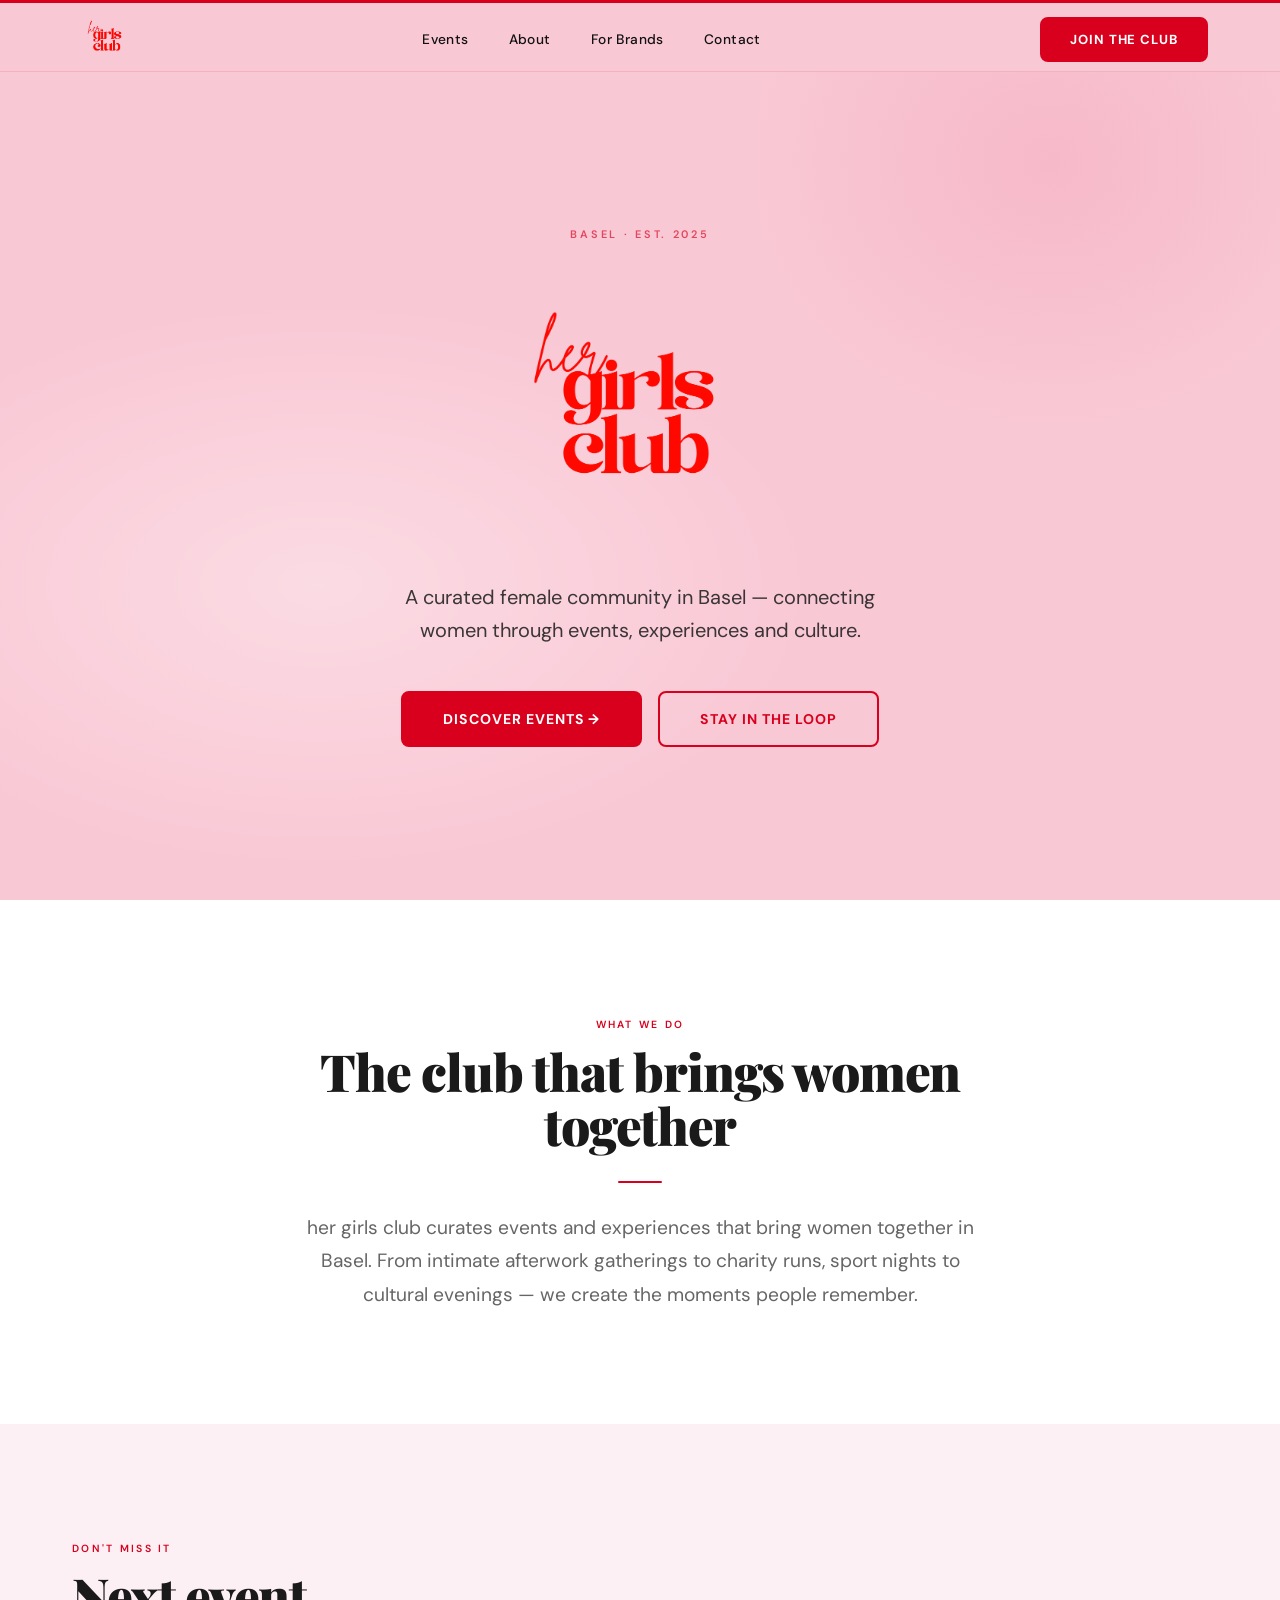
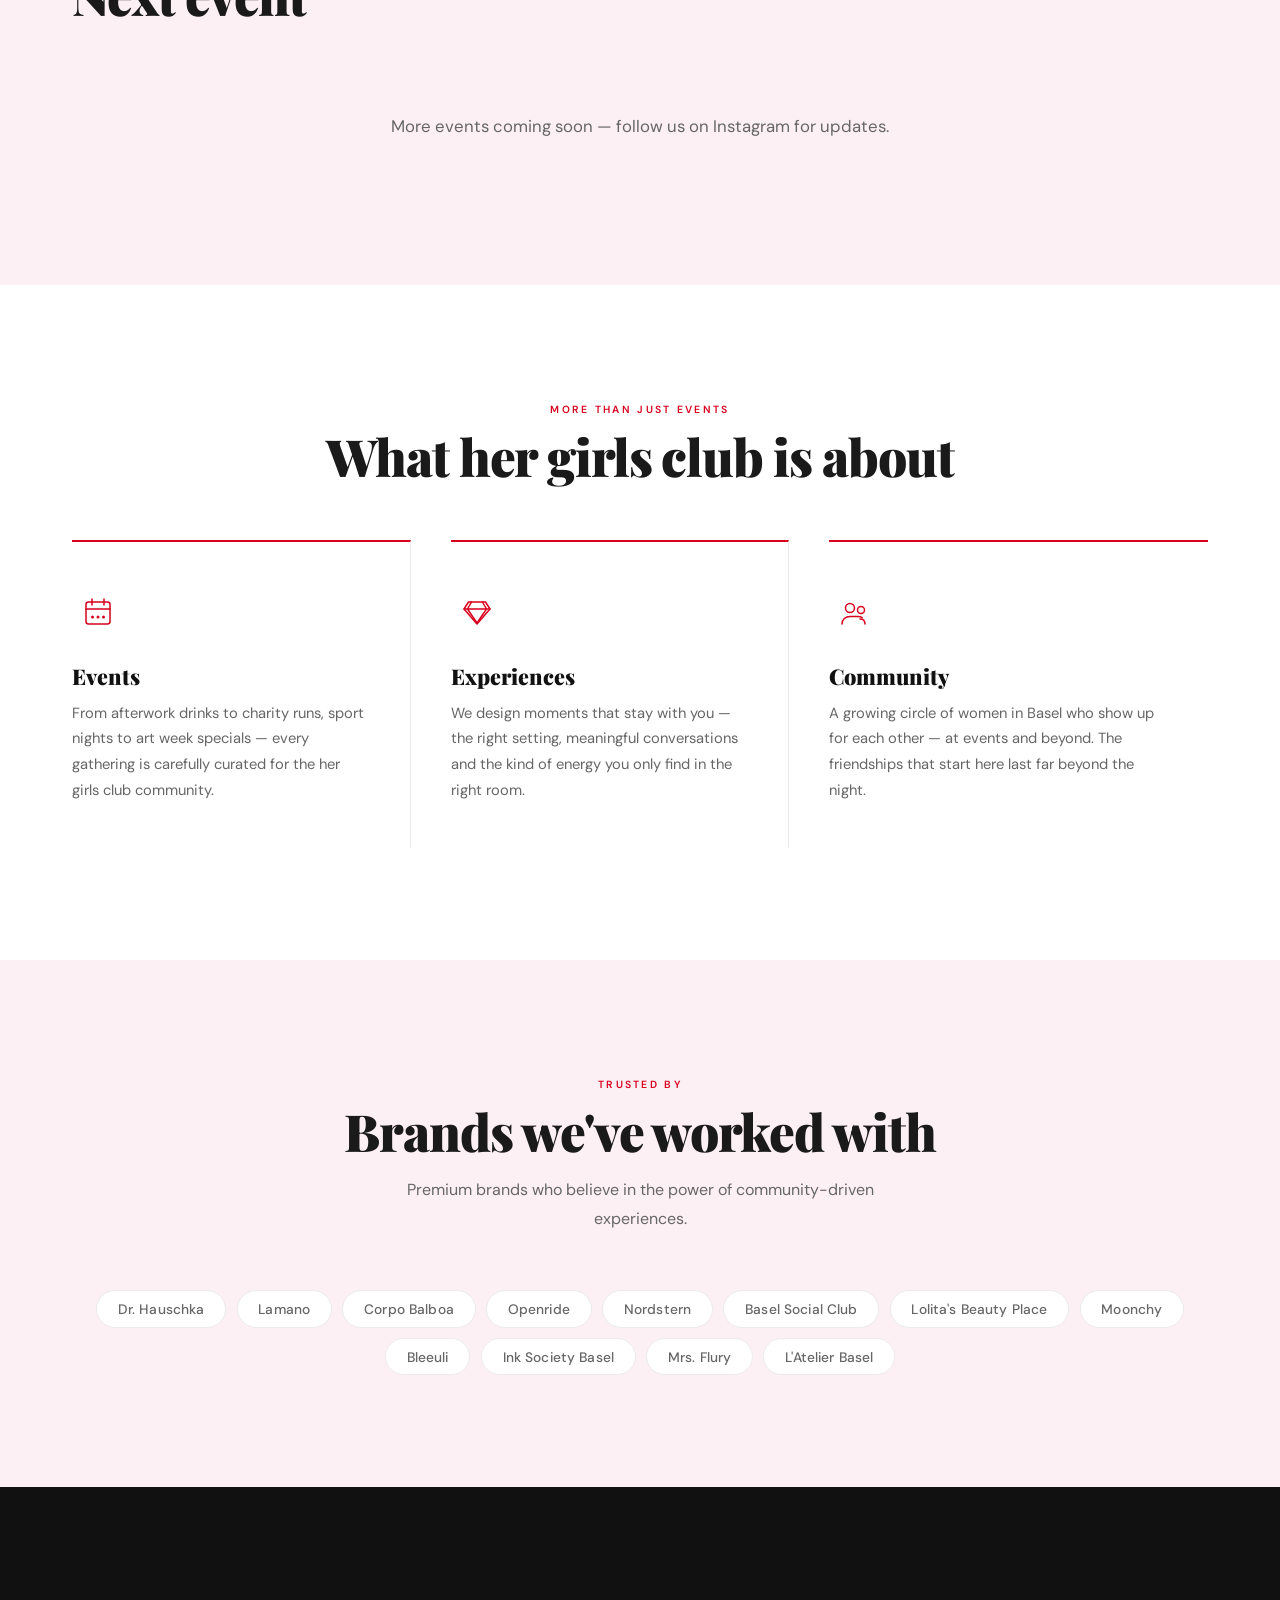
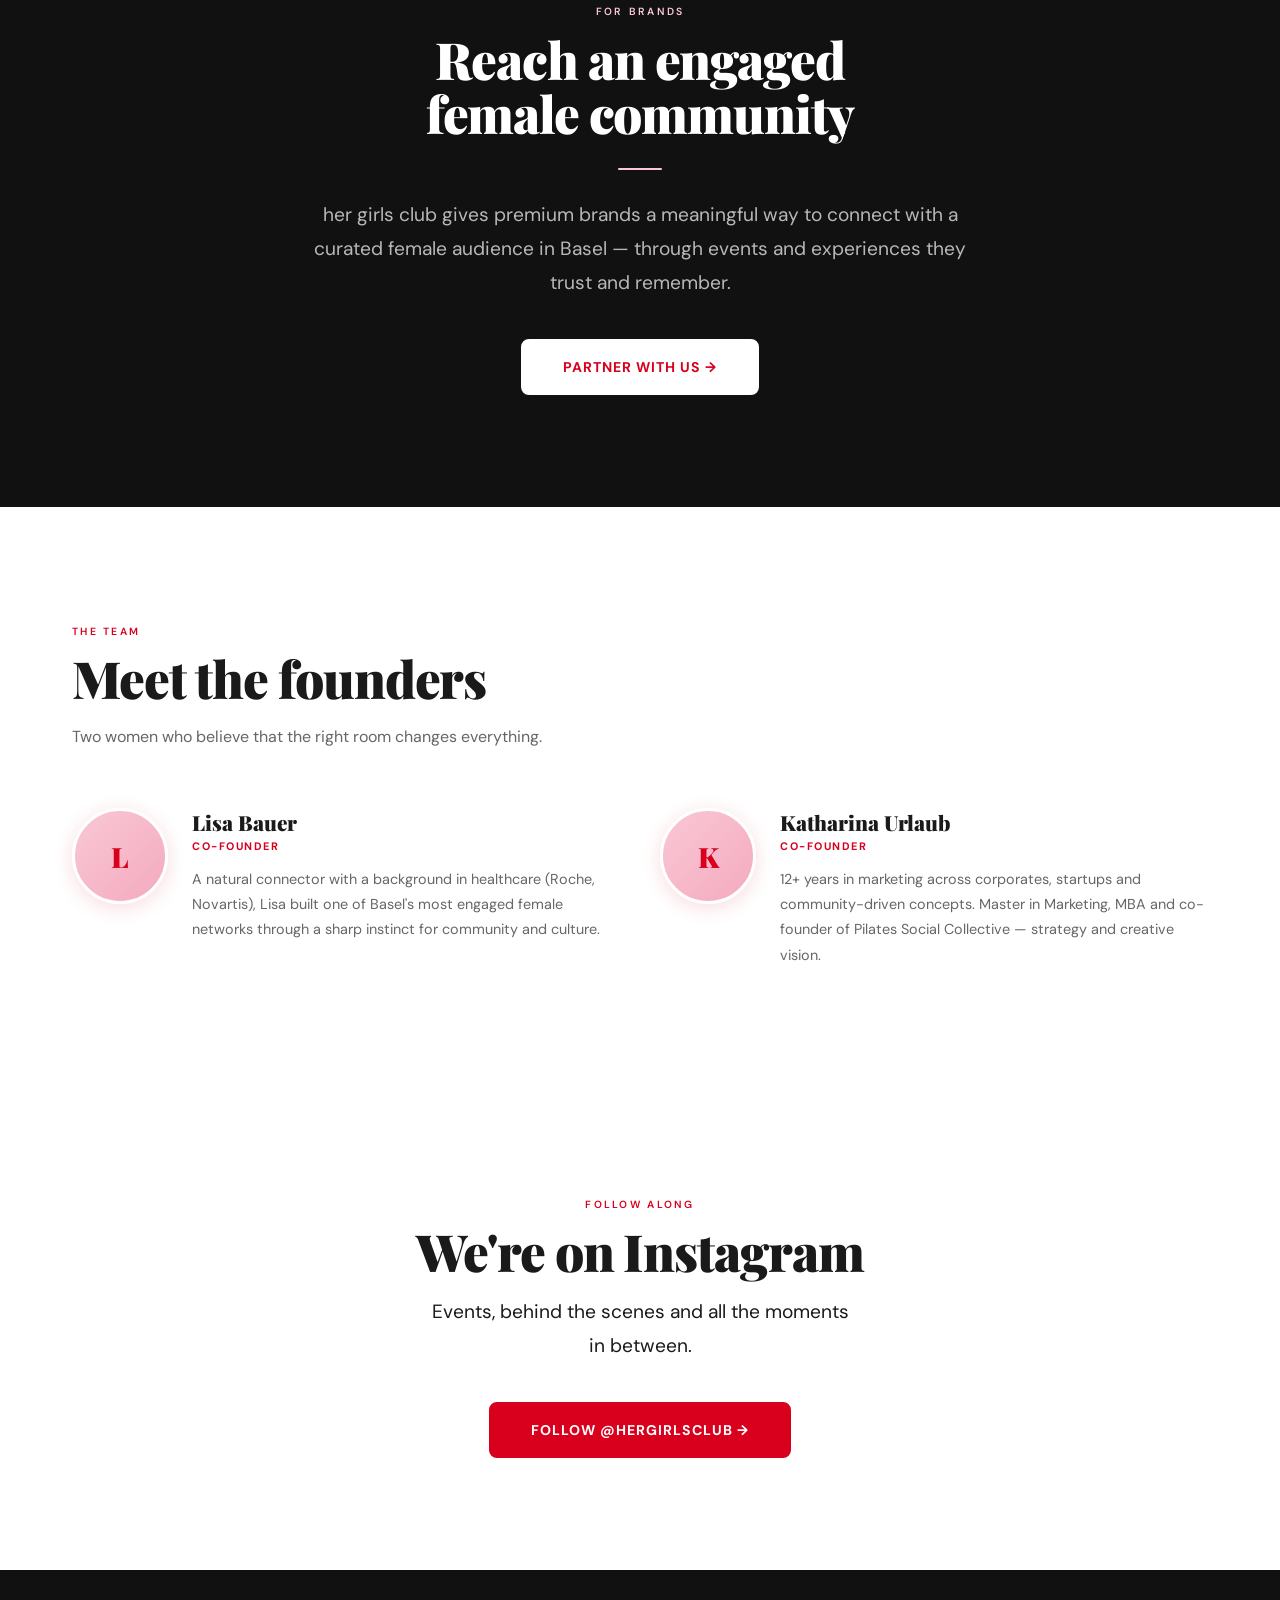
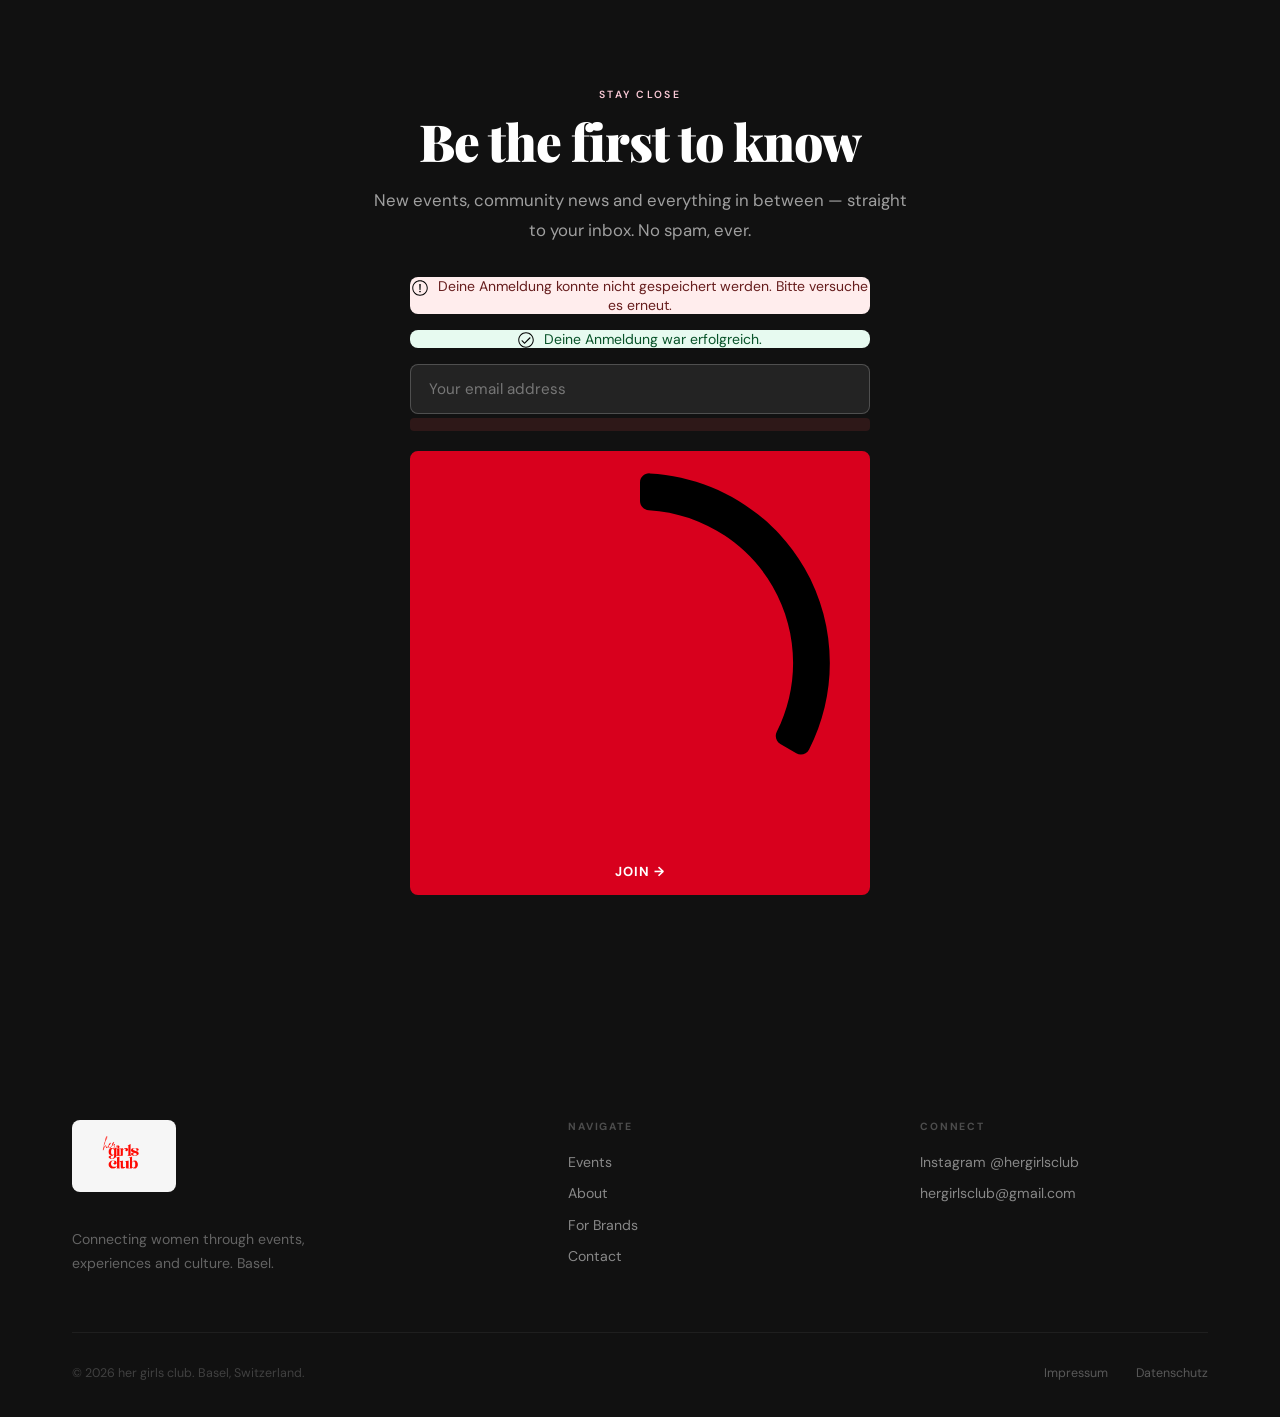
==== index.html @ c971e0c1 "Update index.html" ====
<!DOCTYPE html>
<html lang="en">
<head>
  <meta charset="UTF-8" />
  <meta name="viewport" content="width=device-width, initial-scale=1.0" />
  <title>her girls club — Basel</title>
  <meta name="description" content="her girls club is a curated female community in Basel, bringing women together through events, experiences and meaningful connections." />
  <meta property="og:title" content="her girls club — Basel" />
  <meta property="og:description" content="Connecting women through events, experiences and culture. Basel." />
  <meta property="og:type" content="website" />
  <link rel="preconnect" href="https://fonts.googleapis.com" />
  <link rel="preconnect" href="https://fonts.gstatic.com" crossorigin />
  <link href="https://fonts.googleapis.com/css2?family=Dancing+Script:wght@700&family=Playfair+Display:ital,wght@0,900;1,400&family=DM+Sans:opsz,wght@9..40,300;9..40,400;9..40,500;9..40,600;9..40,700&display=swap" rel="stylesheet" />
  <link rel="stylesheet" href="https://sibforms.com/forms/end-form/build/sib-styles.css">
  <link rel="stylesheet" href="style.css" />
</head>
<body>

<!-- ═══ NAVIGATION ═══════════════════════════════════════════════════════════ -->
<header class="nav" id="nav">
  <div class="nav__inner container">
    <a href="index.html" class="nav__logo-link" aria-label="her girls club — Home">
      <img src="logo.png" alt="her girls club" class="nav__logo-img">
    </a>
    <nav class="nav__links" aria-label="Main">
      <a href="events.html">Events</a>
      <a href="about.html">About</a>
      <a href="for-brands.html">For Brands</a>
      <a href="contact.html">Contact</a>
    </nav>
    <a href="events.html" class="btn btn--primary nav__cta">Join the club</a>
    <button class="nav__burger" id="burger" aria-label="Open menu" aria-expanded="false">
      <span></span><span></span><span></span>
    </button>
  </div>
  <nav class="nav__mobile" id="mobileMenu" aria-label="Mobile">
    <a href="events.html">Events</a>
    <a href="about.html">About</a>
    <a href="for-brands.html">For Brands</a>
    <a href="contact.html">Contact</a>
    <a href="events.html" class="btn btn--primary">Join the club →</a>
  </nav>
</header>

<main>

  <!-- ═══ HERO ════════════════════════════════════════════════════════════════ -->
  <section class="hero">
    <div class="hero__inner">
      <p class="hero__eyebrow">Basel · Est. 2025</p>
      <div class="hero__logo-wrap">
        <img src="logo.png" alt="her girls club" class="hero__logo-img">
      </div>
      <p class="hero__sub">
        A curated female community in Basel — connecting women through events, experiences and culture.
      </p>
      <div class="hero__ctas">
        <a href="events.html" class="btn btn--primary btn--lg">Discover events →</a>
        <a href="#newsletter" class="btn btn--secondary btn--lg">Stay in the loop</a>
      </div>
    </div>
  </section>

  <!-- ═══ INTRO ═══════════════════════════════════════════════════════════════ -->
  <section class="section">
    <div class="container" style="max-width:740px;text-align:center">
      <div class="reveal">
        <span class="section-label">What we do</span>
        <h2>The club that brings women together</h2>
        <div class="divider divider--center"></div>
        <p class="text-large text-muted">
          her girls club curates events and experiences that bring women together in Basel. From intimate afterwork gatherings to charity runs, sport nights to cultural evenings — we create the moments people remember.
        </p>
      </div>
    </div>
  </section>

  <!-- ═══ FEATURED EVENT ═══════════════════════════════════════════════════════ -->
  <section class="section section--pink">
    <div class="container">
      <div class="section-header reveal">
        <span class="section-label">Don't miss it</span>
        <h2>Next event</h2>
      </div>
      <!-- Rendered by main.js from events-data.js -->
      <div id="featuredEvent"></div>
    </div>
  </section>

  <!-- ═══ THREE PILLARS ════════════════════════════════════════════════════════ -->
  <section class="section">
    <div class="container">
      <div class="section-header section-header--center reveal">
        <span class="section-label">More than just events</span>
        <h2>What her girls club is about</h2>
      </div>
      <div class="pillars">
        <div class="pillar reveal reveal-delay-1">
          <div class="pillar__icon-wrap">
            <!-- Calendar icon -->
            <svg width="32" height="32" viewBox="0 0 32 32" fill="none" stroke="currentColor" stroke-width="1.5" stroke-linecap="round" stroke-linejoin="round" aria-hidden="true">
              <rect x="4" y="6" width="24" height="22" rx="2.5"/>
              <path d="M4 13h24M10 3v6M22 3v6"/>
              <circle cx="10.5" cy="21" r="1.5" fill="currentColor" stroke="none"/>
              <circle cx="16" cy="21" r="1.5" fill="currentColor" stroke="none"/>
              <circle cx="21.5" cy="21" r="1.5" fill="currentColor" stroke="none"/>
            </svg>
          </div>
          <div class="pillar__title">Events</div>
          <p class="pillar__text">From afterwork drinks to charity runs, sport nights to art week specials — every gathering is carefully curated for the her girls club community.</p>
        </div>
        <div class="pillar reveal reveal-delay-2">
          <div class="pillar__icon-wrap">
            <!-- Diamond icon -->
            <svg width="32" height="32" viewBox="0 0 32 32" fill="none" stroke="currentColor" stroke-width="1.5" stroke-linecap="round" stroke-linejoin="round" aria-hidden="true">
              <path d="M16 28L3 13l4.5-7h17l4.5 7L16 28z"/>
              <path d="M3 13h26M10.5 6l-4 7 9.5 14 9.5-14-4-7"/>
            </svg>
          </div>
          <div class="pillar__title">Experiences</div>
          <p class="pillar__text">We design moments that stay with you — the right setting, meaningful conversations and the kind of energy you only find in the right room.</p>
        </div>
        <div class="pillar reveal reveal-delay-3">
          <div class="pillar__icon-wrap">
            <!-- People / community icon -->
            <svg width="32" height="32" viewBox="0 0 32 32" fill="none" stroke="currentColor" stroke-width="1.5" stroke-linecap="round" stroke-linejoin="round" aria-hidden="true">
              <circle cx="11" cy="12" r="4.5"/>
              <circle cx="22" cy="14" r="3.5"/>
              <path d="M3 28c0-4.5 3.5-7.5 8-7.5h8c1.5 0 3 .4 4.2 1.1"/>
              <path d="M26 28c0-3-1.8-5-5-5"/>
            </svg>
          </div>
          <div class="pillar__title">Community</div>
          <p class="pillar__text">A growing circle of women in Basel who show up for each other — at events and beyond. The friendships that start here last far beyond the night.</p>
        </div>
      </div>
    </div>
  </section>

  <!-- ═══ MORE UPCOMING ════════════════════════════════════════════════════════ -->
  <section class="section section--pink" id="sectionMoreUpcoming">
    <div class="container">
      <div class="section-header reveal">
        <span class="section-label">Coming up</span>
        <h2>More events</h2>
      </div>
      <div class="events-grid" id="homeUpcoming"></div>
      <div style="text-align:center;margin-top:2.5rem" class="reveal">
        <a href="events.html" class="btn btn--secondary">See all events →</a>
      </div>
    </div>
  </section>

  <!-- ═══ PAST EVENTS ══════════════════════════════════════════════════════════ -->
  <section class="section">
    <div class="container">
      <div class="section-header reveal">
        <span class="section-label">Where we've been</span>
        <h2>Past events</h2>
        <p>A look back at the moments we've created together.</p>
      </div>
      <div class="events-grid" id="homePast"></div>
      <div style="text-align:center;margin-top:2.5rem" class="reveal">
        <a href="events.html#past" class="btn btn--secondary">All past events →</a>
      </div>
    </div>
  </section>

  <!-- ═══ BRANDS WE'VE WORKED WITH ════════════════════════════════════════════ -->
  <section class="section section--pink">
    <div class="container">
      <div class="section-header section-header--center reveal">
        <span class="section-label">Trusted by</span>
        <h2>Brands we've worked with</h2>
        <p>Premium brands who believe in the power of community-driven experiences.</p>
      </div>
      <div class="brands-grid reveal">
        <span class="brand-pill">Dr. Hauschka</span>
        <span class="brand-pill">Lamano</span>
        <span class="brand-pill">Corpo Balboa</span>
        <span class="brand-pill">Openride</span>
        <span class="brand-pill">Nordstern</span>
        <span class="brand-pill">Basel Social Club</span>
        <span class="brand-pill">Lolita's Beauty Place</span>
        <span class="brand-pill">Moonchy</span>
        <span class="brand-pill">Bleeuli</span>
        <span class="brand-pill">Ink Society Basel</span>
        <span class="brand-pill">Mrs. Flury</span>
        <span class="brand-pill">L'Atelier Basel</span>
      </div>
    </div>
  </section>

  <!-- ═══ FOR BRANDS TEASER ════════════════════════════════════════════════════ -->
  <section class="section section--dark">
    <div class="container" style="max-width:720px;text-align:center">
      <div class="reveal">
        <span class="section-label" style="color:var(--pink)">For brands</span>
        <h2 style="color:var(--white)">Reach an engaged<br>female community</h2>
        <div class="divider divider--center divider--pink"></div>
        <p class="text-large" style="color:rgba(255,255,255,0.7)">
          her girls club gives premium brands a meaningful way to connect with a curated female audience in Basel — through events and experiences they trust and remember.
        </p>
        <div style="margin-top:2.5rem">
          <a href="for-brands.html" class="btn btn--white btn--lg">Partner with us →</a>
        </div>
      </div>
    </div>
  </section>

  <!-- ═══ FOUNDERS ══════════════════════════════════════════════════════════════ -->
  <section class="section">
    <div class="container">
      <div class="section-header reveal">
        <span class="section-label">The team</span>
        <h2>Meet the founders</h2>
        <p>Two women who believe that the right room changes everything.</p>
      </div>
      <div class="founders-grid">
        <div class="founder-card reveal">
          <!-- Add photo: drop images/lisa.jpg into the images/ folder -->
          <div class="founder-card__photo-placeholder">L</div>
          <div>
            <div class="founder-card__name">Lisa Bauer</div>
            <div class="founder-card__role">Co-Founder</div>
            <p class="founder-card__bio">A natural connector with a background in healthcare (Roche, Novartis), Lisa built one of Basel's most engaged female networks through a sharp instinct for community and culture.</p>
          </div>
        </div>
        <div class="founder-card reveal">
          <!-- Add photo: drop images/katharina.jpg into the images/ folder -->
          <div class="founder-card__photo-placeholder">K</div>
          <div>
            <div class="founder-card__name">Katharina Urlaub</div>
            <div class="founder-card__role">Co-Founder</div>
            <p class="founder-card__bio">12+ years in marketing across corporates, startups and community-driven concepts. Master in Marketing, MBA and co-founder of Pilates Social Collective — strategy and creative vision.</p>
          </div>
        </div>
      </div>
    </div>
  </section>

  <!-- ═══ INSTAGRAM ═════════════════════════════════════════════════════════════ -->
  <section class="section section--pink-mid" style="text-align:center">
    <div class="container" style="max-width:640px">
      <div class="reveal">
        <span class="section-label">Follow along</span>
        <h2>We're on Instagram</h2>
        <p class="text-large" style="margin:1rem 0 2.5rem;max-width:420px;margin-left:auto;margin-right:auto">
          Events, behind the scenes and all the moments in between.
        </p>
        <a href="https://www.instagram.com/hergirlsclub.ch/" target="_blank" rel="noopener" class="btn btn--primary btn--lg">
          Follow @hergirlsclub →
        </a>
      </div>
    </div>
  </section>

  <!-- ═══ NEWSLETTER ════════════════════════════════════════════════════════════ -->
  <section class="section section--dark" id="newsletter">
    <div class="container" style="max-width:600px;text-align:center">
      <div class="reveal">
        <span class="section-label" style="color:var(--pink)">Stay close</span>
        <h2 style="color:var(--white)">Be the first to know</h2>
        <p style="color:rgba(255,255,255,0.6);margin:1rem 0 2rem">
          New events, community news and everything in between — straight to your inbox. No spam, ever.
        </p>
        <div class="brevo-form-wrap">
          <div id="error-message" class="sib-form-message-panel" style="font-family:Helvetica,sans-serif;font-size:14px;color:#661d1d;background-color:#ffeded;border-color:#ff4949;border-radius:3px;max-width:460px;margin:0 auto 1rem">
            <div class="sib-form-message-panel__text sib-form-message-panel__text--center">
              <svg viewBox="0 0 512 512" class="sib-icon sib-notification__icon" style="width:16px;height:16px;vertical-align:middle;margin-right:6px"><path d="M256 40c118.621 0 216 96.075 216 216 0 119.291-96.61 216-216 216-119.244 0-216-96.562-216-216 0-119.203 96.602-216 216-216m0-32C119.043 8 8 119.083 8 256c0 136.997 111.043 248 248 248s248-111.003 248-248C504 119.083 392.957 8 256 8zm-11.49 120h22.979c6.823 0 12.274 5.682 11.99 12.5l-7 168c-.268 6.428-5.556 11.5-11.99 11.5h-8.979c-6.433 0-11.722-5.073-11.99-11.5l-7-168c-.283-6.818 5.167-12.5 11.99-12.5zM256 340c-15.464 0-28 12.536-28 28s12.536 28 28 28 28-12.536 28-28-12.536-28-28-28z"/></svg>
              <span class="sib-form-message-panel__inner-text">Deine Anmeldung konnte nicht gespeichert werden. Bitte versuche es erneut.</span>
            </div>
          </div>
          <div id="success-message" class="sib-form-message-panel" style="font-family:Helvetica,sans-serif;font-size:14px;color:#085229;background-color:#e7faf0;border-color:#13ce66;border-radius:3px;max-width:460px;margin:0 auto 1rem">
            <div class="sib-form-message-panel__text sib-form-message-panel__text--center">
              <svg viewBox="0 0 512 512" class="sib-icon sib-notification__icon" style="width:16px;height:16px;vertical-align:middle;margin-right:6px"><path d="M256 8C119.033 8 8 119.033 8 256s111.033 248 248 248 248-111.033 248-248S392.967 8 256 8zm0 464c-118.664 0-216-96.055-216-216 0-118.663 96.055-216 216-216 118.664 0 216 96.055 216 216 0 118.663-96.055 216-216 216zm141.63-274.961L217.15 376.071c-4.705 4.667-12.303 4.637-16.97-.068l-85.878-86.572c-4.667-4.705-4.637-12.303.068-16.97l8.52-8.451c4.705-4.667 12.303-4.637 16.97.068l68.976 69.533 163.441-162.13c4.705-4.667 12.303-4.637 16.97.068l8.451 8.52c4.668 4.705 4.637 12.303-.068 16.97z"/></svg>
              <span class="sib-form-message-panel__inner-text">Deine Anmeldung war erfolgreich.</span>
            </div>
          </div>
          <div id="sib-container" class="sib-container--large sib-container--vertical" style="text-align:center;direction:ltr">
            <form id="sib-form" method="POST" action="https://d6bcc094.sibforms.com/serve/[base64]" data-type="subscription">
              <div style="padding: 8px 0;">
                <div class="sib-input sib-form-block">
                  <div class="form__entry entry_block">
                    <div class="form__label-row">
                      <div class="entry__field">
                        <input class="input" type="text" id="EMAIL" name="EMAIL" autocomplete="off" value="" placeholder="Your email address" data-required="true" required />
                      </div>
                    </div>
                    <label class="entry__error entry__error--primary" style="font-family:Helvetica,sans-serif;font-size:14px;text-align:left;color:#661d1d;background-color:#ffeded;border-color:#ff4949;border-radius:3px;"></label>
                  </div>
                </div>
              </div>
              <div style="padding: 8px 0;">
                <div class="sib-form-block" style="text-align:center">
                  <button class="sib-form-block__button sib-form-block__button-with-loader" form="sib-form" type="submit">
                    <svg class="icon clickable__icon progress-indicator__icon sib-hide-loader-icon" viewBox="0 0 512 512"><path d="M460.116 373.846l-20.823-12.022c-5.541-3.199-7.54-10.159-4.663-15.874 30.137-59.886 28.343-131.652-5.386-189.946-33.641-58.394-94.896-95.833-161.827-99.676C261.028 55.961 256 50.751 256 44.352V20.309c0-6.904 5.808-12.337 12.703-11.982 83.556 4.306 160.163 50.864 202.11 123.677 42.063 72.696 44.079 162.316 6.031 236.832-3.14 6.148-10.75 8.461-16.728 5.01z"/></svg>
                    JOIN →
                  </button>
                </div>
              </div>
              <input type="text" name="email_address_check" value="" class="input--hidden">
              <input type="hidden" name="locale" value="de">
            </form>
          </div>
        </div>
      </div>
    </div>
  </section>

</main>

<!-- ═══ FOOTER ════════════════════════════════════════════════════════════════ -->
<footer class="footer">
  <div class="container">
    <div class="footer__inner">
      <div class="footer__brand">
        <a href="index.html" class="footer__logo-link" aria-label="her girls club — Home">
          <img src="/logo.png" alt="her girls club" class="footer__logo-img">
        </a>
        <p class="footer__tagline">Connecting women through events,<br>experiences and culture. Basel.</p>
      </div>
      <div class="footer__col">
        <h4>Navigate</h4>
        <ul>
          <li><a href="events.html">Events</a></li>
          <li><a href="about.html">About</a></li>
          <li><a href="for-brands.html">For Brands</a></li>
          <li><a href="contact.html">Contact</a></li>
        </ul>
      </div>
      <div class="footer__col">
        <h4>Connect</h4>
        <ul>
          <li><a href="https://www.instagram.com/hergirlsclub.ch/" target="_blank" rel="noopener">Instagram @hergirlsclub</a></li>
          <li><a href="mailto:hergirlsclub@gmail.com">hergirlsclub@gmail.com</a></li>
        </ul>
      </div>
    </div>
    <div class="footer__bottom">
      <span>© 2026 her girls club. Basel, Switzerland.</span>
      <div class="footer__legal">
        <a href="#">Impressum</a>
        <a href="#">Datenschutz</a>
      </div>
    </div>
  </div>
</footer>

<script src="events-data.js"></script>
<script src="main.js"></script>
<script>
  window.REQUIRED_CODE_ERROR_MESSAGE = 'Wähle bitte einen Ländervorwahl aus.';
  window.LOCALE = 'de';
  window.EMAIL_INVALID_MESSAGE = window.SMS_INVALID_MESSAGE = "Die eingegebenen Informationen sind nicht gültig. Bitte überprüfe das Feldformat und versuche es erneut.";
  window.REQUIRED_ERROR_MESSAGE = "Dieses Feld darf nicht leer sein.";
  window.GENERIC_INVALID_MESSAGE = "Die eingegebenen Informationen sind nicht gültig. Bitte überprüfe das Feldformat und versuche es erneut.";
  window.INVALID_DATE = "Bitte gib ein gültiges Datum ein";
  window.REQUIRED_MULTISELECT_MESSAGE = 'Wähle bitte mindestens eine Option aus';
  window.translation = { common: { selectedList: '{quantity} Liste ausgewählt', selectedLists: '{quantity} Listen ausgewählt', selectedOption: '{quantity} ausgewählt', selectedOptions: '{quantity} ausgewählt' } };
  var AUTOHIDE = Boolean(0);
</script>
<script defer src="https://sibforms.com/forms/end-form/build/main.js"></script>
</body>
</html>
---- style.css ----
/* ============================================================================
   HER GIRLS CLUB — Design System v1.1  (Elevated)
   Brand: Bold Red · Pink · Editorial · Feminine · Confident
============================================================================ */

@import url('https://fonts.googleapis.com/css2?family=Dancing+Script:wght@700&family=Playfair+Display:ital,wght@0,700;0,900;1,400;1,700&family=DM+Sans:opsz,wght@9..40,300;9..40,400;9..40,500;9..40,600;9..40,700&display=swap');

/* ── Variables ─────────────────────────────────────────────────────────────── */
:root {
  --red:          #D8001D;
  --red-dark:     #A8001A;
  --red-light:    #fdeaed;
  --pink:         #F9C8D5;
  --pink-mid:     #F4AABF;
  --pink-light:   #FDF0F5;
  --white:        #ffffff;
  --off-white:    #F8F6F4;
  --dark:         #111111;
  --text:         #1A1A1A;
  --text-mid:     #666;
  --border:       #EBEBEB;

  --font-script:  'Dancing Script', cursive;
  --font-serif:   'Playfair Display', Georgia, serif;
  --font-body:    'DM Sans', -apple-system, BlinkMacSystemFont, sans-serif;

  --nav-h:    72px;
  --max-w:    1200px;
  --radius:   8px;
  --radius-lg: 20px;
  --ease:     0.28s cubic-bezier(0.4, 0, 0.2, 1);

  --shadow-sm:  0 1px 4px rgba(0,0,0,0.04), 0 4px 16px rgba(0,0,0,0.06);
  --shadow-md:  0 2px 8px rgba(0,0,0,0.04), 0 12px 36px rgba(0,0,0,0.09);
  --shadow-hover: 0 4px 12px rgba(0,0,0,0.05), 0 24px 56px rgba(0,0,0,0.13);
}

/* ── Reset ──────────────────────────────────────────────────────────────────── */
*, *::before, *::after { box-sizing: border-box; margin: 0; padding: 0; }
html { scroll-behavior: smooth; }
body {
  font-family: var(--font-body);
  color: var(--text);
  background: var(--white);
  -webkit-font-smoothing: antialiased;
  overflow-x: hidden;
}
img { max-width: 100%; display: block; }
a { color: inherit; text-decoration: none; }
ul { list-style: none; }
button { cursor: pointer; border: none; background: none; font: inherit; }
input, textarea, select { font: inherit; border: none; outline: none; background: none; }

/* ── Typography ─────────────────────────────────────────────────────────────── */
h1 { font-family: var(--font-serif); font-weight: 900; font-size: clamp(2.75rem, 6vw, 5.5rem);  line-height: 1.0;  letter-spacing: -0.025em; }
h2 { font-family: var(--font-serif); font-weight: 900; font-size: clamp(1.9rem,  4vw, 3.2rem);  line-height: 1.05; letter-spacing: -0.02em; }
h3 { font-family: var(--font-serif); font-weight: 900; font-size: clamp(1.3rem,  2.5vw, 1.85rem); line-height: 1.15; }
h4 { font-family: var(--font-serif); font-weight: 700; font-size: clamp(1.05rem, 2vw, 1.3rem);   line-height: 1.25; }
p  { font-size: clamp(0.95rem, 1.5vw, 1.05rem); line-height: 1.8; }
.text-large { font-size: clamp(1.05rem, 2vw, 1.2rem); line-height: 1.75; }
.text-small { font-size: 0.85rem; }
.text-muted  { color: var(--text-mid); }
.text-red    { color: var(--red); }
.text-white  { color: var(--white); }
.text-center { text-align: center; }
.text-italic { font-style: italic; }

/* ── Layout ─────────────────────────────────────────────────────────────────── */
.container {
  max-width: var(--max-w);
  margin: 0 auto;
  padding: 0 2rem;
}
.section     { padding: 7rem 0; }
.section--sm { padding: 4rem 0; }
.section--pink   { background: var(--pink-light); }
.section--subtle { background: var(--off-white); }
.section--dark   { background: var(--dark); color: var(--white); }

/* ── Brand Logo Text ─────────────────────────────────────────────────────────── */
.brand-logo {
  display: inline-flex;
  flex-direction: column;
  align-items: flex-start;
  line-height: 1;
  text-decoration: none;
}
.brand-logo__her {
  font-family: var(--font-script);
  font-weight: 700;
  font-size: 1.6rem;
  color: var(--red);
  line-height: 0.8;
  display: block;
}
.brand-logo__gc {
  font-family: var(--font-serif);
  font-weight: 900;
  font-size: 1.08rem;
  color: var(--red);
  letter-spacing: -0.02em;
  line-height: 1.1;
  display: block;
}
.brand-logo--lg .brand-logo__her { font-size: clamp(3.5rem, 8vw, 7rem); line-height: 0.78; }
.brand-logo--lg .brand-logo__gc  { font-size: clamp(2.5rem, 5.5vw, 5rem); }
.brand-logo--pink .brand-logo__her,
.brand-logo--pink .brand-logo__gc { color: var(--pink); }

/* ── Navigation ─────────────────────────────────────────────────────────────── */
.nav {
  position: fixed; top: 0; left: 0; right: 0;
  z-index: 200;
  height: var(--nav-h);
  background: var(--pink);
  border-top: 3px solid var(--red);
  border-bottom: 1px solid rgba(216,0,29,0.12);
  transition: box-shadow var(--ease);
}
.nav.scrolled { box-shadow: 0 4px 28px rgba(216,0,29,0.12); }
/* Logo image (actual PNG) */
.nav__logo-link { display: flex; align-items: center; flex-shrink: 0; }
.nav__logo-img  {
  height: 50px;
  width: auto;
  display: block;
  mix-blend-mode: multiply;   /* white bg becomes transparent on any coloured background */
}
.hero__logo-img {
  width: clamp(240px, 40vw, 380px);
  height: auto;
  display: block;
  margin: 0 auto;
  mix-blend-mode: multiply;
}
.nav__inner {
  display: flex;
  align-items: center;
  justify-content: space-between;
  height: var(--nav-h);
}
.nav__links {
  display: flex;
  align-items: center;
  gap: 2.5rem;
}
.nav__links a {
  font-size: 0.86rem;
  font-weight: 500;
  letter-spacing: 0.03em;
  color: var(--dark);
  transition: color var(--ease);
  position: relative;
}
.nav__links a::after {
  content: '';
  position: absolute;
  bottom: -3px; left: 0; right: 0;
  height: 2px;
  background: var(--red);
  transform: scaleX(0);
  transform-origin: left;
  transition: transform var(--ease);
}
.nav__links a:hover,
.nav__links a.active { color: var(--red); }
.nav__links a:hover::after,
.nav__links a.active::after { transform: scaleX(1); }

.nav__burger {
  display: none;
  flex-direction: column;
  gap: 5px;
  padding: 8px;
  margin: -8px;
}
.nav__burger span {
  display: block;
  width: 22px;
  height: 1.5px;
  background: var(--dark);
  border-radius: 2px;
  transition: var(--ease);
}

.nav__mobile {
  display: none;
  flex-direction: column;
  background: var(--white);
  padding: 2rem 2rem 2.5rem;
  border-bottom: 1px solid var(--border);
  gap: 1.5rem;
  position: absolute;
  top: var(--nav-h); left: 0; right: 0;
  box-shadow: 0 12px 40px rgba(0,0,0,0.09);
}
.nav__mobile.open { display: flex; }
.nav__mobile a {
  font-family: var(--font-serif);
  font-weight: 900;
  font-size: 1.6rem;
  color: var(--dark);
  transition: color var(--ease);
}
.nav__mobile a:hover { color: var(--red); }
.nav__mobile .btn { text-align: center; margin-top: 0.5rem; }

/* ── Buttons ─────────────────────────────────────────────────────────────────── */
.btn {
  display: inline-flex;
  align-items: center;
  justify-content: center;
  gap: 0.4rem;
  padding: 0.75rem 1.75rem;
  border-radius: var(--radius);
  font-family: var(--font-body);
  font-size: 0.82rem;
  font-weight: 700;
  letter-spacing: 0.07em;
  text-transform: uppercase;
  transition: all var(--ease);
  cursor: pointer;
  white-space: nowrap;
}
.btn--primary {
  background: var(--red);
  color: var(--white);
  border: 2px solid var(--red);
}
.btn--primary:hover {
  background: var(--red-dark);
  border-color: var(--red-dark);
  transform: translateY(-2px);
  box-shadow: 0 8px 24px rgba(216,0,29,0.3);
}
.btn--secondary {
  background: transparent;
  color: var(--red);
  border: 2px solid var(--red);
}
.btn--secondary:hover {
  background: var(--red);
  color: var(--white);
  transform: translateY(-2px);
}
.btn--white {
  background: var(--white);
  color: var(--red);
  border: 2px solid var(--white);
}
.btn--white:hover {
  background: transparent;
  color: var(--white);
}
.btn--ghost {
  background: transparent;
  color: rgba(255,255,255,0.65);
  border: 2px solid rgba(255,255,255,0.2);
}
.btn--ghost:hover {
  border-color: rgba(255,255,255,0.5);
  color: var(--white);
}
.btn--sm  { padding: 0.5rem 1.2rem; font-size: 0.76rem; }
.btn--lg  { padding: 1.05rem 2.5rem; font-size: 0.88rem; }

/* ── Tags ────────────────────────────────────────────────────────────────────── */
.tag {
  display: inline-block;
  padding: 0.2rem 0.65rem;
  background: var(--pink);
  color: var(--red);
  font-size: 0.7rem;
  font-weight: 700;
  letter-spacing: 0.09em;
  text-transform: uppercase;
  border-radius: 3px;
}
.tag--upcoming { background: var(--red); color: var(--white); }
.tag--white    { background: rgba(255,255,255,0.92); color: var(--red); }

/* ── Section Label / Header ──────────────────────────────────────────────────── */
.section-label {
  display: inline-block;
  font-size: 0.65rem;
  font-weight: 600;
  letter-spacing: 0.22em;
  text-transform: uppercase;
  color: var(--red);
  margin-bottom: 0.9rem;
}
.section-header { margin-bottom: 3.5rem; }
.section-header--center { text-align: center; }
.section-header--center p { margin: 0 auto; }
.section-header h2 { margin-bottom: 1.1rem; }
.section-header p  { color: var(--text-mid); max-width: 520px; font-size: 1rem; }

/* ── Divider ─────────────────────────────────────────────────────────────────── */
.divider {
  width: 44px;
  height: 2px;
  background: var(--red);
  border-radius: 2px;
  margin: 1.75rem 0;
}
.divider--center { margin: 1.75rem auto; }
.divider--pink   { background: var(--pink); }
.divider--faint  { background: var(--border); }

/* ── Hero ────────────────────────────────────────────────────────────────────── */
.hero {
  min-height: 100svh;
  display: flex;
  align-items: center;
  justify-content: center;
  background: var(--pink);
  padding-top: var(--nav-h);
  position: relative;
  overflow: hidden;
}
.hero::before {
  content: '';
  position: absolute;
  inset: 0;
  background:
    radial-gradient(ellipse 55% 45% at 25% 65%, rgba(255,255,255,0.35) 0%, transparent 70%),
    radial-gradient(ellipse 40% 50% at 82% 18%, rgba(244,170,191,0.5) 0%, transparent 60%);
  pointer-events: none;
}
/* Footer logo */
.footer__logo-link {
  display: inline-block;
  background: rgba(255,255,255,0.96);
  border-radius: 8px;
  padding: 0.55rem 0.85rem;
  margin-bottom: 0.85rem;
}
.footer__logo-img {
  height: 54px;
  width: auto;
  display: block;
}
.hero__inner {
  position: relative;
  z-index: 1;
  text-align: center;
  max-width: 860px;
  padding: 3rem 2rem;
  width: 100%;
  margin: 0 auto;
}
.hero__eyebrow {
  font-size: 0.68rem;
  font-weight: 600;
  letter-spacing: 0.25em;
  text-transform: uppercase;
  color: var(--red);
  opacity: 0.65;
  margin-bottom: 2rem;
}
.hero__logo-wrap {
  display: flex;
  justify-content: center;
  margin-bottom: 2.25rem;
}
.hero__sub {
  font-size: clamp(1.05rem, 2vw, 1.25rem);
  color: var(--text);
  line-height: 1.65;
  max-width: 500px;
  margin: 0 auto 2.75rem;
  opacity: 0.85;
}
.hero__ctas {
  display: flex;
  gap: 1rem;
  justify-content: center;
  flex-wrap: wrap;
}

/* Compact hero (inner pages) */
.hero--compact {
  min-height: 46vh;
  align-items: flex-end;
  padding-bottom: 4rem;
}
.hero--compact .hero__inner { text-align: left; padding-left: 0; padding-right: 0; }
.hero--compact .hero__inner h1 { color: var(--red); }
.hero--compact .hero__sub { margin-left: 0; text-align: left; }

/* ── Event Cards ─────────────────────────────────────────────────────────────── */
.events-grid {
  display: grid;
  grid-template-columns: repeat(auto-fill, minmax(300px, 1fr));
  gap: 1.75rem;
}

.event-card {
  background: var(--white);
  border-radius: var(--radius-lg);
  overflow: hidden;
  display: flex;
  flex-direction: column;
  box-shadow: var(--shadow-sm);
  transition: transform var(--ease), box-shadow var(--ease);
}
.event-card:hover {
  transform: translateY(-6px);
  box-shadow: var(--shadow-hover);
}
.event-card__image {
  aspect-ratio: 3/2;
  background: linear-gradient(135deg, var(--pink) 0%, var(--pink-mid) 100%);
  background-size: cover;
  background-position: center;
  position: relative;
}
.event-card__image .tag { position: absolute; top: 1rem; left: 1rem; }
.event-card__body {
  padding: 1.75rem;
  flex: 1;
  display: flex;
  flex-direction: column;
}
.event-card__meta {
  font-size: 0.75rem;
  font-weight: 600;
  color: var(--text-mid);
  letter-spacing: 0.07em;
  text-transform: uppercase;
  margin-bottom: 0.6rem;
  display: flex;
  gap: 0.75rem;
  flex-wrap: wrap;
}
.event-card__title {
  font-family: var(--font-serif);
  font-weight: 900;
  font-size: 1.25rem;
  color: var(--dark);
  margin-bottom: 0.65rem;
  line-height: 1.2;
}
.event-card__desc {
  font-size: 0.9rem;
  color: var(--text-mid);
  line-height: 1.7;
  flex: 1;
  margin-bottom: 1.5rem;
}
.event-card__footer {
  display: flex;
  align-items: center;
  justify-content: space-between;
  gap: 0.75rem;
  flex-wrap: wrap;
  border-top: 1px solid var(--border);
  padding-top: 1.1rem;
}
.event-card__partners { font-size: 0.78rem; color: var(--text-mid); line-height: 1.5; }
.event-card__partners strong { color: var(--text); font-weight: 600; }

/* Featured event */
.event-featured {
  display: grid;
  grid-template-columns: 1fr 1fr;
  border-radius: var(--radius-lg);
  overflow: hidden;
  min-height: 500px;
  background: var(--white);
  box-shadow: var(--shadow-md);
}
.event-featured__image {
  background: linear-gradient(135deg, var(--pink) 0%, var(--pink-mid) 100%);
  background-size: cover;
  background-position: center;
  min-height: 300px;
}
.event-featured__body {
  padding: 3.5rem;
  display: flex;
  flex-direction: column;
  justify-content: center;
  gap: 1.1rem;
}
.event-featured__badge {
  display: inline-flex;
  align-items: center;
  gap: 0.5rem;
  font-size: 0.68rem;
  font-weight: 700;
  letter-spacing: 0.16em;
  text-transform: uppercase;
  color: var(--red);
}
.event-featured__badge::before {
  content: '';
  width: 7px; height: 7px;
  background: var(--red);
  border-radius: 50%;
  display: block;
  animation: blink 2.2s ease-in-out infinite;
}
@keyframes blink {
  0%, 100% { opacity: 1; }
  50%       { opacity: 0.25; }
}
.event-featured__title {
  font-family: var(--font-serif);
  font-weight: 900;
  font-size: clamp(1.75rem, 3vw, 2.75rem);
  color: var(--dark);
  line-height: 1.05;
}
.event-featured__meta  { font-size: 0.88rem; color: var(--text-mid); font-weight: 500; }
.event-featured__desc  { font-size: 1rem; color: var(--text); line-height: 1.75; }

/* ── Pillars (editorial style, no card boxes) ────────────────────────────────── */
.pillars {
  display: grid;
  grid-template-columns: repeat(3, 1fr);
  gap: 0;
}
.pillar {
  padding: 2.75rem 2.5rem 2.75rem 0;
  border-top: 2px solid var(--red);
  text-align: left;
  position: relative;
}
.pillar:not(:last-child) {
  padding-right: 2.5rem;
  margin-right: 2.5rem;
  border-right: 1px solid var(--border);
}
.pillar__icon-wrap {
  width: 52px;
  height: 52px;
  display: flex;
  align-items: center;
  justify-content: center;
  margin-bottom: 1.5rem;
  color: var(--red);
}
.pillar__title {
  font-family: var(--font-serif);
  font-size: 1.35rem;
  font-weight: 900;
  margin-bottom: 0.65rem;
  color: var(--dark);
}
.pillar__text {
  font-size: 0.92rem;
  color: var(--text-mid);
  line-height: 1.75;
}

/* ── Brands / Partners ───────────────────────────────────────────────────────── */
.brands-grid {
  display: flex;
  flex-wrap: wrap;
  gap: 0.65rem;
  justify-content: center;
  margin-top: 2.75rem;
}
.brand-pill {
  padding: 0.55rem 1.3rem;
  background: var(--white);
  border: 1px solid var(--border);
  border-radius: 100px;
  font-size: 0.86rem;
  font-weight: 500;
  color: var(--text-mid);
  transition: all var(--ease);
  letter-spacing: 0.01em;
}
.brand-pill:hover {
  border-color: var(--red);
  color: var(--red);
  background: var(--pink-light);
}

/* ── Founders ────────────────────────────────────────────────────────────────── */
.founders-grid {
  display: grid;
  grid-template-columns: 1fr 1fr;
  gap: 2.5rem;
  margin-top: 3rem;
}
.founder-card {
  display: flex;
  gap: 1.5rem;
  align-items: flex-start;
}
.founder-card__photo {
  width: 96px; height: 96px;
  border-radius: 50%;
  flex-shrink: 0;
  object-fit: cover;
  border: 3px solid var(--white);
  box-shadow: 0 4px 20px rgba(216,0,29,0.14);
  background: linear-gradient(135deg, var(--pink) 0%, var(--pink-mid) 100%);
}
.founder-card__photo-placeholder {
  width: 96px; height: 96px;
  border-radius: 50%;
  flex-shrink: 0;
  border: 3px solid var(--white);
  box-shadow: 0 4px 20px rgba(216,0,29,0.14);
  background: linear-gradient(135deg, var(--pink) 0%, var(--pink-mid) 100%);
  display: flex;
  align-items: center;
  justify-content: center;
  font-family: var(--font-serif);
  font-weight: 900;
  font-size: 1.75rem;
  color: var(--red);
}
.founder-card__name { font-family: var(--font-serif); font-size: 1.3rem; font-weight: 900; margin-bottom: 0.2rem; }
.founder-card__role {
  font-size: 0.68rem;
  font-weight: 700;
  letter-spacing: 0.14em;
  text-transform: uppercase;
  color: var(--red);
  margin-bottom: 0.85rem;
}
.founder-card__bio { font-size: 0.9rem; color: var(--text-mid); line-height: 1.75; }

/* ── Stats ───────────────────────────────────────────────────────────────────── */
.stats-row {
  display: flex;
  gap: 4rem;
  justify-content: center;
  flex-wrap: wrap;
  padding: 2.5rem 0;
}
.stat { text-align: center; }
.stat__number {
  font-family: var(--font-serif);
  font-weight: 900;
  font-size: clamp(2.5rem, 5vw, 4rem);
  color: var(--red);
  line-height: 1;
}
.stat__label {
  font-size: 0.68rem;
  font-weight: 700;
  letter-spacing: 0.14em;
  text-transform: uppercase;
  color: var(--text-mid);
  margin-top: 0.35rem;
}

/* ── Partnership formats (For Brands, dark bg) ───────────────────────────────── */
.formats-grid {
  display: grid;
  grid-template-columns: repeat(2, 1fr);
  gap: 1.5rem;
  margin-top: 2.75rem;
}
.format-card {
  padding: 2.25rem 2rem;
  border: 1px solid rgba(255,255,255,0.08);
  border-top: 2px solid rgba(249,200,213,0.35);
  border-radius: var(--radius-lg);
  position: relative;
  overflow: hidden;
  transition: border-color var(--ease), background var(--ease);
}
.format-card:hover {
  border-color: rgba(249,200,213,0.6);
  background: rgba(255,255,255,0.03);
}
.format-card__num {
  font-family: var(--font-serif);
  font-weight: 900;
  font-size: 4.5rem;
  color: var(--pink);
  opacity: 0.1;
  position: absolute;
  top: 0.5rem; right: 1.25rem;
  line-height: 1;
  user-select: none;
}
.format-card__title {
  font-family: var(--font-serif);
  font-weight: 900;
  font-size: 1.2rem;
  color: var(--white);
  margin-bottom: 0.75rem;
}
.format-card__text { font-size: 0.9rem; color: rgba(255,255,255,0.58); line-height: 1.75; }

/* ── Case studies ────────────────────────────────────────────────────────────── */
.cases-grid {
  display: grid;
  grid-template-columns: repeat(3, 1fr);
  gap: 1.75rem;
  margin-top: 2.75rem;
}
.case-card {
  background: var(--white);
  border-radius: var(--radius-lg);
  overflow: hidden;
  box-shadow: var(--shadow-sm);
  transition: transform var(--ease), box-shadow var(--ease);
}
.case-card:hover {
  transform: translateY(-5px);
  box-shadow: var(--shadow-hover);
}
.case-card__image {
  aspect-ratio: 4/3;
  background: linear-gradient(135deg, var(--pink) 0%, var(--pink-mid) 100%);
  background-size: cover;
  background-position: center;
}
.case-card__body    { padding: 1.6rem; }
.case-card__title   { font-family: var(--font-serif); font-weight: 900; font-size: 1.1rem; margin: 0.6rem 0 0.5rem; line-height: 1.2; }
.case-card__text    { font-size: 0.88rem; color: var(--text-mid); line-height: 1.7; }
.case-card__partners { font-size: 0.76rem; color: var(--red); font-weight: 600; margin-top: 0.85rem; }

/* ── Values (About page) ─────────────────────────────────────────────────────── */
.values-grid {
  display: grid;
  grid-template-columns: repeat(3, 1fr);
  gap: 0;
}
.value-item {
  padding: 2.5rem 2.5rem 2.5rem 0;
  border-top: 2px solid var(--border);
}
.value-item:not(:last-child) {
  padding-right: 2.5rem;
  margin-right: 2.5rem;
  border-right: 1px solid var(--border);
}
.value-item__icon-wrap {
  width: 48px; height: 48px;
  display: flex;
  align-items: center;
  justify-content: center;
  margin-bottom: 1.25rem;
  color: var(--red);
}
.value-item__title { font-family: var(--font-serif); font-weight: 900; font-size: 1.15rem; margin-bottom: 0.5rem; }
.value-item__text  { font-size: 0.9rem; color: var(--text-mid); line-height: 1.75; }

/* ── Newsletter form ─────────────────────────────────────────────────────────── */
.newsletter-wrap { display: flex; flex-direction: column; align-items: center; gap: 0.75rem; }
.newsletter-form {
  display: flex;
  gap: 0.75rem;
  width: 100%;
  max-width: 440px;
}
.newsletter-form input[type="email"] {
  flex: 1;
  padding: 0.85rem 1.15rem;
  border: 1.5px solid rgba(255,255,255,0.18);
  border-radius: var(--radius);
  background: rgba(255,255,255,0.08);
  color: var(--white);
  font-size: 0.95rem;
  transition: border-color var(--ease);
}
.newsletter-form input[type="email"]::placeholder { color: rgba(255,255,255,0.4); }
.newsletter-form input[type="email"]:focus { border-color: var(--pink); outline: none; }
.newsletter-note { font-size: 0.75rem; color: rgba(255,255,255,0.28); letter-spacing: 0.03em; }

/* ── Contact form ────────────────────────────────────────────────────────────── */
.contact-form { display: flex; flex-direction: column; gap: 1.25rem; }
.form-group   { display: flex; flex-direction: column; gap: 0.45rem; }
.form-label {
  font-size: 0.68rem;
  font-weight: 700;
  letter-spacing: 0.14em;
  text-transform: uppercase;
  color: var(--text-mid);
}
.form-input, .form-select, .form-textarea {
  padding: 0.9rem 1.1rem;
  border: 1.5px solid var(--border);
  border-radius: var(--radius);
  font-size: 0.95rem;
  color: var(--text);
  background: var(--white);
  transition: border-color var(--ease), box-shadow var(--ease);
}
.form-input:focus, .form-select:focus, .form-textarea:focus {
  border-color: var(--red);
  box-shadow: 0 0 0 3px rgba(216,0,29,0.07);
  outline: none;
}
.form-select { appearance: none; cursor: pointer; }
.form-textarea { resize: vertical; min-height: 130px; }

/* ── Contact info items ──────────────────────────────────────────────────────── */
.contact-info { display: flex; flex-direction: column; gap: 1.75rem; }
.contact-info-item { display: flex; align-items: flex-start; gap: 1.1rem; }
.contact-info-item__icon {
  width: 44px; height: 44px;
  background: var(--pink-light);
  border-radius: 50%;
  display: flex; align-items: center; justify-content: center;
  flex-shrink: 0;
  border: 1.5px solid var(--pink);
  color: var(--red);
}
.contact-info-item__label { font-size: 0.68rem; font-weight: 700; letter-spacing: 0.14em; text-transform: uppercase; color: var(--text-mid); margin-bottom: 0.2rem; }
.contact-info-item__value { font-size: 0.95rem; font-weight: 500; color: var(--text); }
.contact-info-item__value a { color: var(--red); transition: opacity var(--ease); }
.contact-info-item__value a:hover { opacity: 0.7; }

/* ── Pull quote ──────────────────────────────────────────────────────────────── */
.pull-quote {
  padding: 2.75rem 2.5rem;
  background: var(--pink-light);
  border-left: 3px solid var(--red);
  border-radius: 0 var(--radius-lg) var(--radius-lg) 0;
}
.pull-quote__text {
  font-family: var(--font-serif);
  font-size: clamp(1.1rem, 2.5vw, 1.65rem);
  font-weight: 400;
  font-style: italic;
  color: var(--dark);
  line-height: 1.45;
  margin-bottom: 1rem;
}
.pull-quote__attr {
  font-size: 0.68rem;
  font-weight: 700;
  letter-spacing: 0.16em;
  text-transform: uppercase;
  color: var(--red);
}

/* ── Footer ──────────────────────────────────────────────────────────────────── */
.footer {
  background: var(--dark);
  color: rgba(255,255,255,0.55);
  padding: 5rem 0 2.25rem;
}
.footer__inner {
  display: grid;
  grid-template-columns: 1.5fr 1fr 1fr;
  gap: 4rem;
  padding-bottom: 3.5rem;
  border-bottom: 1px solid rgba(255,255,255,0.06);
  margin-bottom: 2rem;
}
.footer__tagline { font-size: 0.88rem; color: rgba(255,255,255,0.35); margin-top: 1.1rem; line-height: 1.7; }
.footer__col h4 {
  font-family: var(--font-body);
  font-size: 0.65rem;
  font-weight: 700;
  letter-spacing: 0.18em;
  text-transform: uppercase;
  color: rgba(255,255,255,0.25);
  margin-bottom: 1.1rem;
}
.footer__col ul  { display: flex; flex-direction: column; gap: 0.65rem; }
.footer__col a   { font-size: 0.88rem; color: rgba(255,255,255,0.5); transition: color var(--ease); }
.footer__col a:hover { color: var(--pink); }
.footer__bottom {
  display: flex;
  justify-content: space-between;
  align-items: center;
  flex-wrap: wrap;
  gap: 1rem;
  font-size: 0.78rem;
  color: rgba(255,255,255,0.2);
}
.footer__bottom a { color: rgba(255,255,255,0.3); transition: color var(--ease); }
.footer__bottom a:hover { color: var(--pink); }
.footer__legal { display: flex; gap: 1.75rem; }

/* ── Scroll reveal ───────────────────────────────────────────────────────────── */
.reveal {
  opacity: 0;
  transform: translateY(20px);
  transition: opacity 0.6s ease, transform 0.6s ease;
}
.reveal.visible { opacity: 1; transform: translateY(0); }
.reveal-delay-1 { transition-delay: 0.1s; }
.reveal-delay-2 { transition-delay: 0.2s; }
.reveal-delay-3 { transition-delay: 0.3s; }

/* ── Utilities ───────────────────────────────────────────────────────────────── */
.mt-sm { margin-top: 1rem; }
.mt-md { margin-top: 1.75rem; }
.mt-lg { margin-top: 3.5rem; }
.mb-sm { margin-bottom: 1rem; }
.mb-md { margin-bottom: 1.75rem; }
.mb-lg { margin-bottom: 3.5rem; }

/* ── Responsive ──────────────────────────────────────────────────────────────── */
@media (max-width: 1024px) {
  .pillars      { grid-template-columns: repeat(2, 1fr); }
  .pillar:nth-child(2) { border-right: none; padding-right: 0; margin-right: 0; }
  .formats-grid { grid-template-columns: 1fr; }
  .cases-grid   { grid-template-columns: repeat(2, 1fr); }
  .values-grid  { grid-template-columns: repeat(2, 1fr); }
  .value-item:nth-child(2) { border-right: none; padding-right: 0; margin-right: 0; }
  .footer__inner { grid-template-columns: 1fr 1fr; }
}

@media (max-width: 768px) {
  :root { --nav-h: 64px; }
  .section { padding: 5rem 0; }
  .container { padding: 0 1.25rem; }

  .nav__links, .nav__cta { display: none; }
  .nav__burger { display: flex; }

  .hero__inner { text-align: left; }
  .hero__logo-wrap { justify-content: flex-start; }
  .hero__ctas { justify-content: flex-start; }

  .event-featured { grid-template-columns: 1fr; }
  .event-featured__body { padding: 2rem; }

  .pillars { grid-template-columns: 1fr; gap: 0; }
  .pillar, .pillar:not(:last-child) { padding-right: 0; margin-right: 0; border-right: none; }

  .founders-grid { grid-template-columns: 1fr; }
  .cases-grid    { grid-template-columns: 1fr; }
  .values-grid   { grid-template-columns: 1fr; gap: 0; }
  .value-item, .value-item:not(:last-child) { padding-right: 0; margin-right: 0; border-right: none; }
  .footer__inner { grid-template-columns: 1fr; gap: 2.5rem; }
  .stats-row { gap: 2rem; }
  .newsletter-form { flex-direction: column; }
}

@media (max-width: 520px) {
  .events-grid { grid-template-columns: 1fr; }
  .formats-grid { grid-template-columns: 1fr; }
  .hero__ctas { flex-direction: column; align-items: stretch; }
}

/* ── Brevo Newsletter Form Overrides ─────────────────────────────────────── */
.brevo-form-wrap { max-width: 460px; margin: 0 auto; }
.brevo-form-wrap #sib-container {
  background: transparent !important;
  border: none !important;
  border-radius: 0 !important;
  max-width: 100% !important;
  padding: 0 !important;
}
.brevo-form-wrap [style*="padding: 8px 0"] { padding: 0 0 0.75rem 0 !important; }
.brevo-form-wrap .input {
  background: rgba(255,255,255,0.08) !important;
  border: 1.5px solid rgba(255,255,255,0.2) !important;
  border-radius: var(--radius) !important;
  color: var(--white) !important;
  font-family: var(--font-body) !important;
  font-size: 0.95rem !important;
  padding: 0.85rem 1.15rem !important;
  width: 100% !important;
  box-sizing: border-box !important;
  transition: border-color var(--ease) !important;
}
.brevo-form-wrap .input::placeholder { color: rgba(255,255,255,0.38) !important; }
.brevo-form-wrap .input:focus {
  border-color: var(--pink) !important;
  outline: none !important;
  background: rgba(255,255,255,0.11) !important;
}
.brevo-form-wrap .sib-form-block__button {
  background: var(--red) !important;
  border: 2px solid var(--red) !important;
  border-radius: var(--radius) !important;
  color: var(--white) !important;
  font-family: var(--font-body) !important;
  font-size: 0.82rem !important;
  font-weight: 700 !important;
  letter-spacing: 0.07em !important;
  text-transform: uppercase !important;
  padding: 0.85rem 2rem !important;
  cursor: pointer !important;
  width: 100% !important;
  margin-top: 0.5rem !important;
  transition: background var(--ease), border-color var(--ease) !important;
}
.brevo-form-wrap .sib-form-block__button:hover {
  background: var(--red-dark) !important;
  border-color: var(--red-dark) !important;
}
.brevo-form-wrap .entry__error {
  color: #ffb3b3 !important;
  background: rgba(255,73,73,0.12) !important;
  border: none !important;
  font-family: var(--font-body) !important;
  font-size: 0.78rem !important;
  border-radius: 4px !important;
  padding: 0.4rem 0.6rem !important;
  margin-top: 0.3rem !important;
  display: block !important;
  text-align: left !important;
}
.brevo-form-wrap .entry__label { display: none !important; }
.brevo-form-wrap .entry__specification {
  color: rgba(255,255,255,0.25) !important;
  font-family: var(--font-body) !important;
  font-size: 0.7rem !important;
  margin-top: 0.4rem !important;
}
.brevo-form-wrap .sib-form-message-panel {
  border-radius: var(--radius) !important;
  font-family: var(--font-body) !important;
  margin-bottom: 1rem !important;
  text-align: center !important;
}
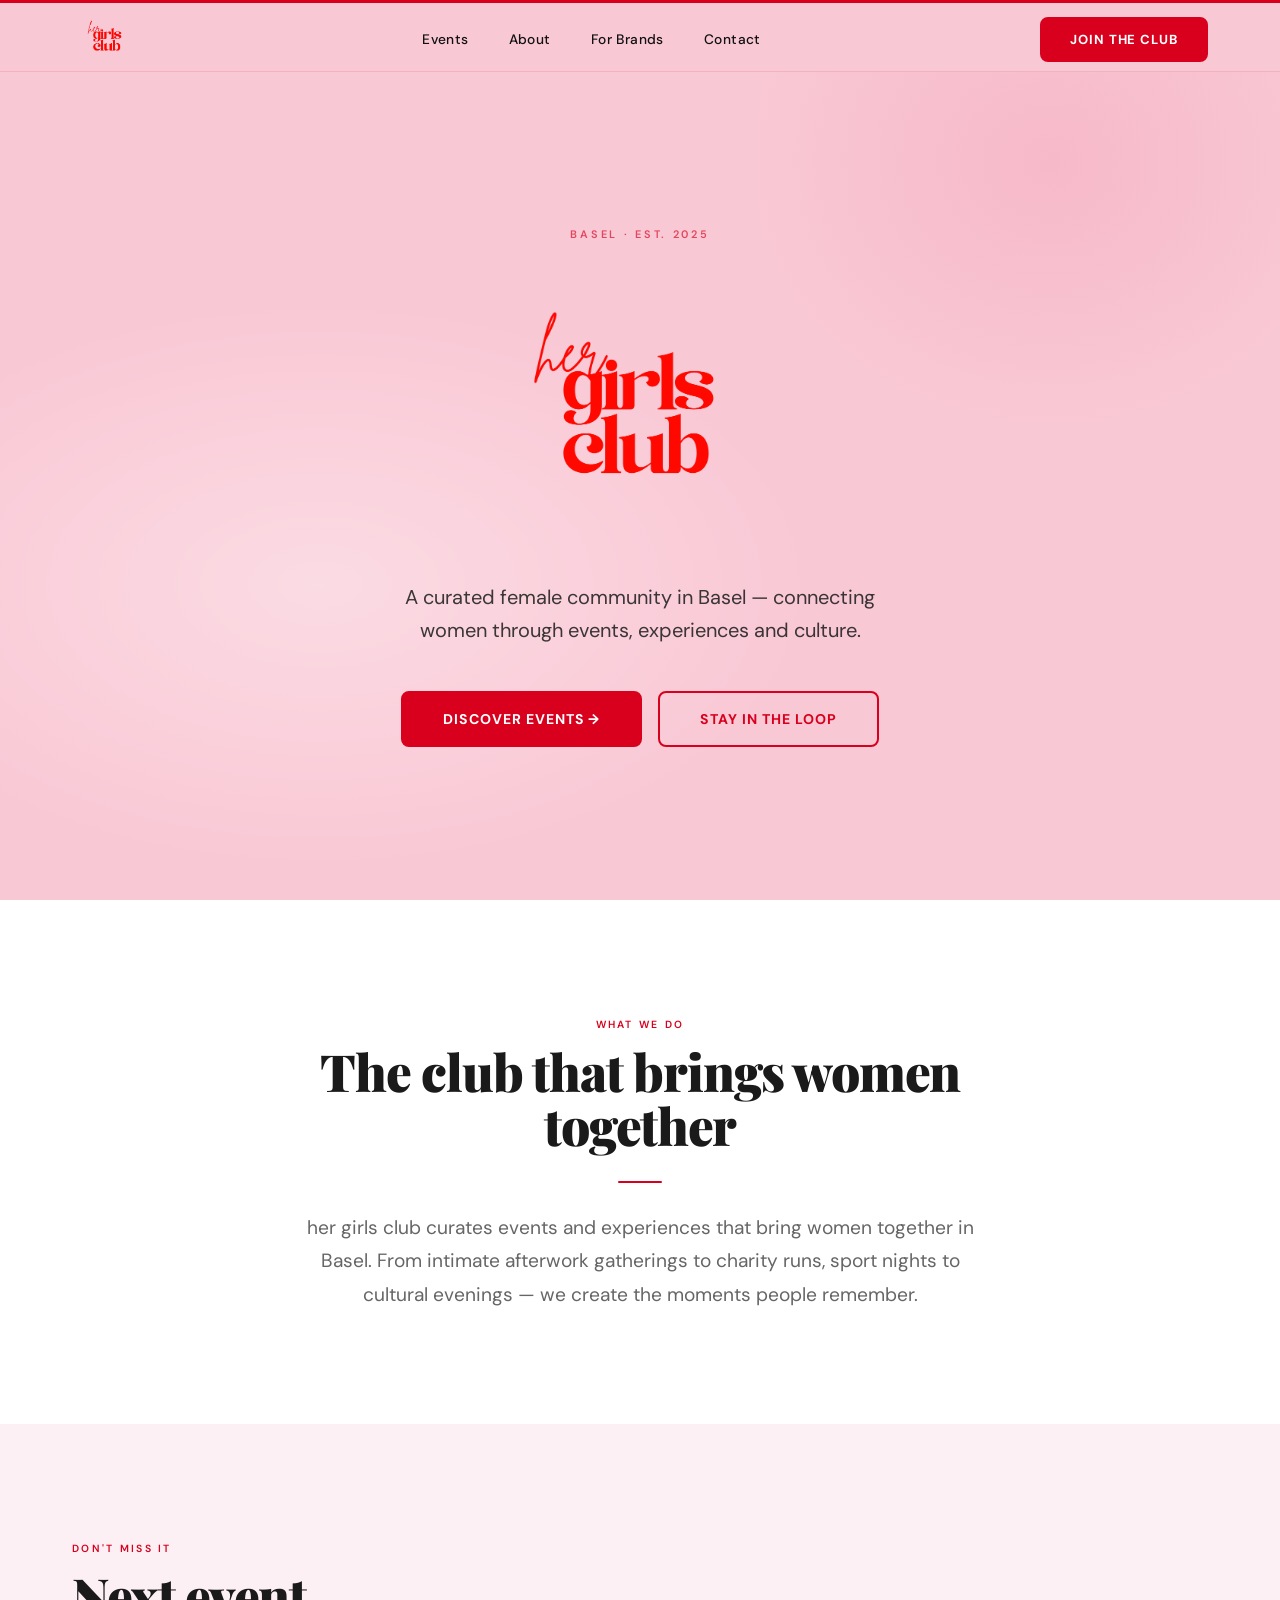
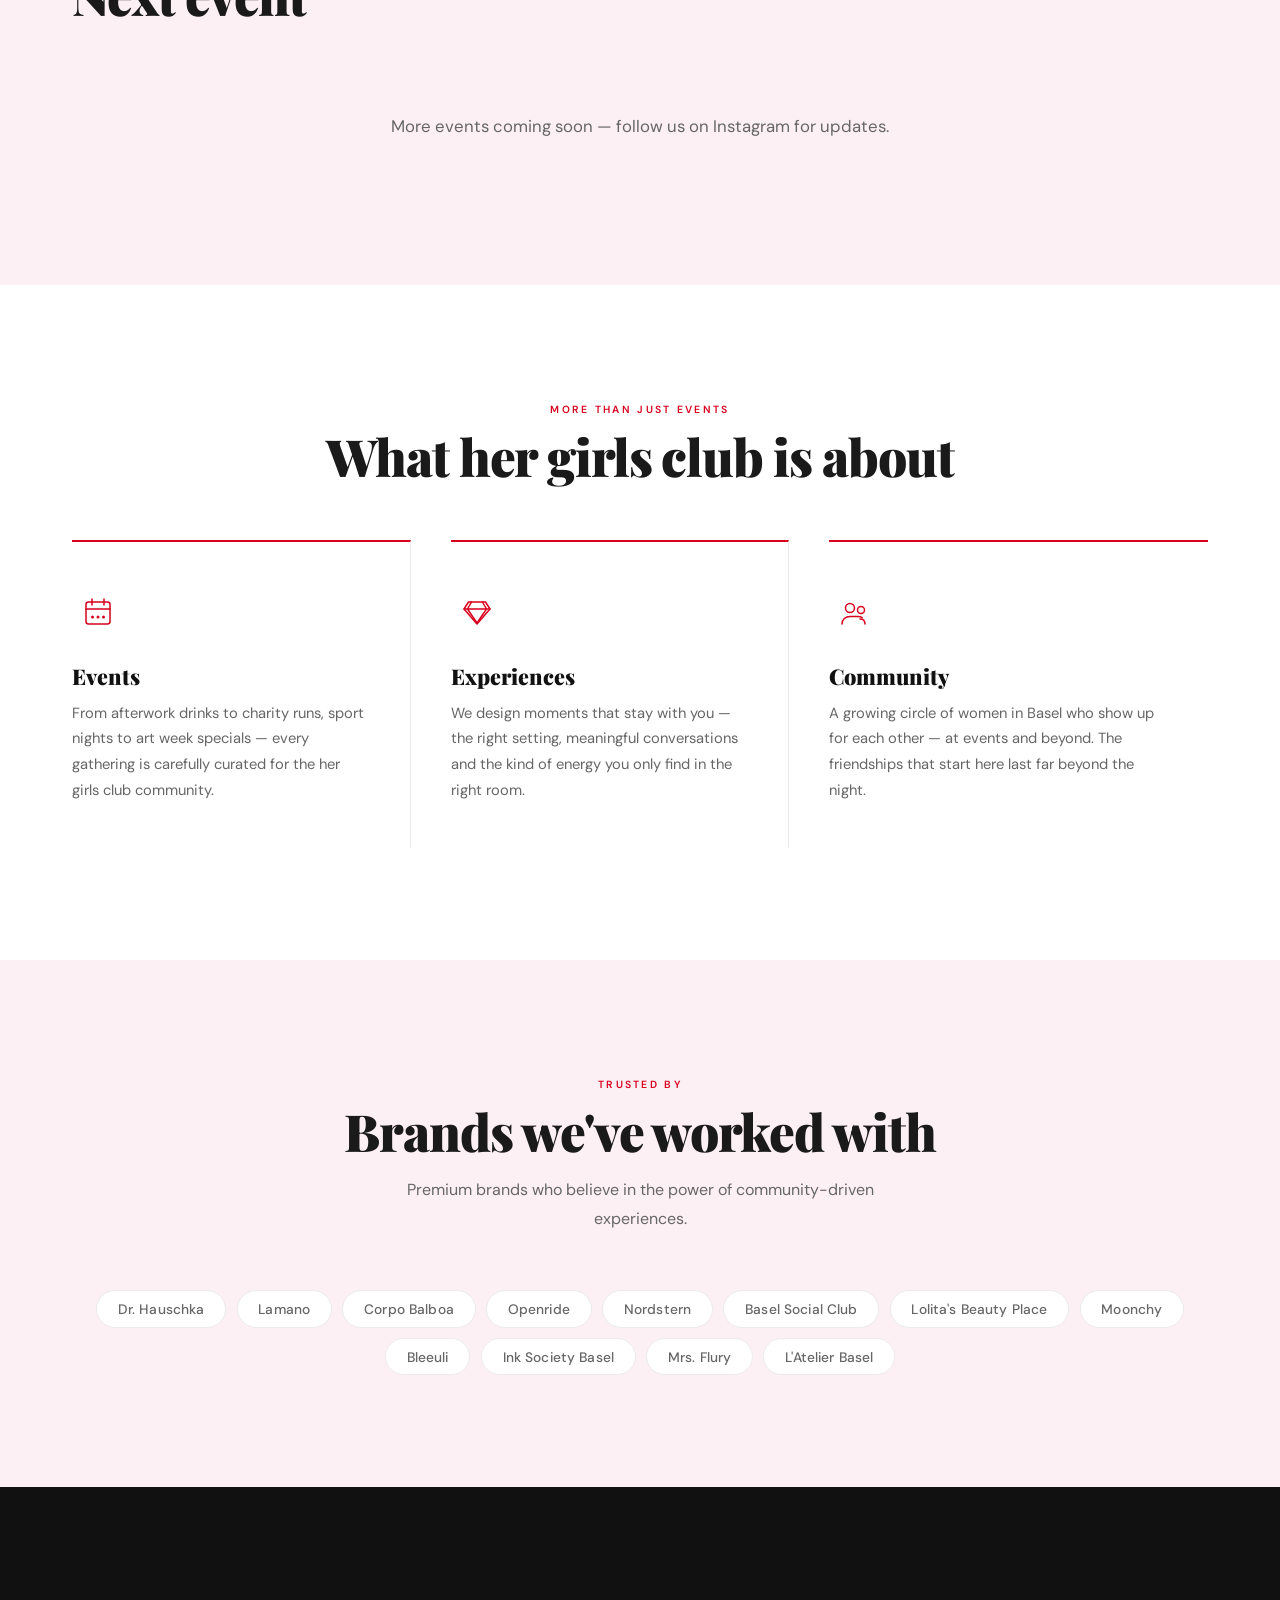
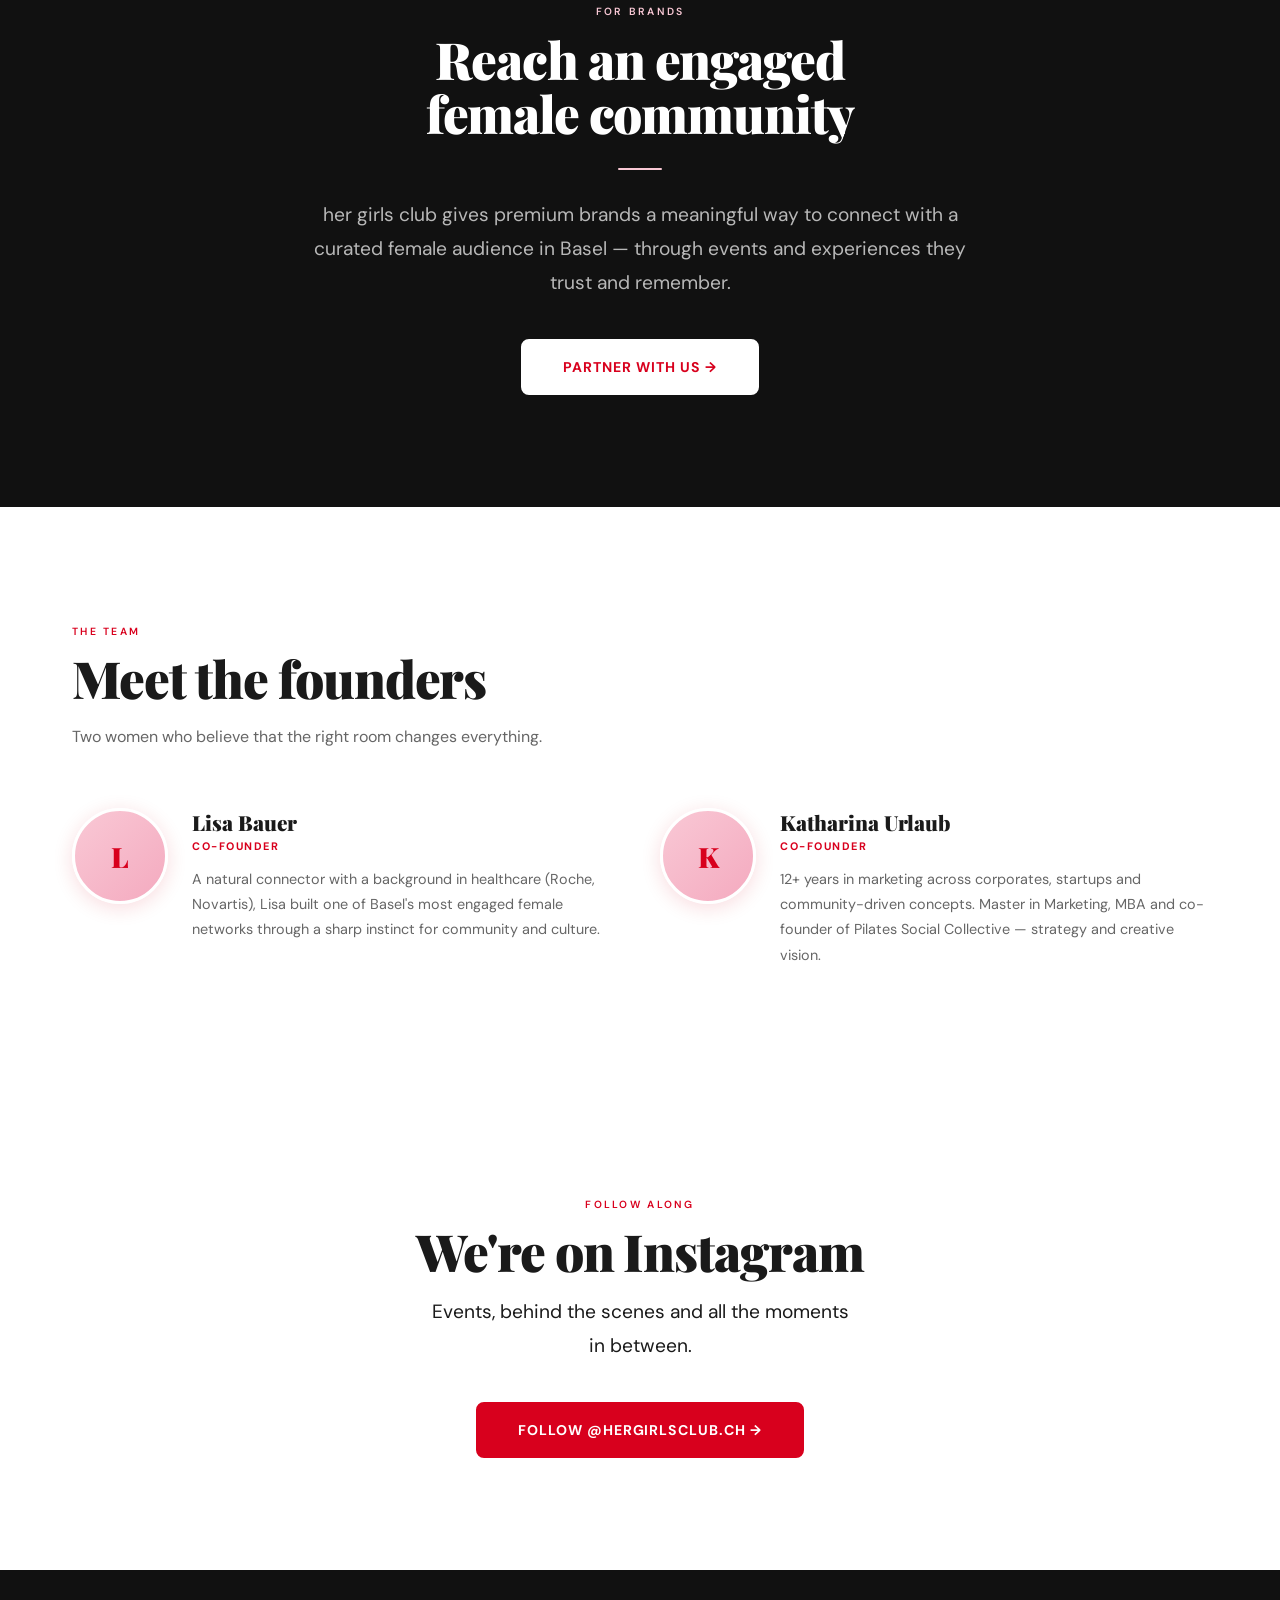
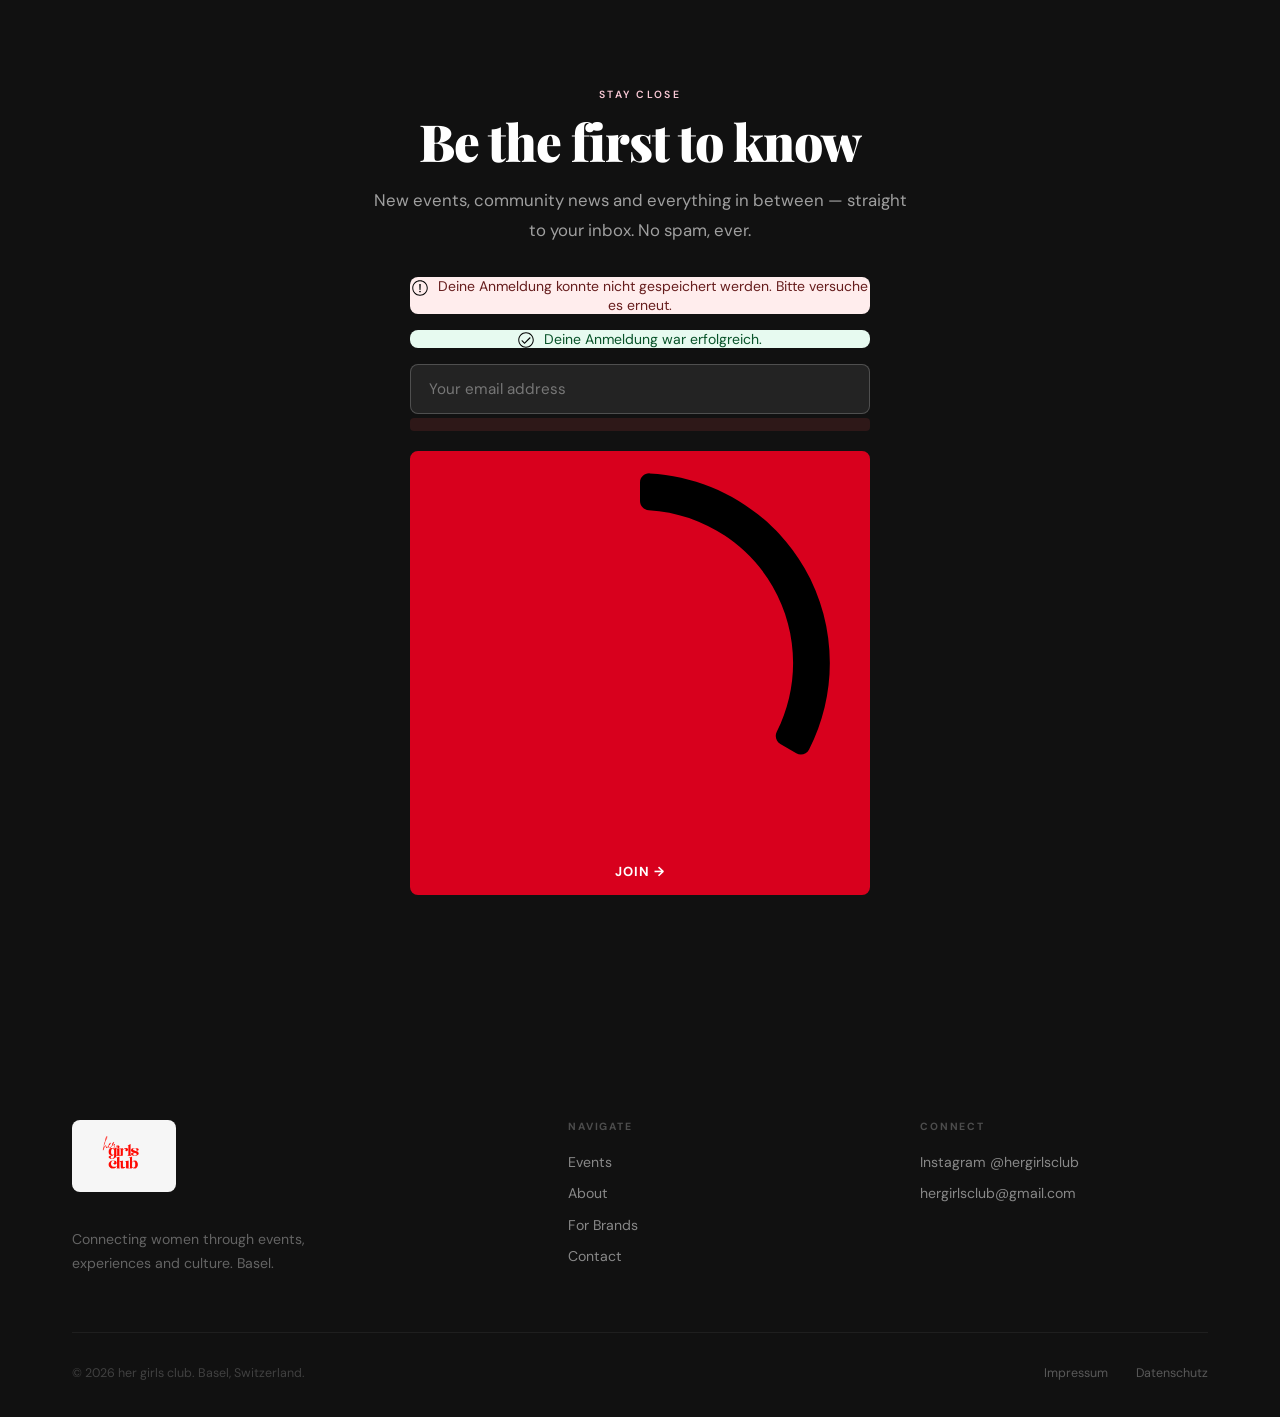
==== commit 6ad8e26c: "Update index.html" ====
--- a/index.html
+++ b/index.html
@@ -249,7 +249,7 @@
           Events, behind the scenes and all the moments in between.
         </p>
         <a href="https://www.instagram.com/hergirlsclub.ch/" target="_blank" rel="noopener" class="btn btn--primary btn--lg">
-          Follow @hergirlsclub →
+          Follow @hergirlsclub.ch →
         </a>
       </div>
     </div>
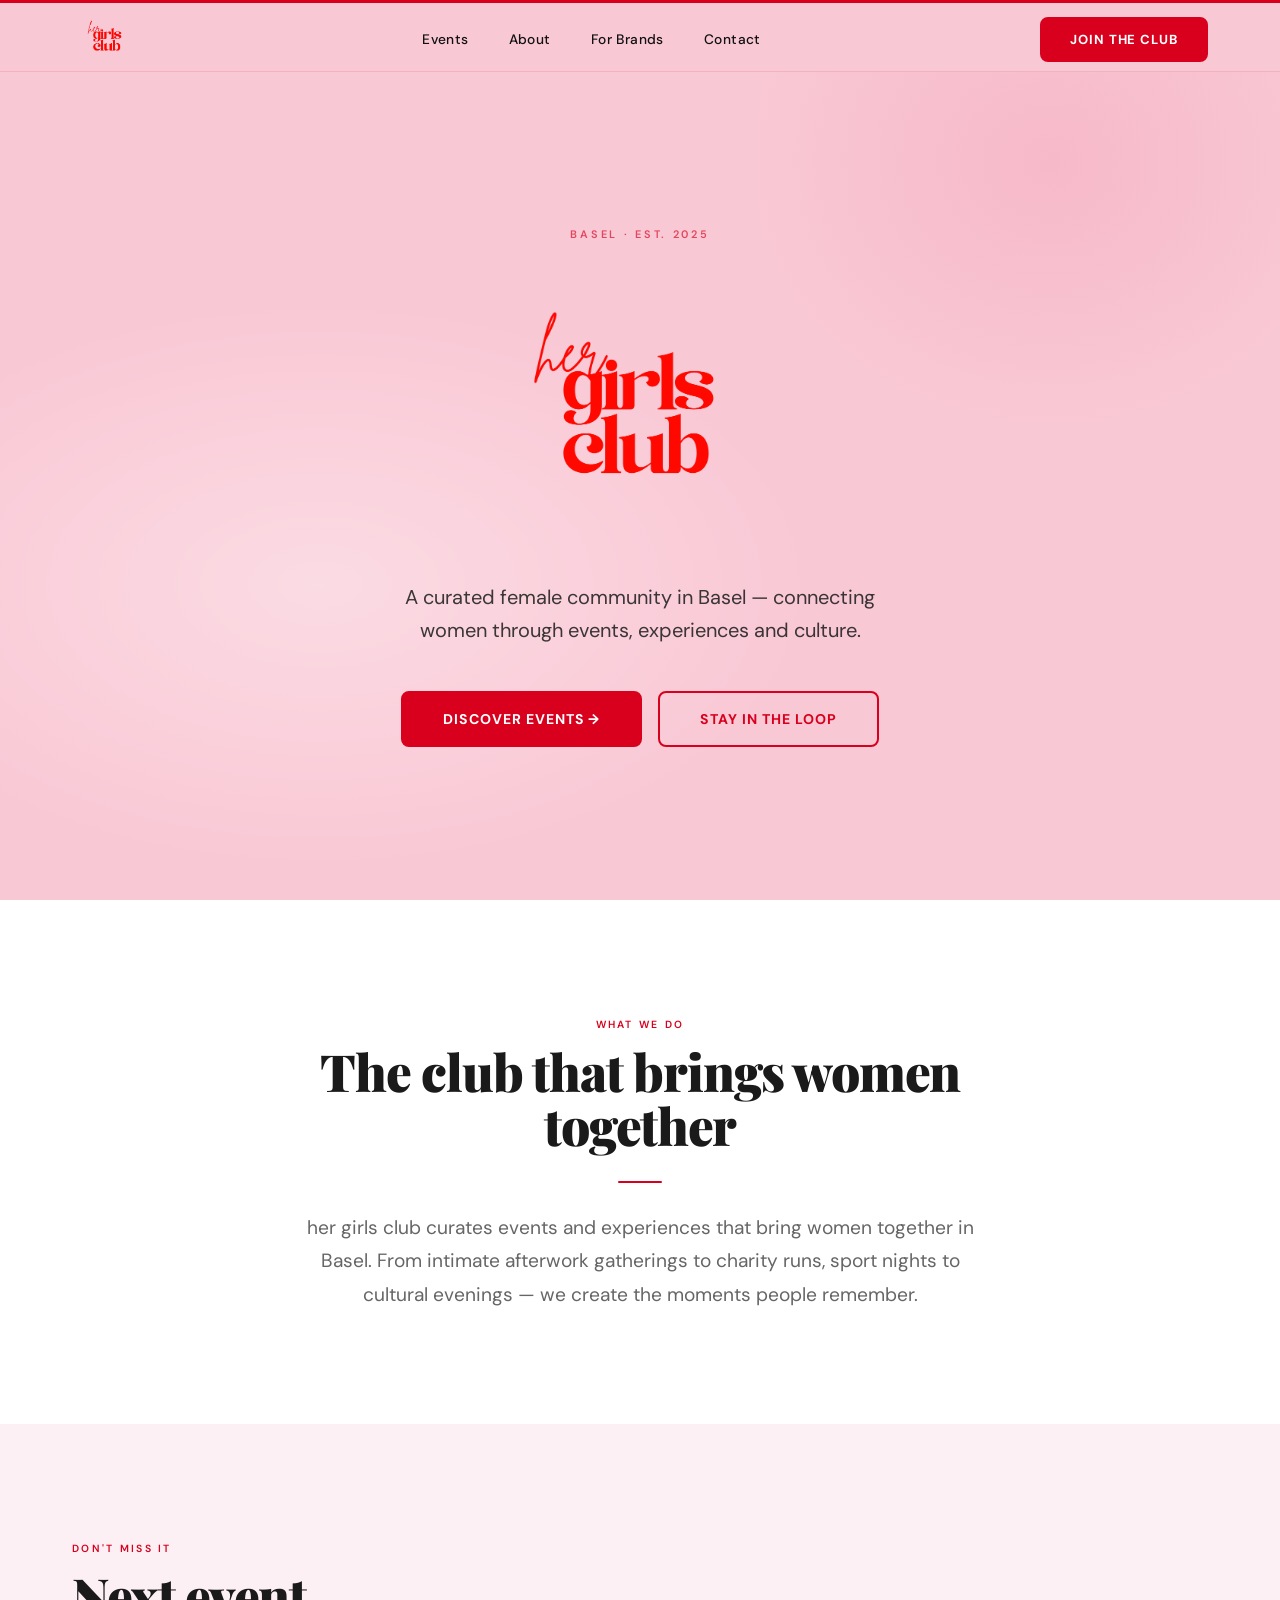
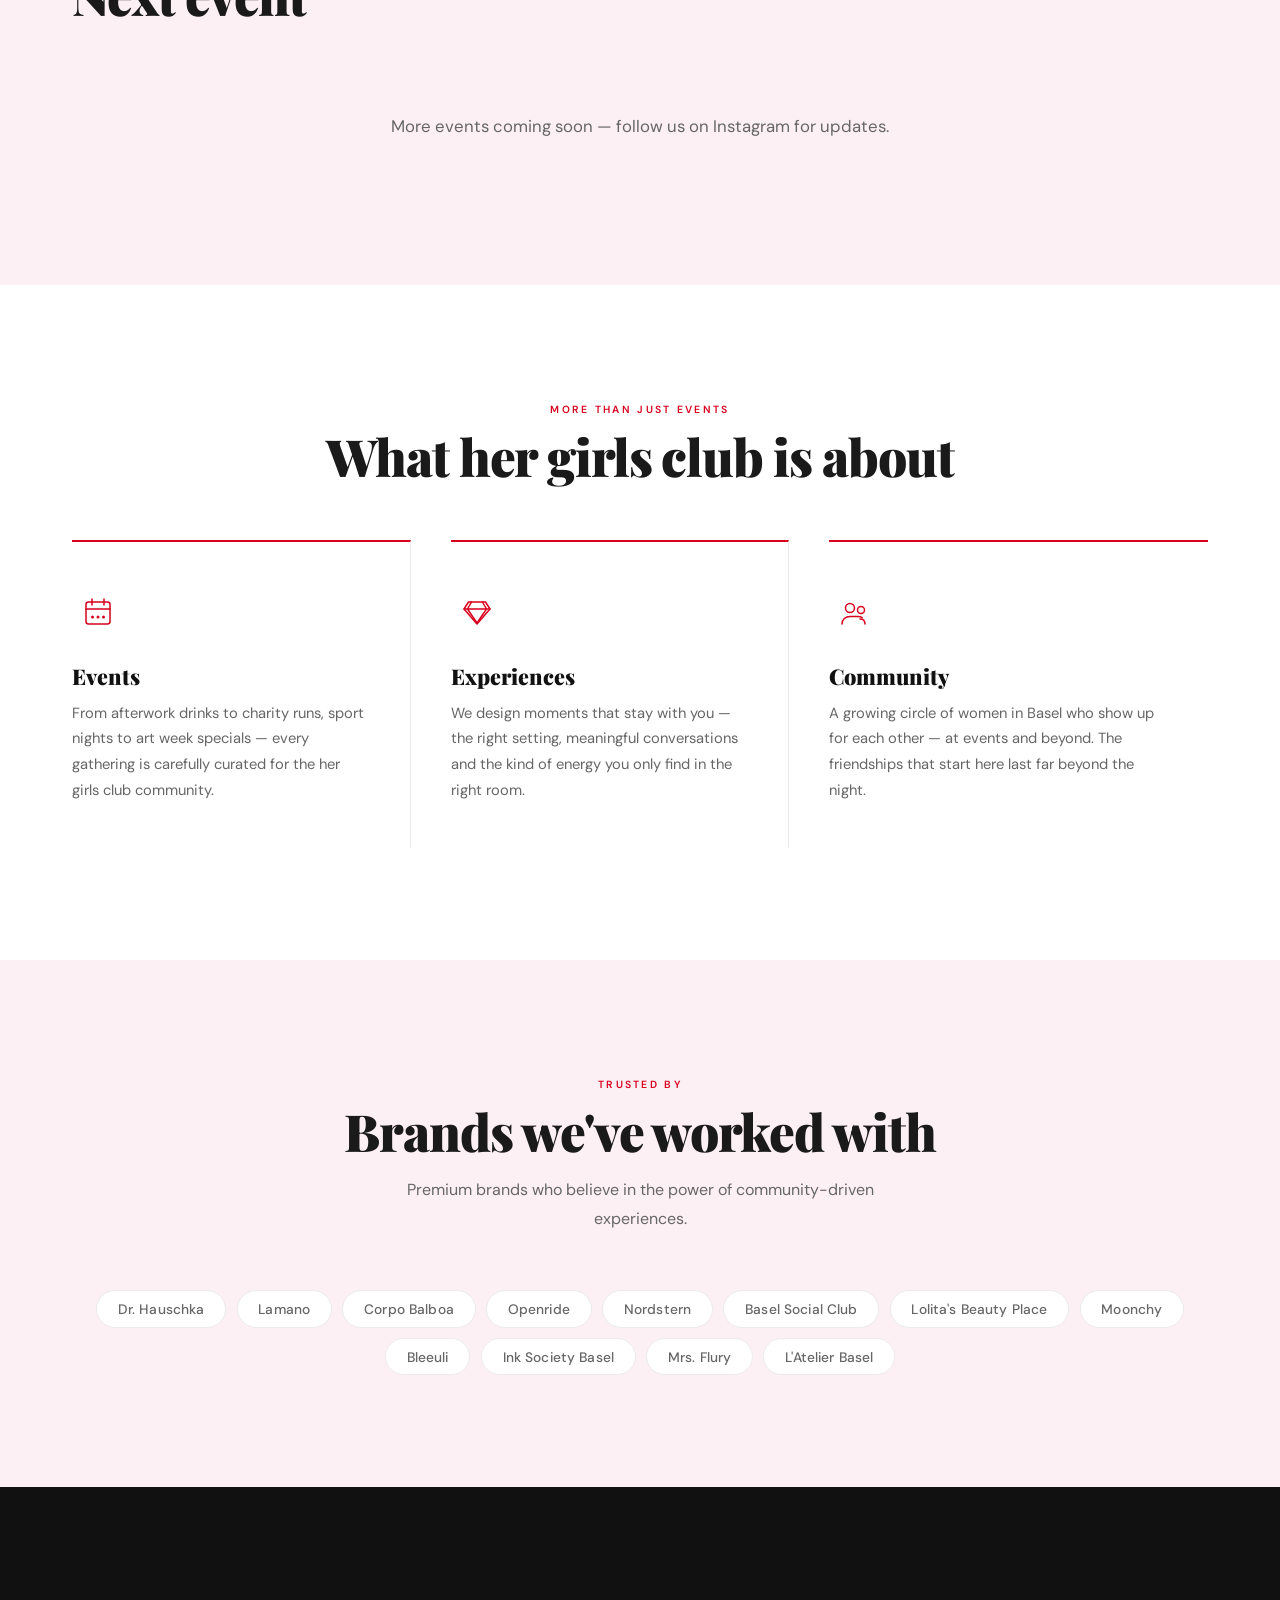
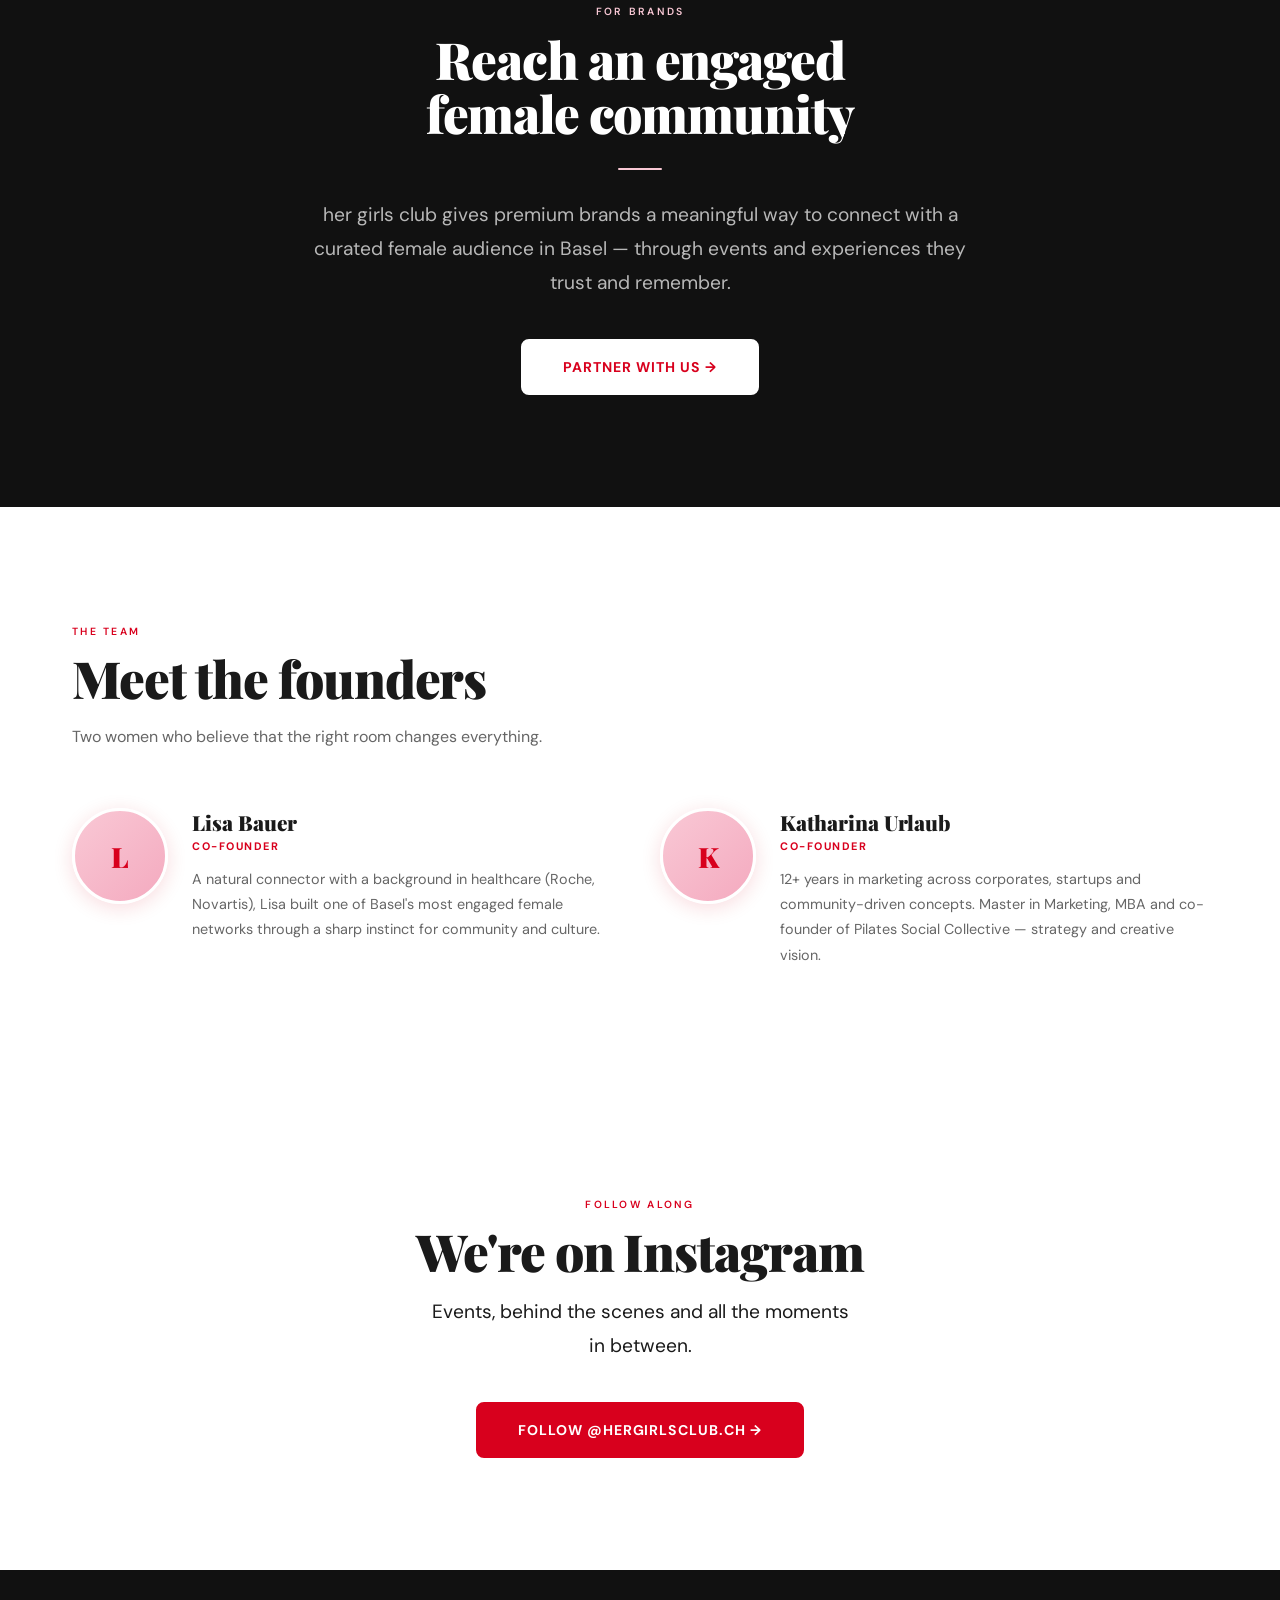
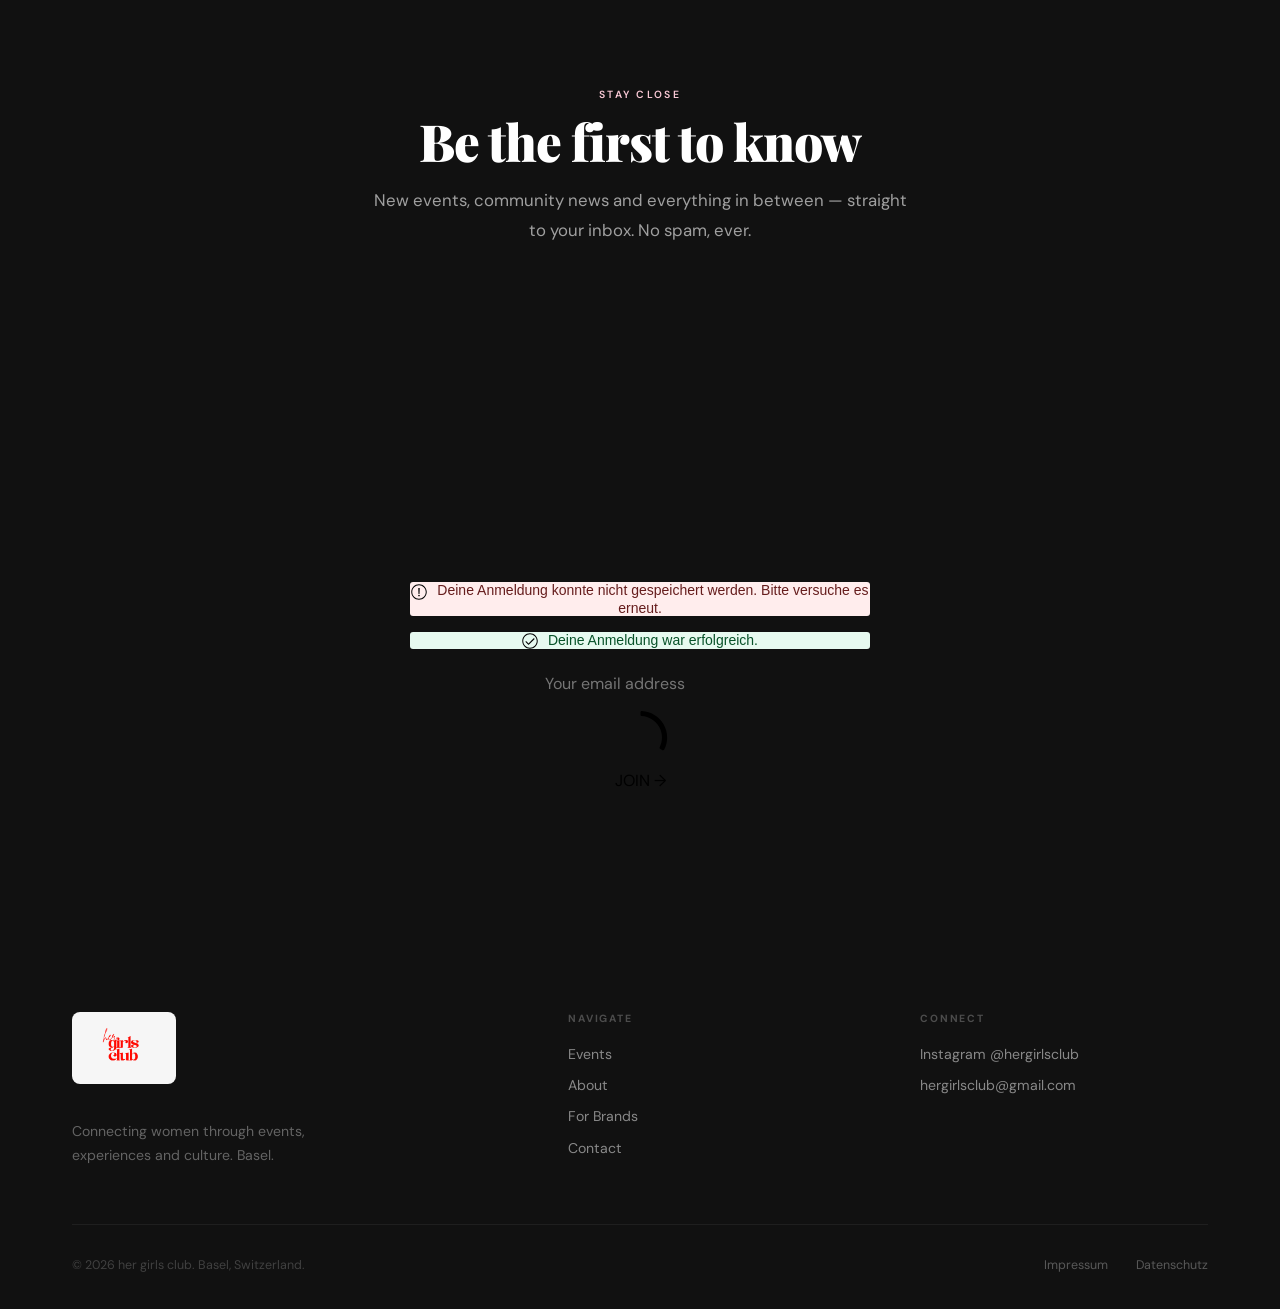
==== commit 99b07bf9: "Update index.html" ====
--- a/index.html
+++ b/index.html
@@ -265,6 +265,8 @@
           New events, community news and everything in between — straight to your inbox. No spam, ever.
         </p>
         <div class="brevo-form-wrap">
+  <iframe width="100%" height="305" src="https://d6bcc094.sibforms.com/serve/[base64]" frameborder="0" scrolling="auto" allowfullscreen style="display:block;margin:0 auto;max-width:100%;border:none;"></iframe>
+</div>
           <div id="error-message" class="sib-form-message-panel" style="font-family:Helvetica,sans-serif;font-size:14px;color:#661d1d;background-color:#ffeded;border-color:#ff4949;border-radius:3px;max-width:460px;margin:0 auto 1rem">
             <div class="sib-form-message-panel__text sib-form-message-panel__text--center">
               <svg viewBox="0 0 512 512" class="sib-icon sib-notification__icon" style="width:16px;height:16px;vertical-align:middle;margin-right:6px"><path d="M256 40c118.621 0 216 96.075 216 216 0 119.291-96.61 216-216 216-119.244 0-216-96.562-216-216 0-119.203 96.602-216 216-216m0-32C119.043 8 8 119.083 8 256c0 136.997 111.043 248 248 248s248-111.003 248-248C504 119.083 392.957 8 256 8zm-11.49 120h22.979c6.823 0 12.274 5.682 11.99 12.5l-7 168c-.268 6.428-5.556 11.5-11.99 11.5h-8.979c-6.433 0-11.722-5.073-11.99-11.5l-7-168c-.283-6.818 5.167-12.5 11.99-12.5zM256 340c-15.464 0-28 12.536-28 28s12.536 28 28 28 28-12.536 28-28-12.536-28-28-28z"/></svg>
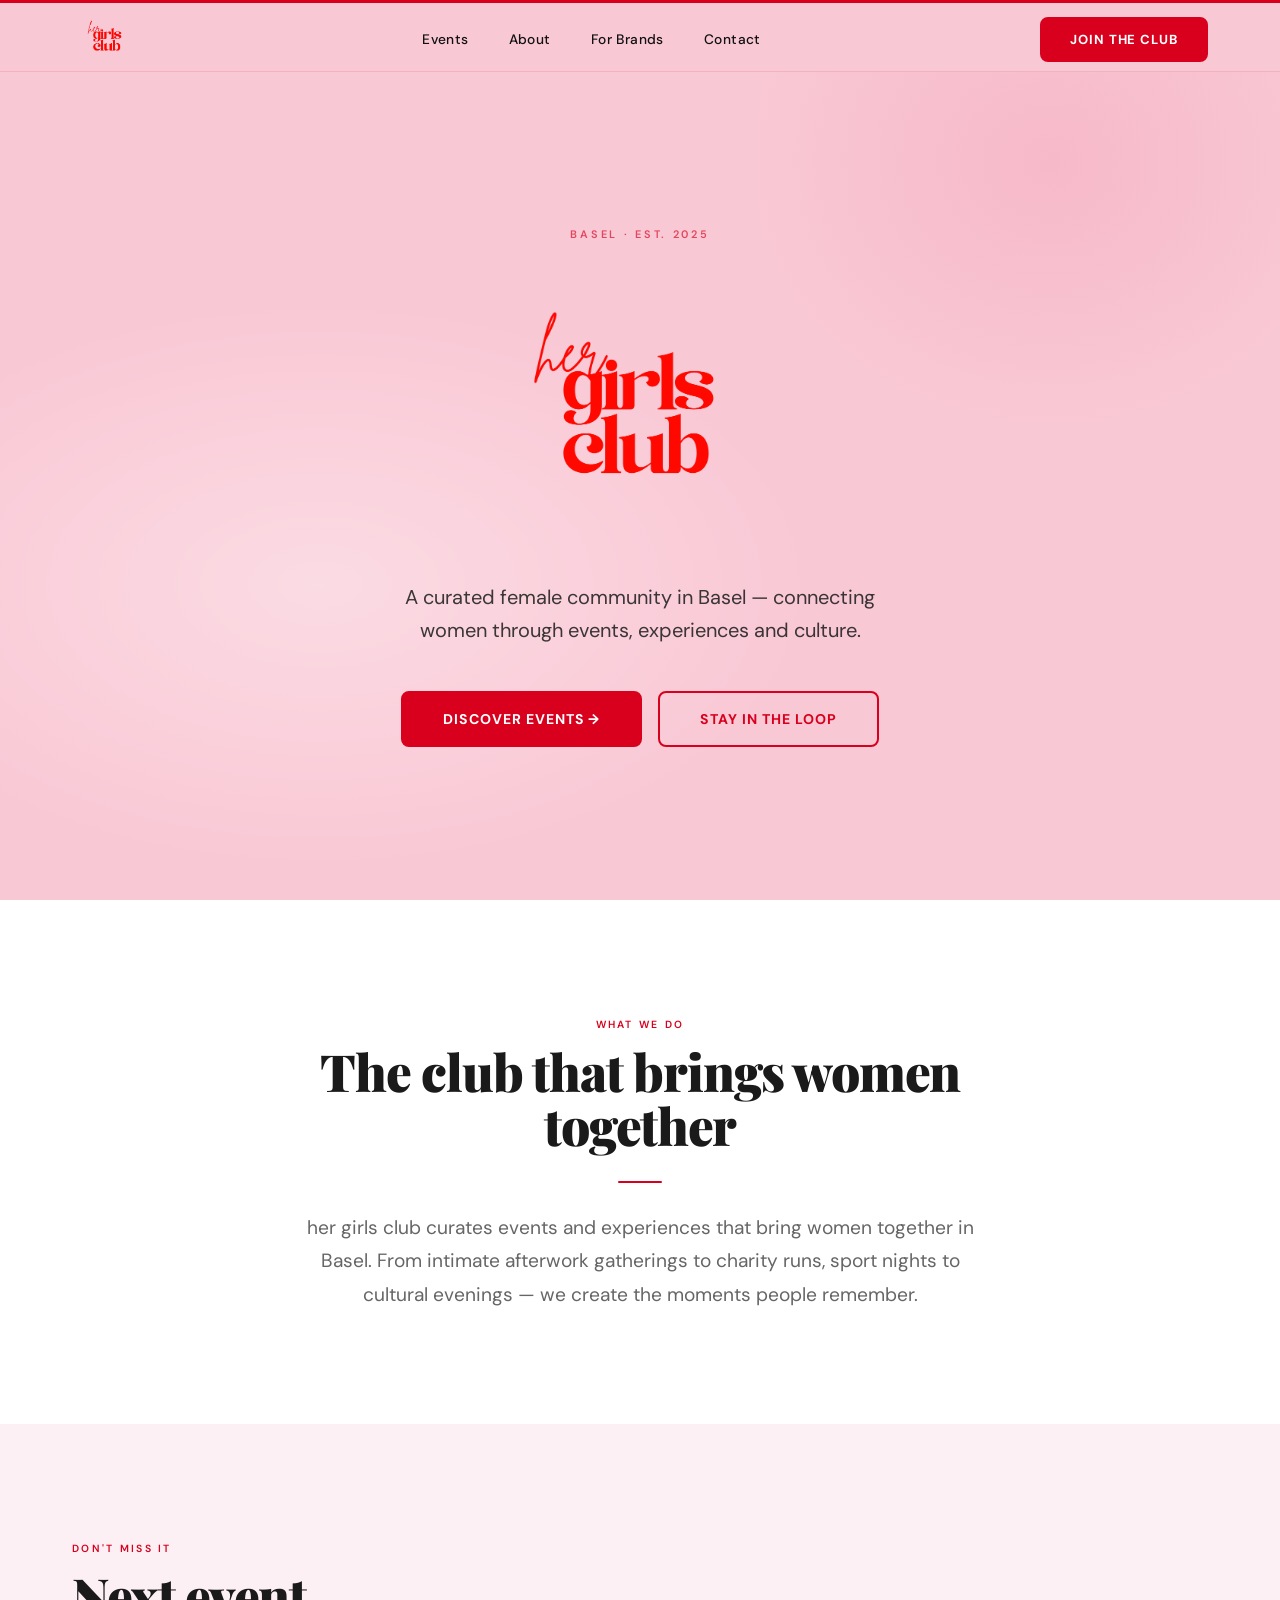
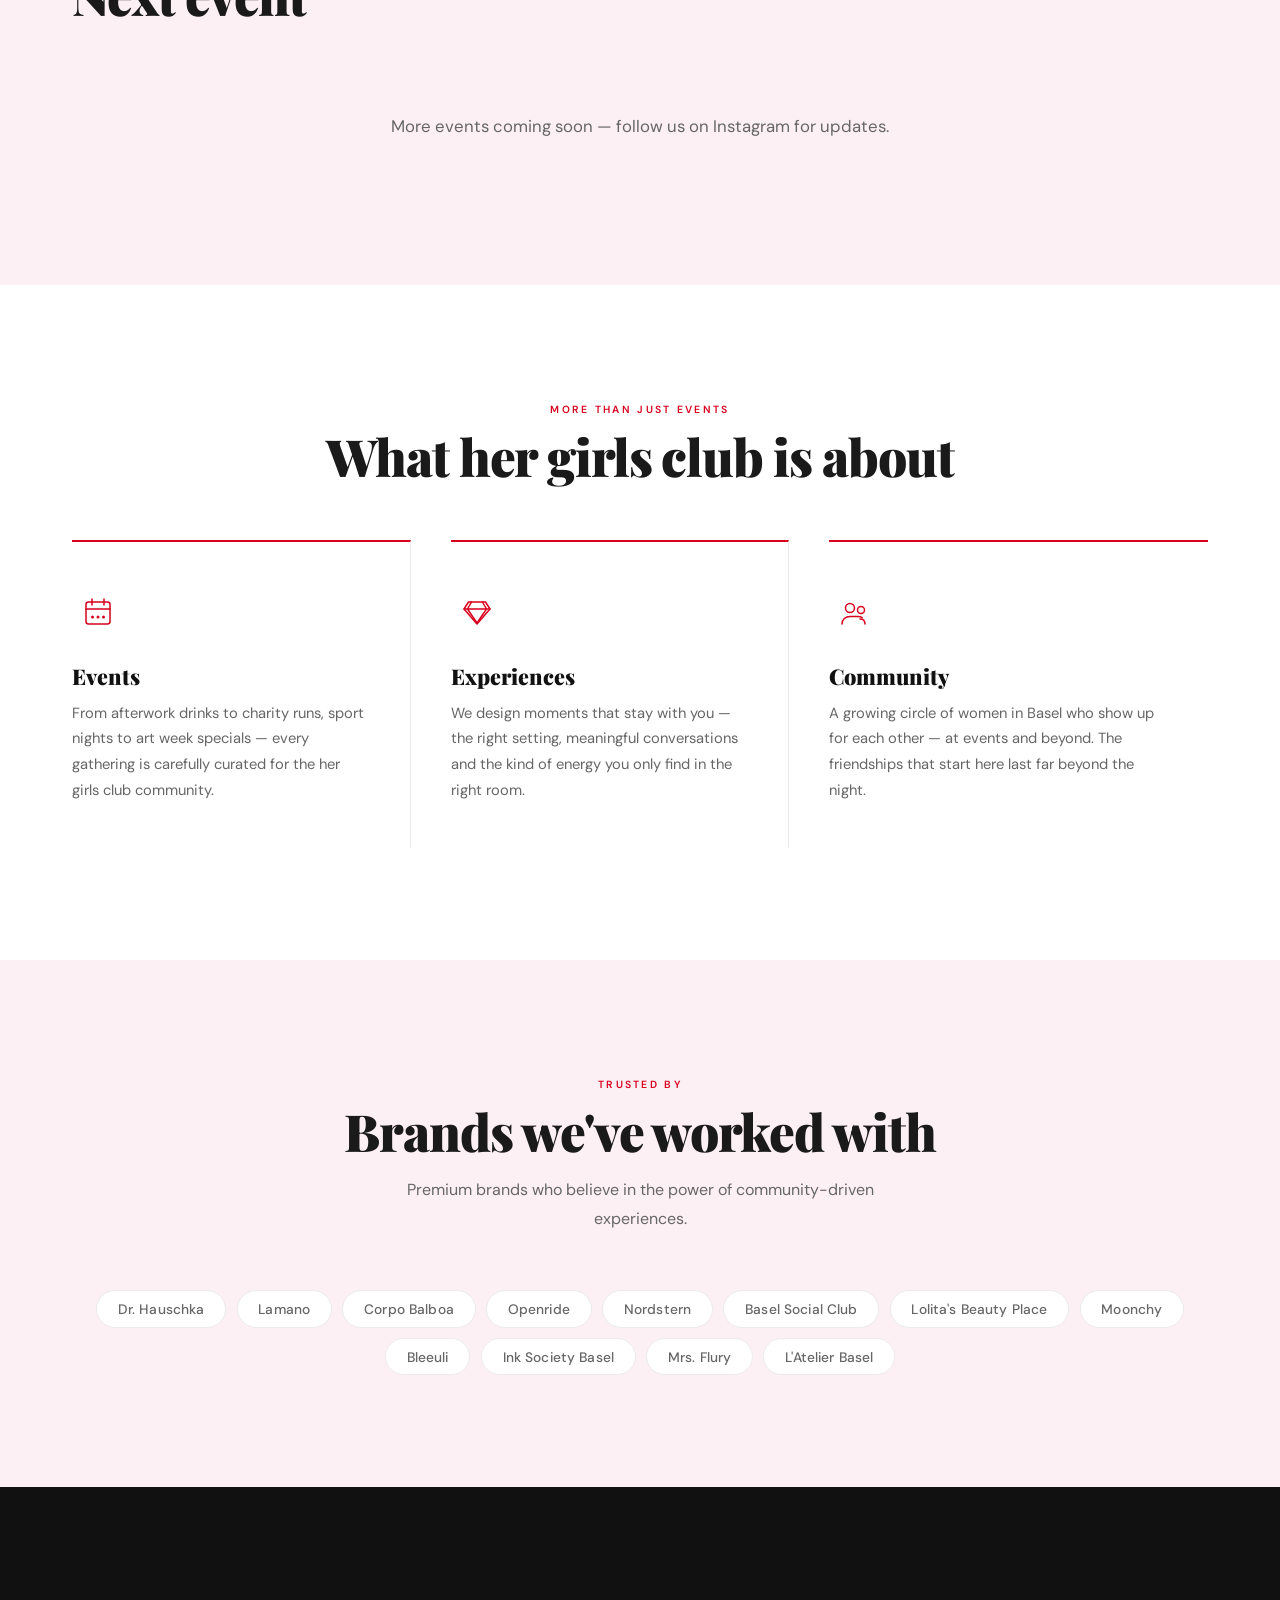
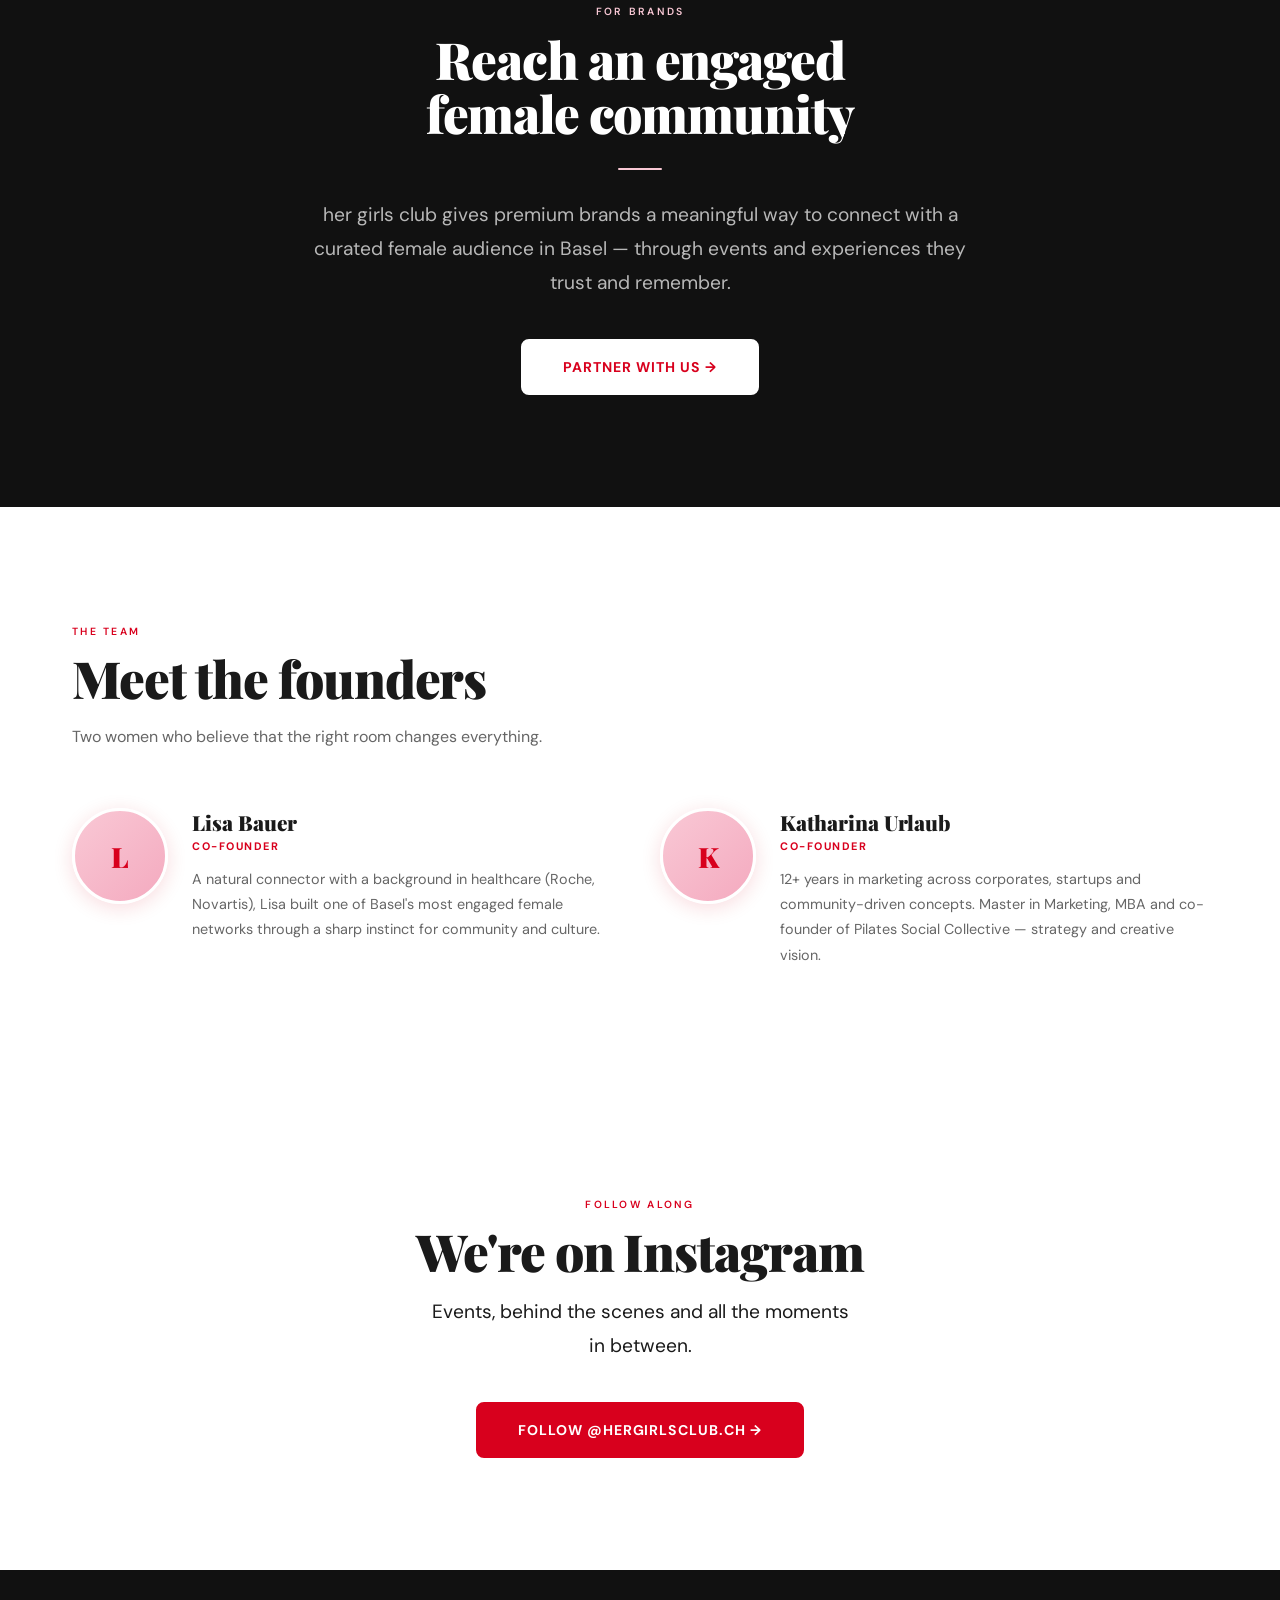
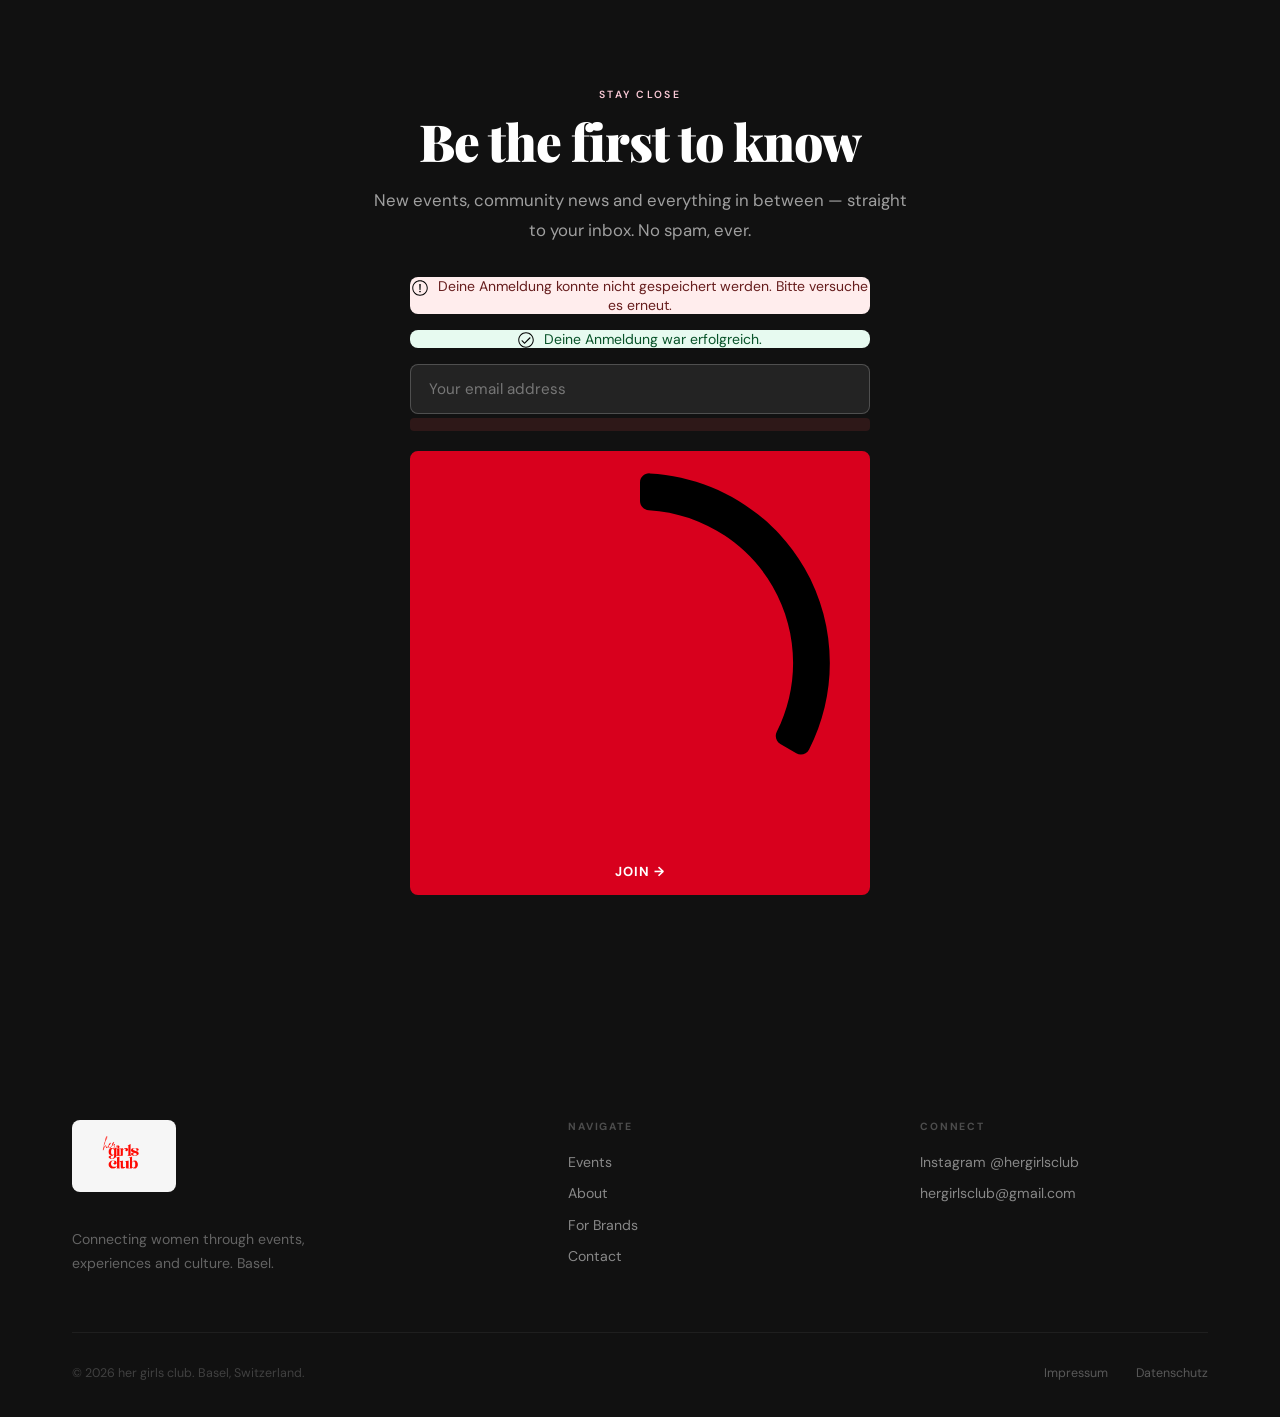
==== commit 0cadf6b9: "Update index.html" ====
--- a/index.html
+++ b/index.html
@@ -265,8 +265,6 @@
           New events, community news and everything in between — straight to your inbox. No spam, ever.
         </p>
         <div class="brevo-form-wrap">
-  <iframe width="100%" height="305" src="https://d6bcc094.sibforms.com/serve/[base64]" frameborder="0" scrolling="auto" allowfullscreen style="display:block;margin:0 auto;max-width:100%;border:none;"></iframe>
-</div>
           <div id="error-message" class="sib-form-message-panel" style="font-family:Helvetica,sans-serif;font-size:14px;color:#661d1d;background-color:#ffeded;border-color:#ff4949;border-radius:3px;max-width:460px;margin:0 auto 1rem">
             <div class="sib-form-message-panel__text sib-form-message-panel__text--center">
               <svg viewBox="0 0 512 512" class="sib-icon sib-notification__icon" style="width:16px;height:16px;vertical-align:middle;margin-right:6px"><path d="M256 40c118.621 0 216 96.075 216 216 0 119.291-96.61 216-216 216-119.244 0-216-96.562-216-216 0-119.203 96.602-216 216-216m0-32C119.043 8 8 119.083 8 256c0 136.997 111.043 248 248 248s248-111.003 248-248C504 119.083 392.957 8 256 8zm-11.49 120h22.979c6.823 0 12.274 5.682 11.99 12.5l-7 168c-.268 6.428-5.556 11.5-11.99 11.5h-8.979c-6.433 0-11.722-5.073-11.99-11.5l-7-168c-.283-6.818 5.167-12.5 11.99-12.5zM256 340c-15.464 0-28 12.536-28 28s12.536 28 28 28 28-12.536 28-28-12.536-28-28-28z"/></svg>
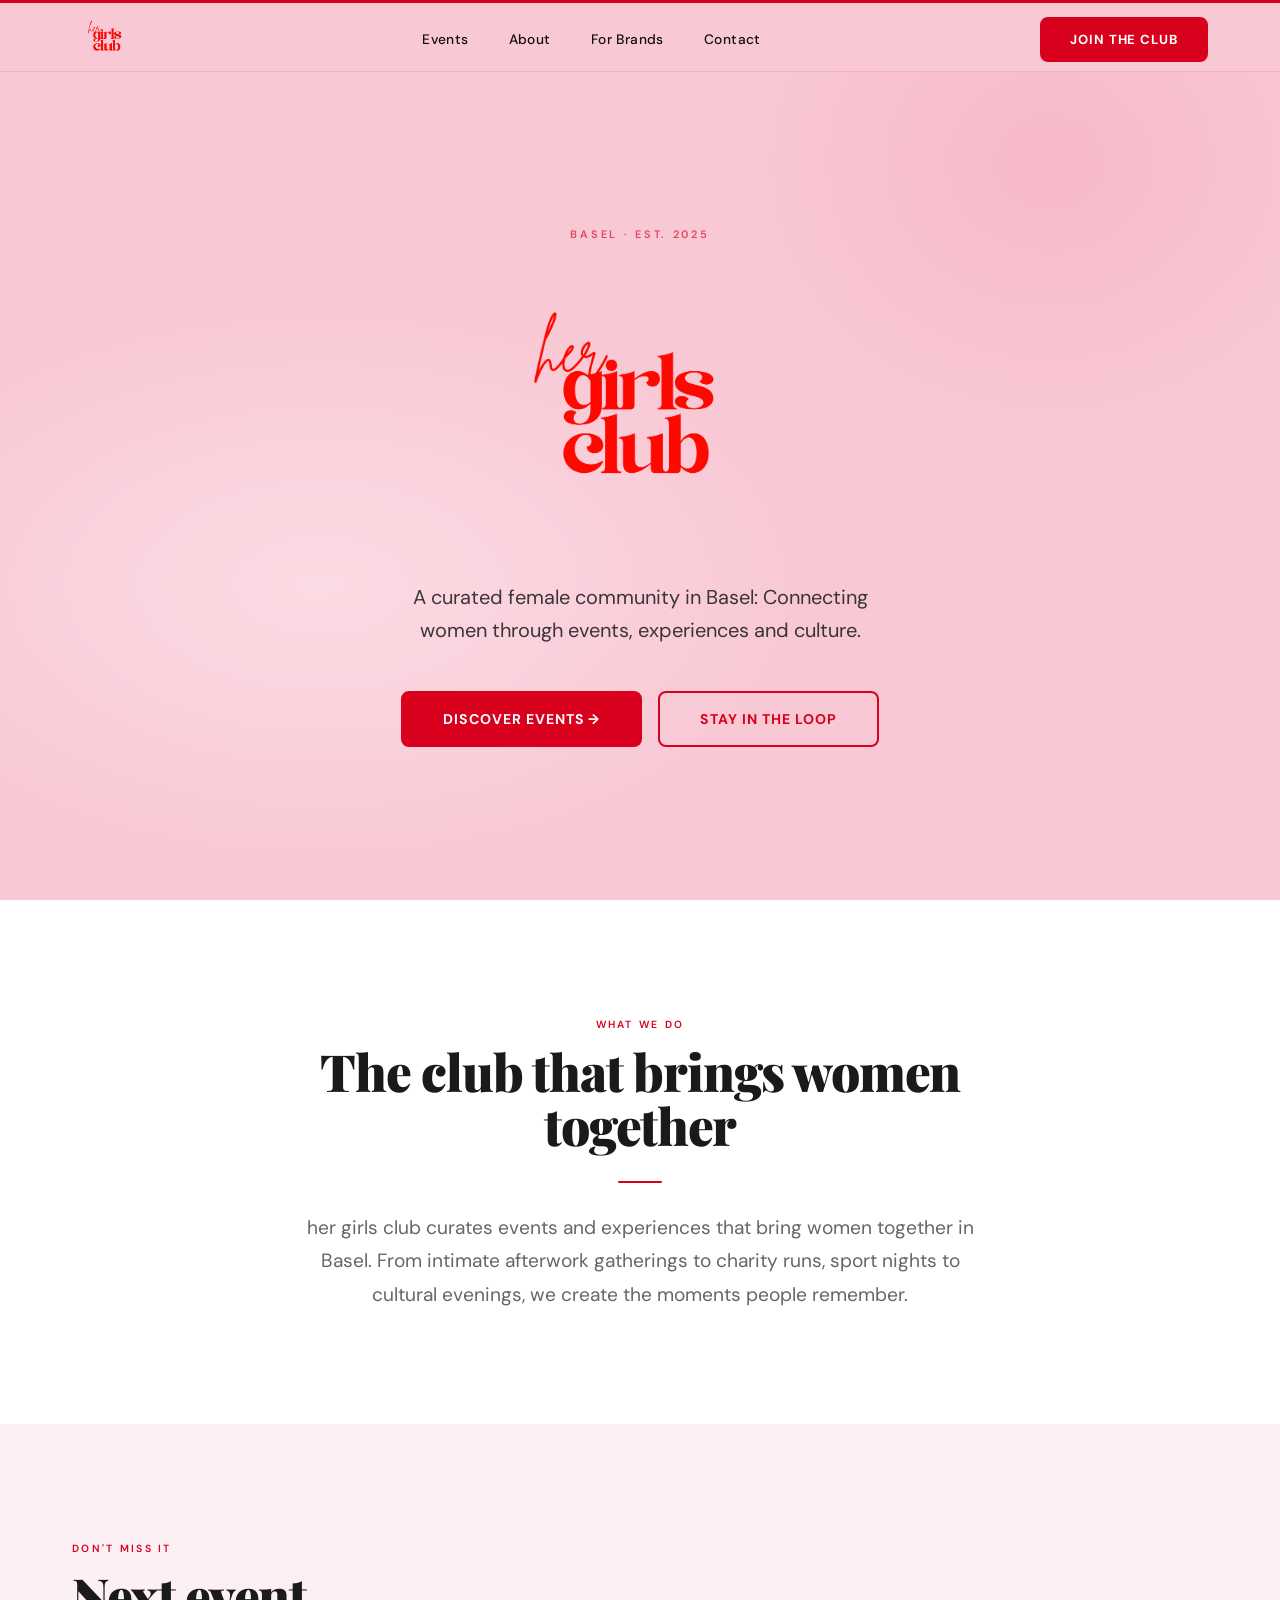
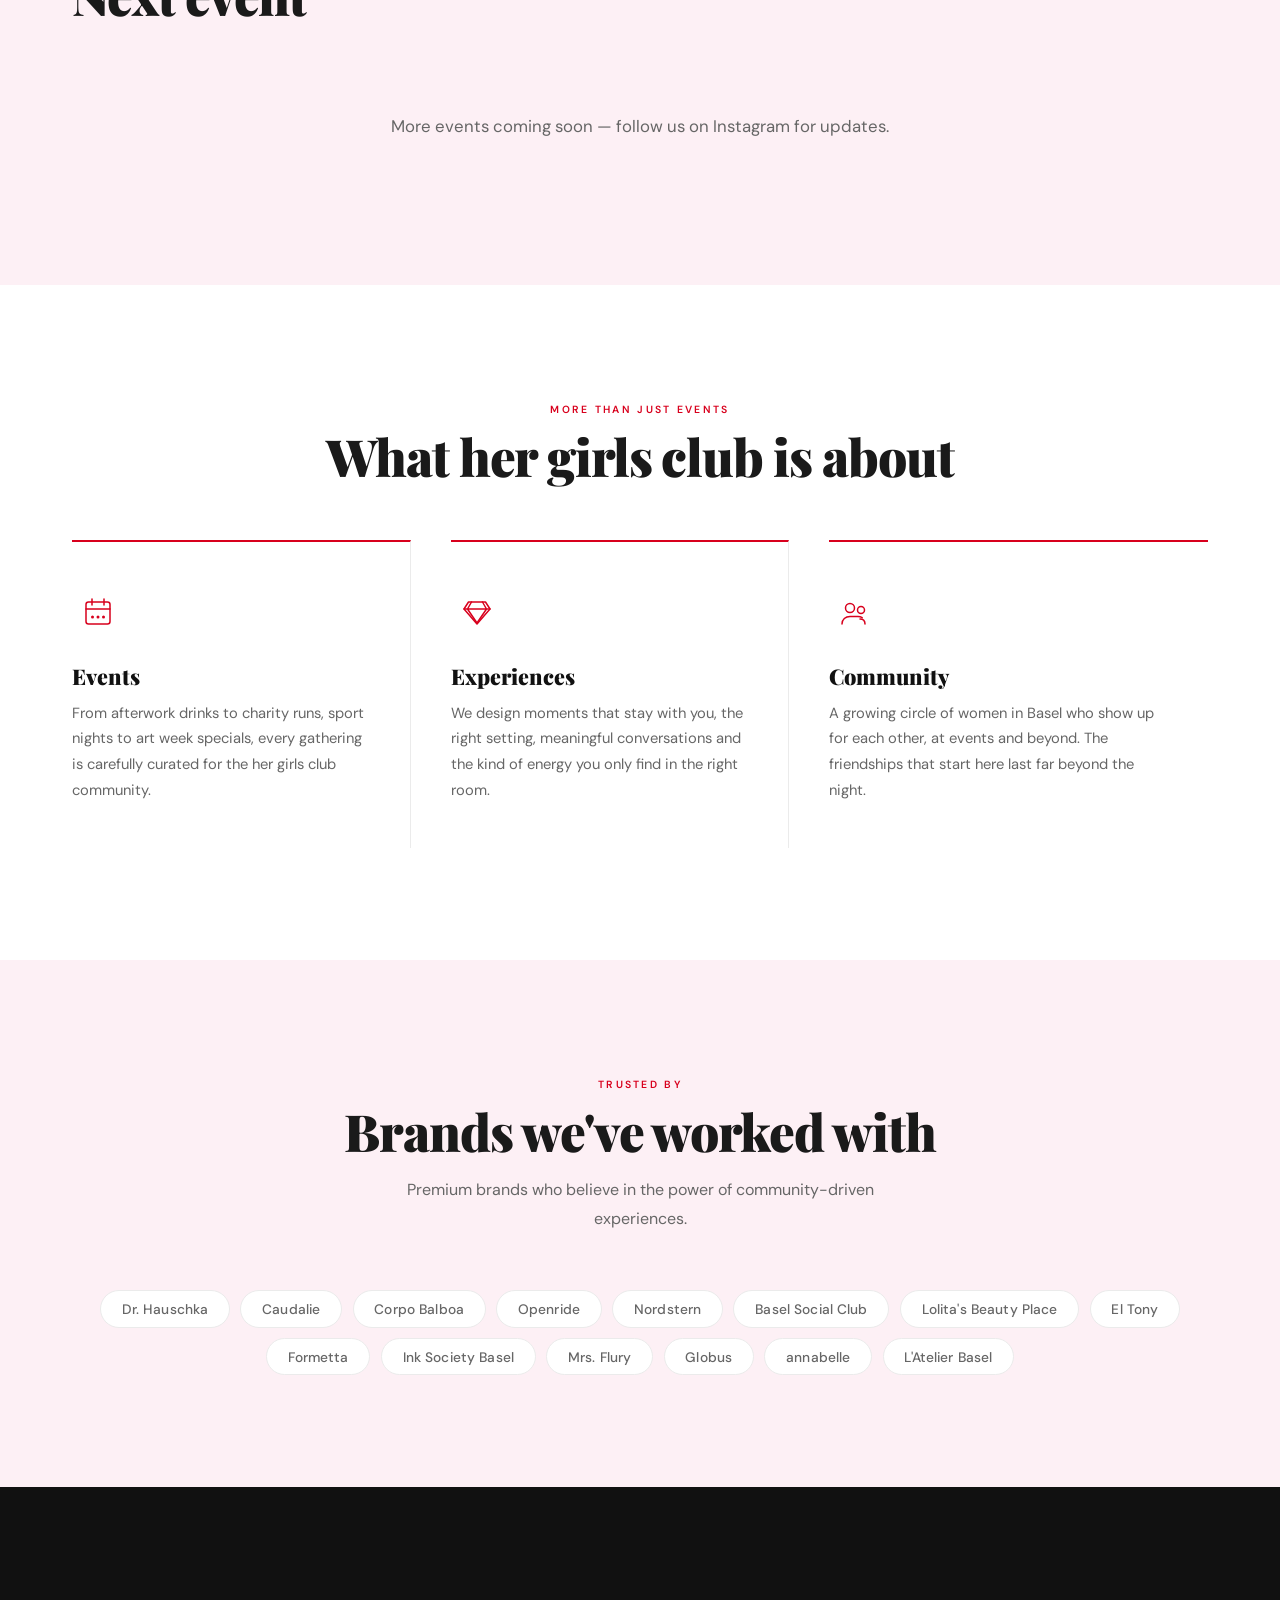
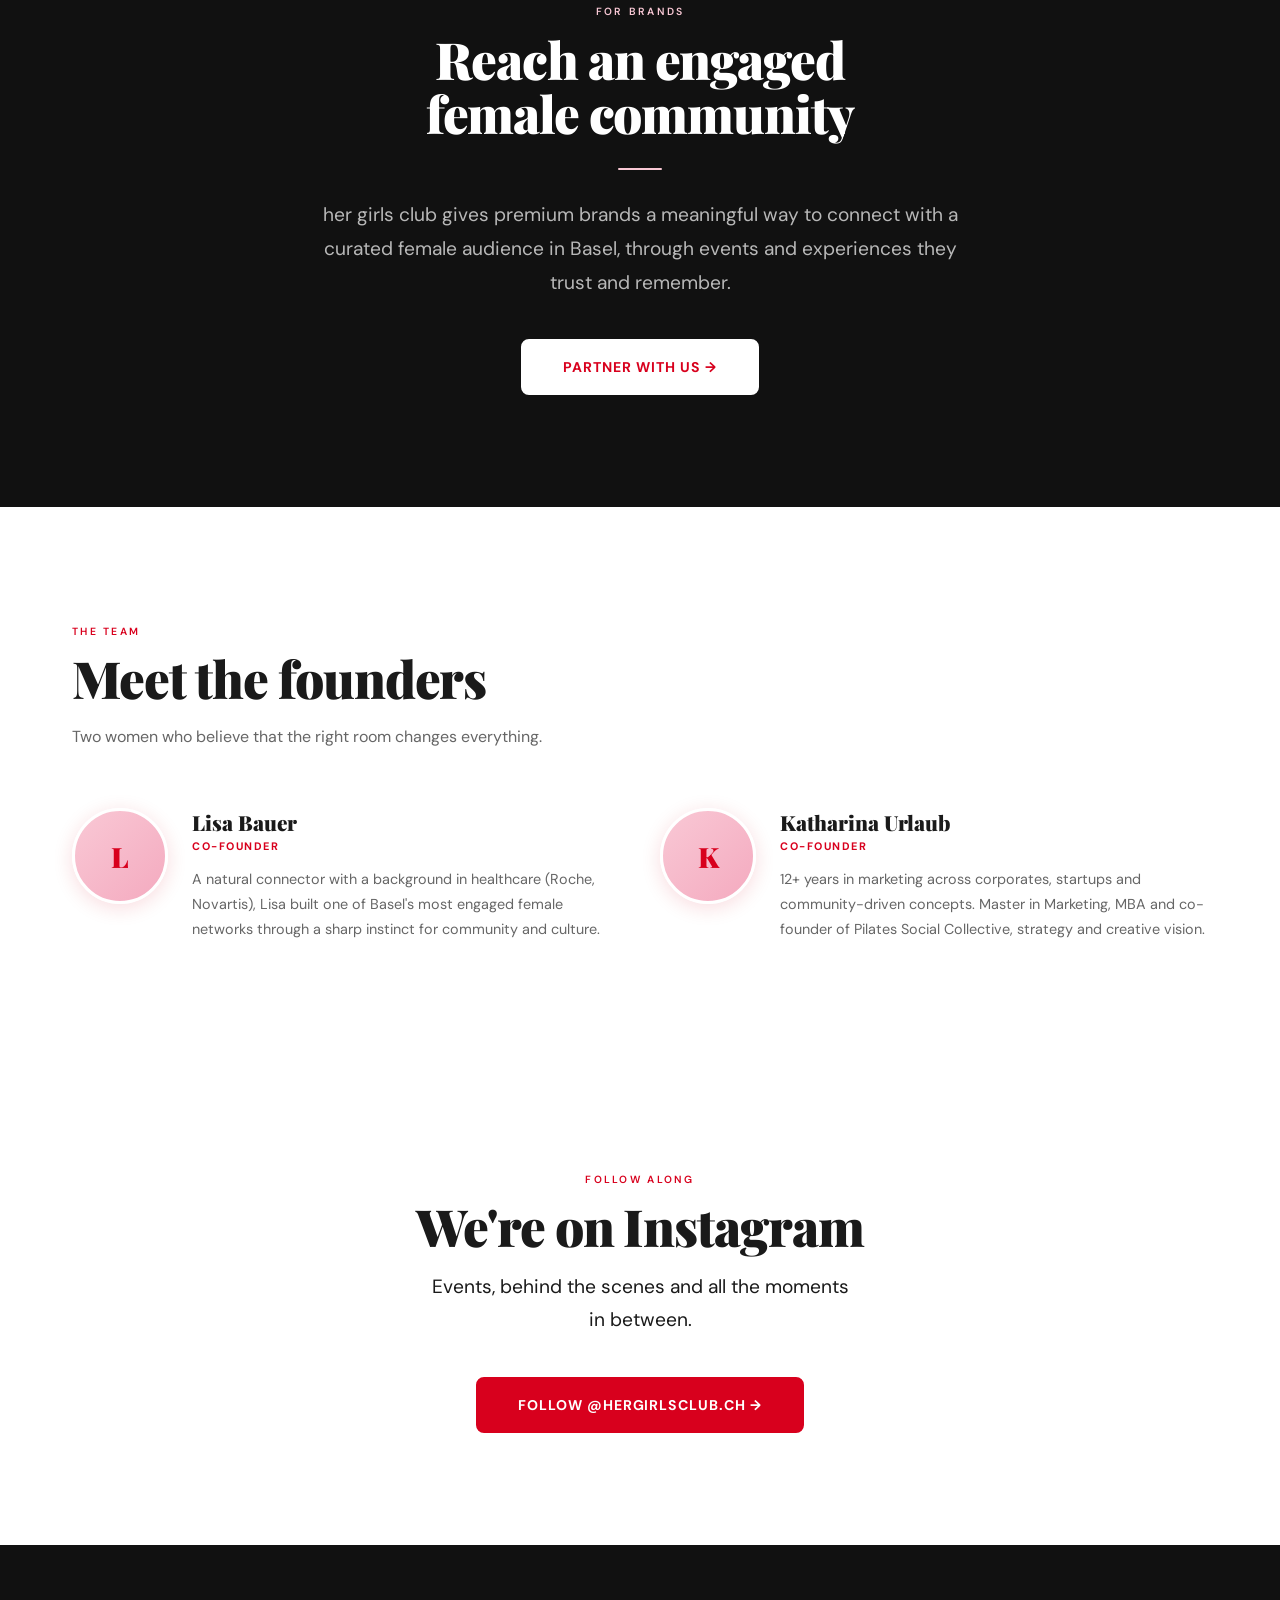
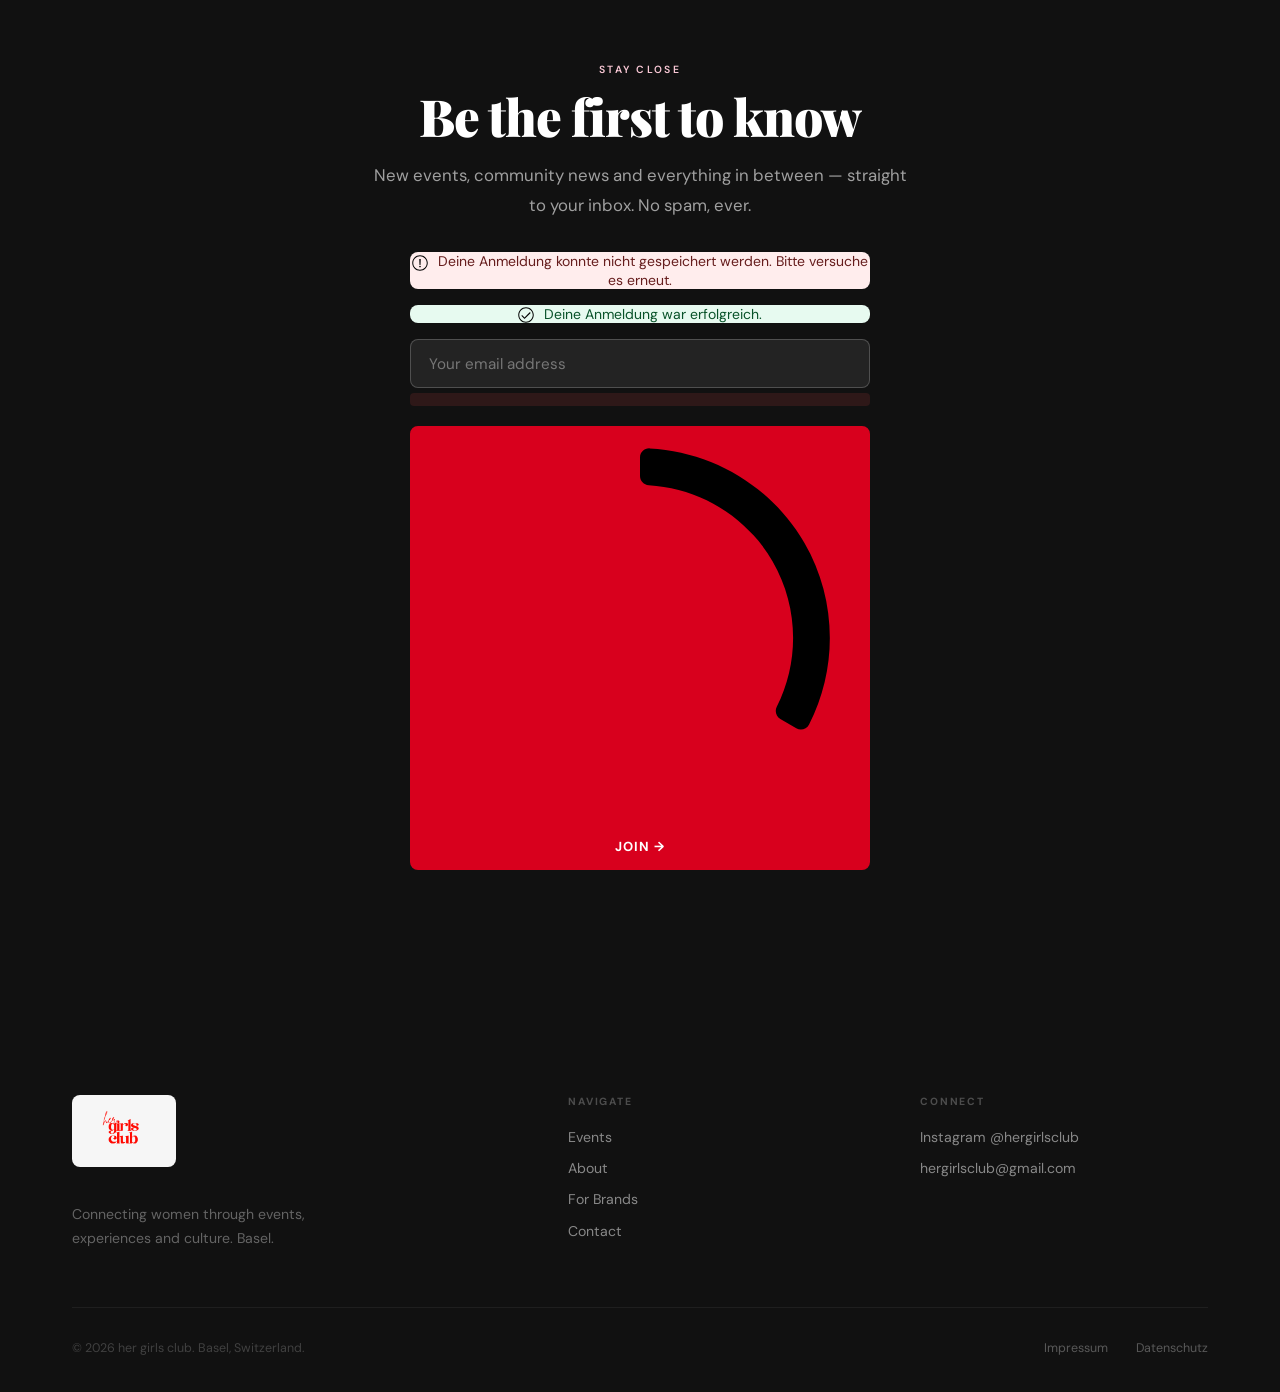
==== commit 6a42a30f: "Update index.html" ====
--- a/index.html
+++ b/index.html
@@ -52,7 +52,7 @@
         <img src="logo.png" alt="her girls club" class="hero__logo-img">
       </div>
       <p class="hero__sub">
-        A curated female community in Basel — connecting women through events, experiences and culture.
+        A curated female community in Basel: Connecting women through events, experiences and culture.
       </p>
       <div class="hero__ctas">
         <a href="events.html" class="btn btn--primary btn--lg">Discover events →</a>
@@ -69,7 +69,7 @@
         <h2>The club that brings women together</h2>
         <div class="divider divider--center"></div>
         <p class="text-large text-muted">
-          her girls club curates events and experiences that bring women together in Basel. From intimate afterwork gatherings to charity runs, sport nights to cultural evenings — we create the moments people remember.
+          her girls club curates events and experiences that bring women together in Basel. From intimate afterwork gatherings to charity runs, sport nights to cultural evenings, we create the moments people remember.
         </p>
       </div>
     </div>
@@ -107,7 +107,7 @@
             </svg>
           </div>
           <div class="pillar__title">Events</div>
-          <p class="pillar__text">From afterwork drinks to charity runs, sport nights to art week specials — every gathering is carefully curated for the her girls club community.</p>
+          <p class="pillar__text">From afterwork drinks to charity runs, sport nights to art week specials, every gathering is carefully curated for the her girls club community.</p>
         </div>
         <div class="pillar reveal reveal-delay-2">
           <div class="pillar__icon-wrap">
@@ -118,7 +118,7 @@
             </svg>
           </div>
           <div class="pillar__title">Experiences</div>
-          <p class="pillar__text">We design moments that stay with you — the right setting, meaningful conversations and the kind of energy you only find in the right room.</p>
+          <p class="pillar__text">We design moments that stay with you, the right setting, meaningful conversations and the kind of energy you only find in the right room.</p>
         </div>
         <div class="pillar reveal reveal-delay-3">
           <div class="pillar__icon-wrap">
@@ -131,7 +131,7 @@
             </svg>
           </div>
           <div class="pillar__title">Community</div>
-          <p class="pillar__text">A growing circle of women in Basel who show up for each other — at events and beyond. The friendships that start here last far beyond the night.</p>
+          <p class="pillar__text">A growing circle of women in Basel who show up for each other, at events and beyond. The friendships that start here last far beyond the night.</p>
         </div>
       </div>
     </div>
@@ -176,16 +176,18 @@
       </div>
       <div class="brands-grid reveal">
         <span class="brand-pill">Dr. Hauschka</span>
-        <span class="brand-pill">Lamano</span>
+        <span class="brand-pill">Caudalie</span>
         <span class="brand-pill">Corpo Balboa</span>
         <span class="brand-pill">Openride</span>
         <span class="brand-pill">Nordstern</span>
         <span class="brand-pill">Basel Social Club</span>
         <span class="brand-pill">Lolita's Beauty Place</span>
-        <span class="brand-pill">Moonchy</span>
-        <span class="brand-pill">Bleeuli</span>
+        <span class="brand-pill">El Tony</span>
+        <span class="brand-pill">Formetta</span>
         <span class="brand-pill">Ink Society Basel</span>
         <span class="brand-pill">Mrs. Flury</span>
+        <span class="brand-pill">Globus</span>
+        <span class="brand-pill">annabelle</span>
         <span class="brand-pill">L'Atelier Basel</span>
       </div>
     </div>
@@ -199,7 +201,7 @@
         <h2 style="color:var(--white)">Reach an engaged<br>female community</h2>
         <div class="divider divider--center divider--pink"></div>
         <p class="text-large" style="color:rgba(255,255,255,0.7)">
-          her girls club gives premium brands a meaningful way to connect with a curated female audience in Basel — through events and experiences they trust and remember.
+          her girls club gives premium brands a meaningful way to connect with a curated female audience in Basel, through events and experiences they trust and remember.
         </p>
         <div style="margin-top:2.5rem">
           <a href="for-brands.html" class="btn btn--white btn--lg">Partner with us →</a>
@@ -232,7 +234,7 @@
           <div>
             <div class="founder-card__name">Katharina Urlaub</div>
             <div class="founder-card__role">Co-Founder</div>
-            <p class="founder-card__bio">12+ years in marketing across corporates, startups and community-driven concepts. Master in Marketing, MBA and co-founder of Pilates Social Collective — strategy and creative vision.</p>
+            <p class="founder-card__bio">12+ years in marketing across corporates, startups and community-driven concepts. Master in Marketing, MBA and co-founder of Pilates Social Collective, strategy and creative vision.</p>
           </div>
         </div>
       </div>
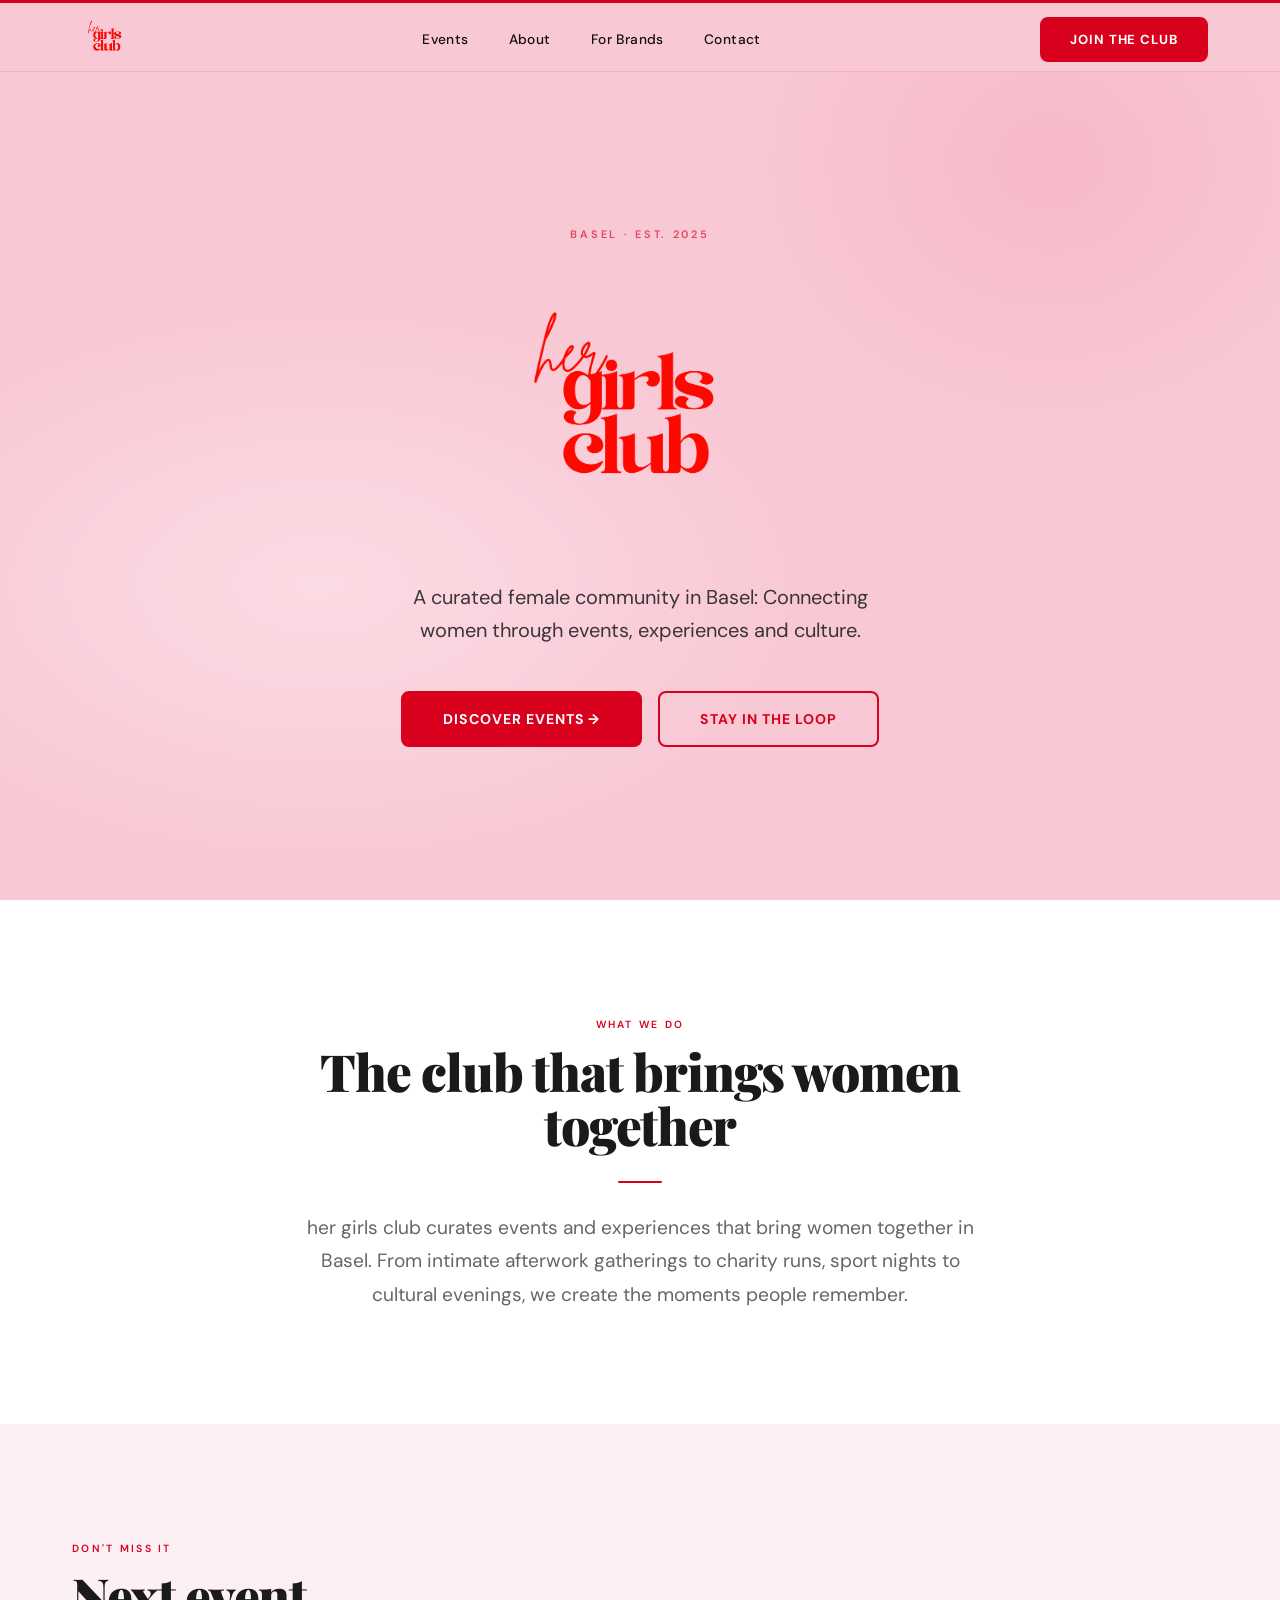
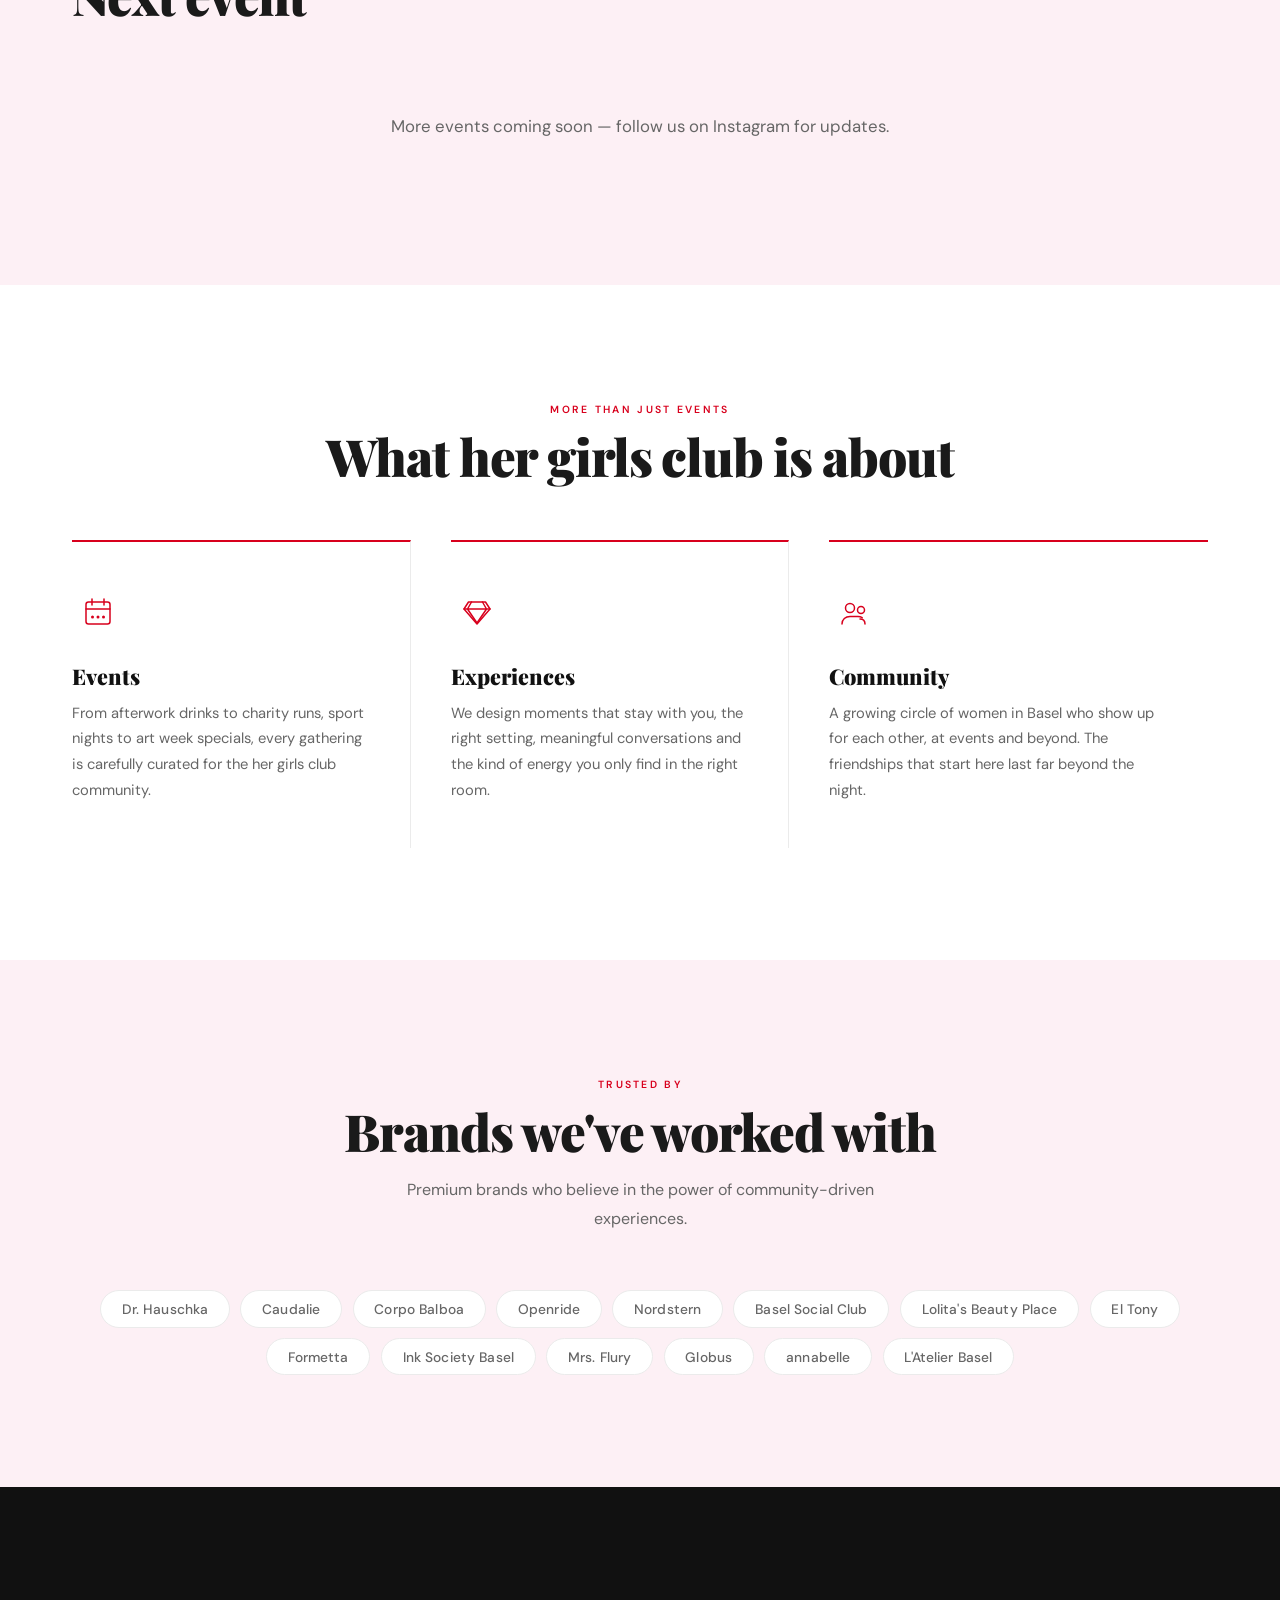
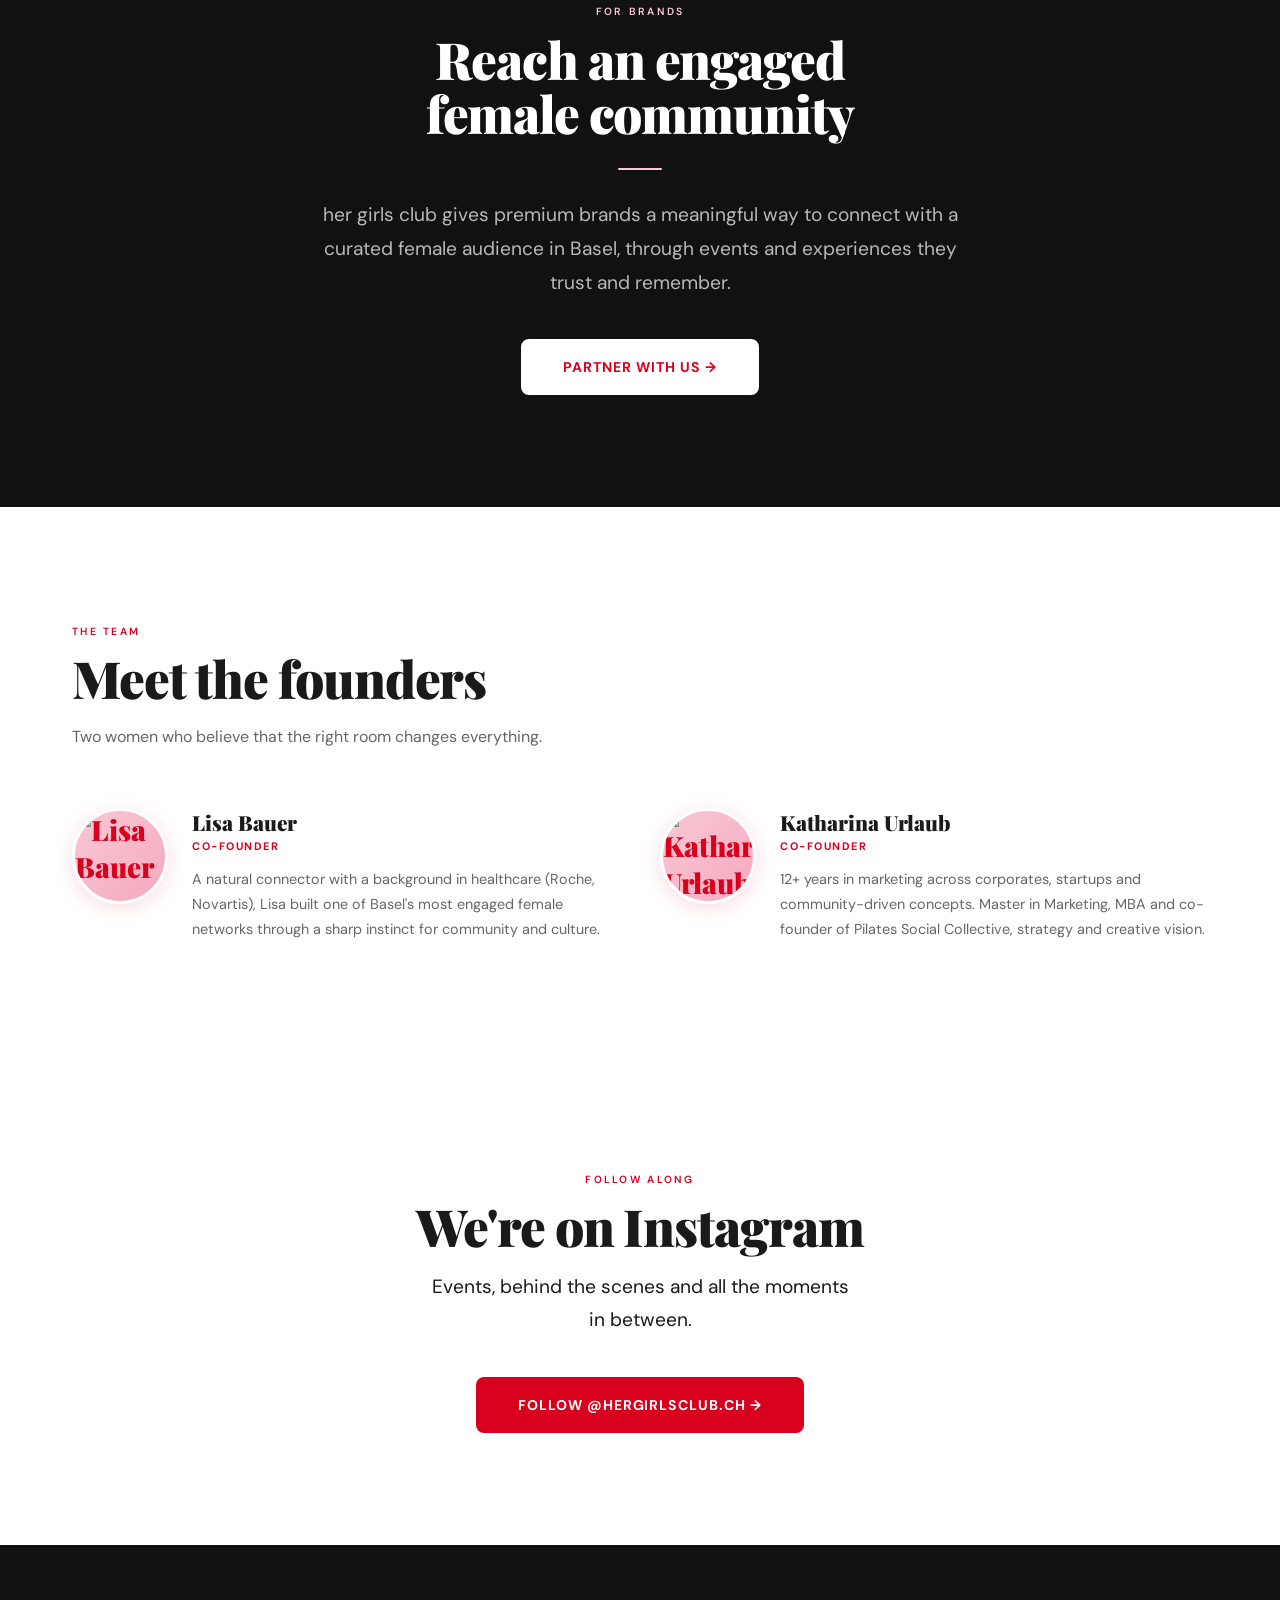
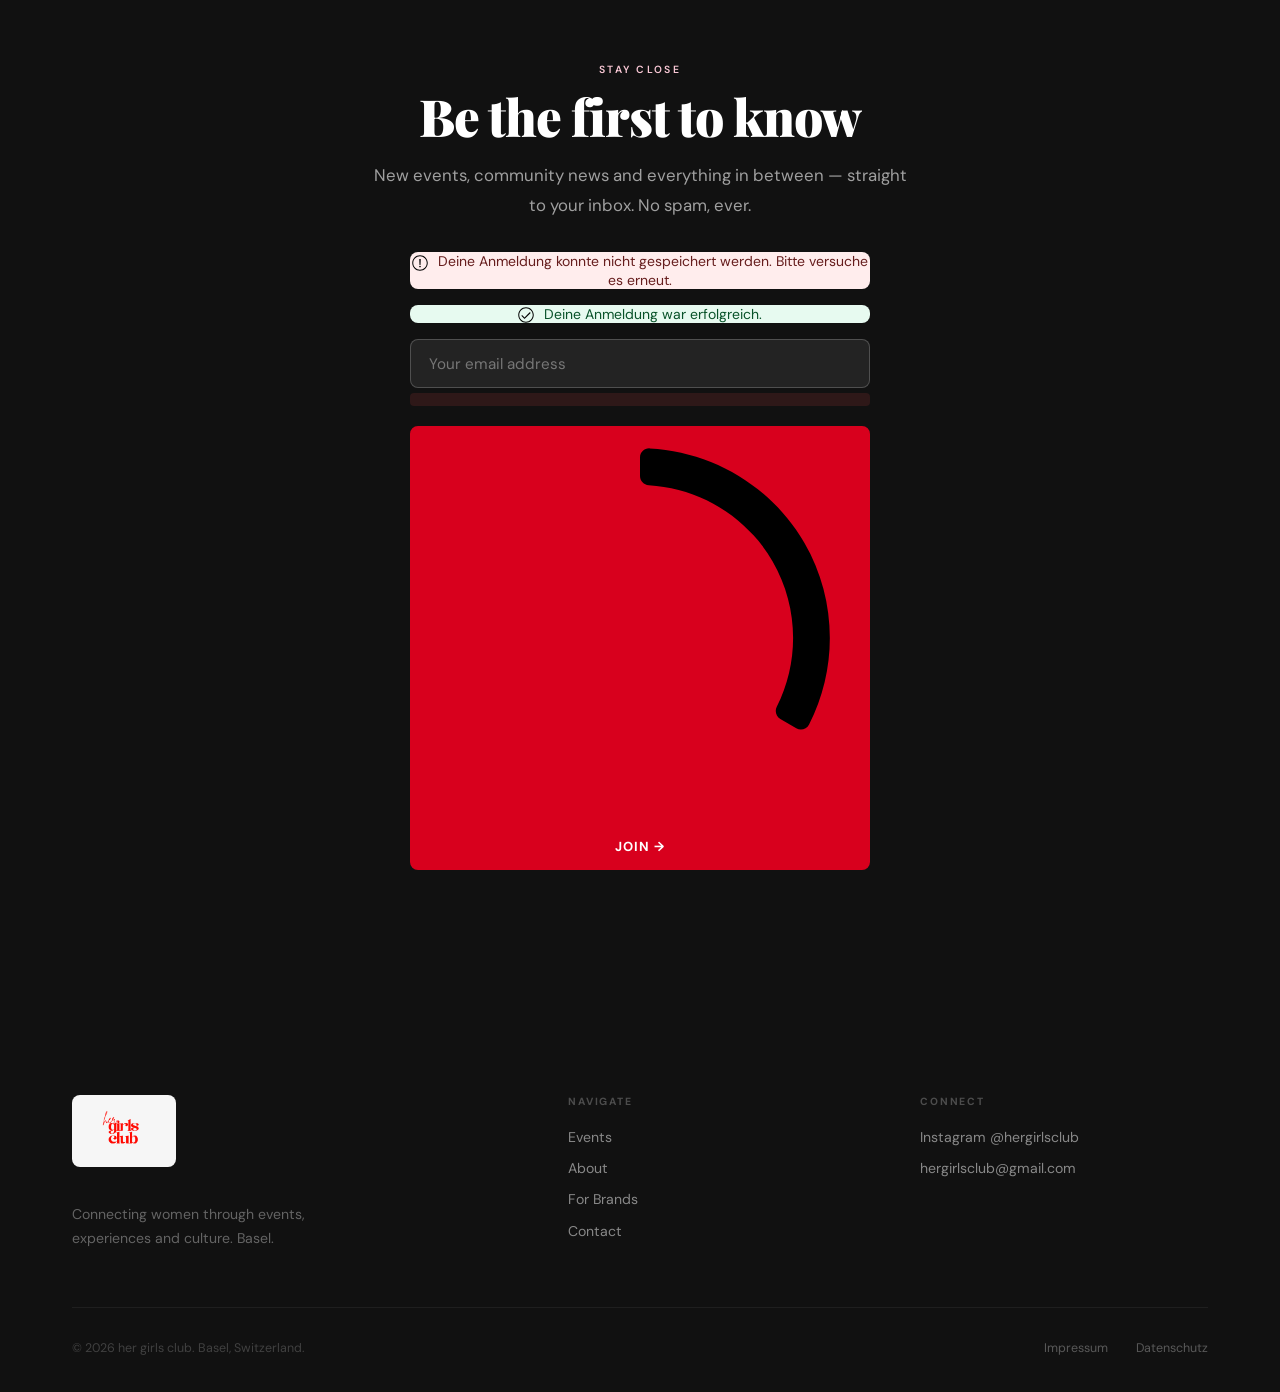
==== commit d0dbeb9d: "Update index.html" ====
--- a/index.html
+++ b/index.html
@@ -221,8 +221,7 @@
       <div class="founders-grid">
         <div class="founder-card reveal">
           <!-- Add photo: drop images/lisa.jpg into the images/ folder -->
-          <div class="founder-card__photo-placeholder">L</div>
-          <div>
+<img src="lisa.jpg" alt="Lisa Bauer" class="founder-card__photo-placeholder" style="object-fit:cover;">          <div>
             <div class="founder-card__name">Lisa Bauer</div>
             <div class="founder-card__role">Co-Founder</div>
             <p class="founder-card__bio">A natural connector with a background in healthcare (Roche, Novartis), Lisa built one of Basel's most engaged female networks through a sharp instinct for community and culture.</p>
@@ -230,8 +229,7 @@
         </div>
         <div class="founder-card reveal">
           <!-- Add photo: drop images/katharina.jpg into the images/ folder -->
-          <div class="founder-card__photo-placeholder">K</div>
-          <div>
+<img src="katharina.jpg" alt="Katharina Urlaub" class="founder-card__photo-placeholder" style="object-fit:cover;">          <div>
             <div class="founder-card__name">Katharina Urlaub</div>
             <div class="founder-card__role">Co-Founder</div>
             <p class="founder-card__bio">12+ years in marketing across corporates, startups and community-driven concepts. Master in Marketing, MBA and co-founder of Pilates Social Collective, strategy and creative vision.</p>
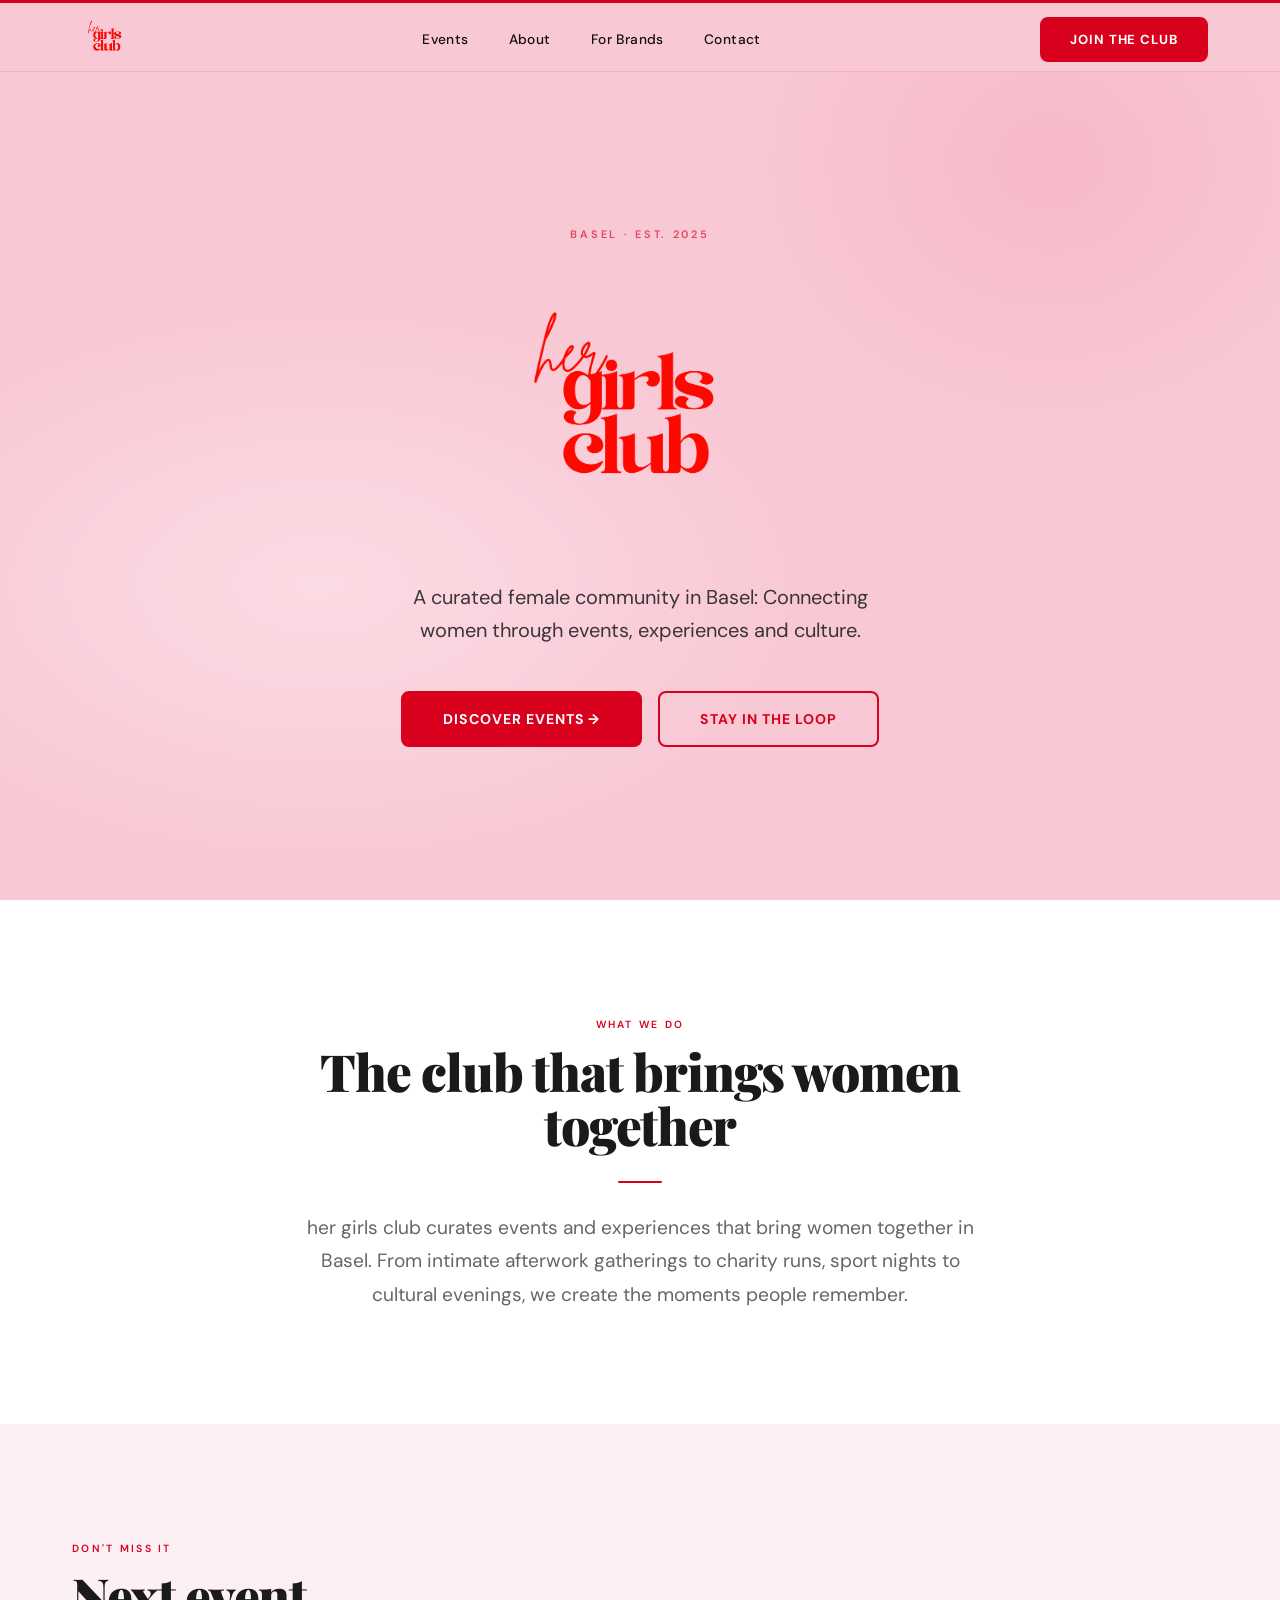
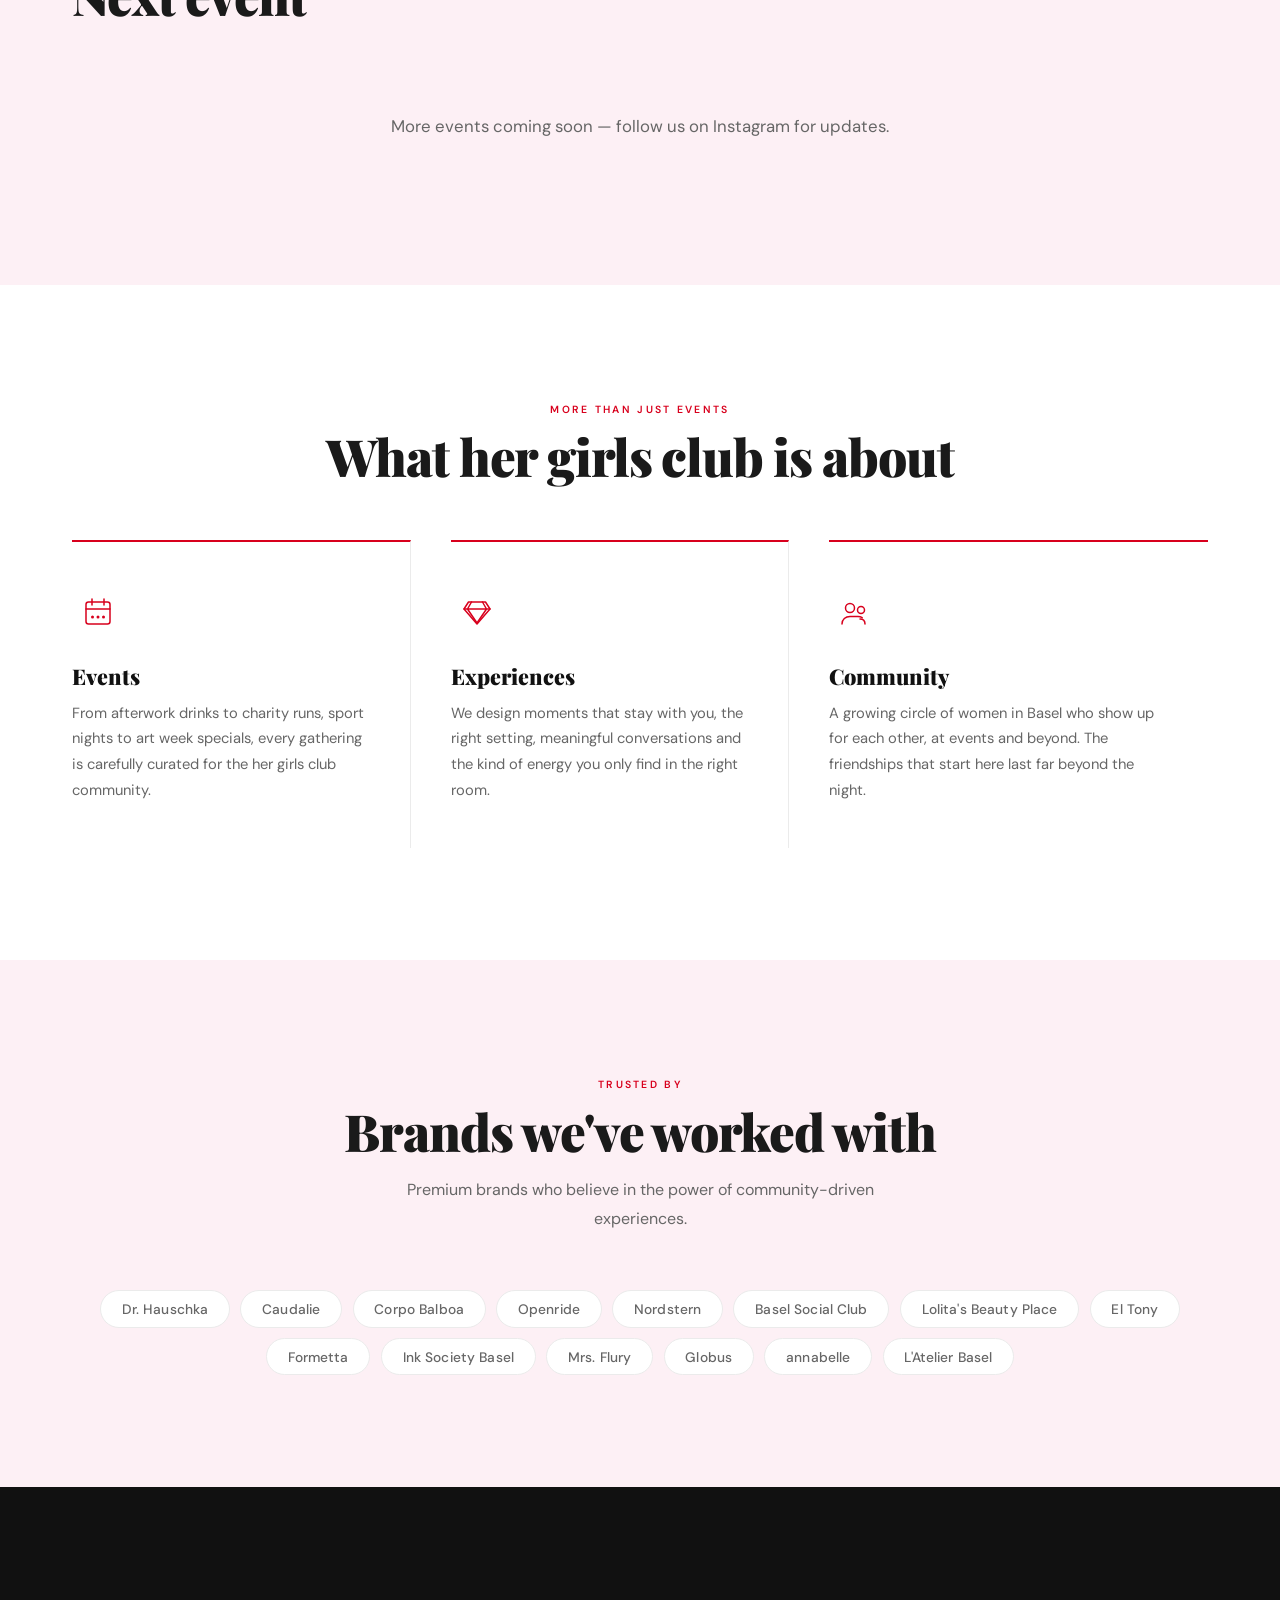
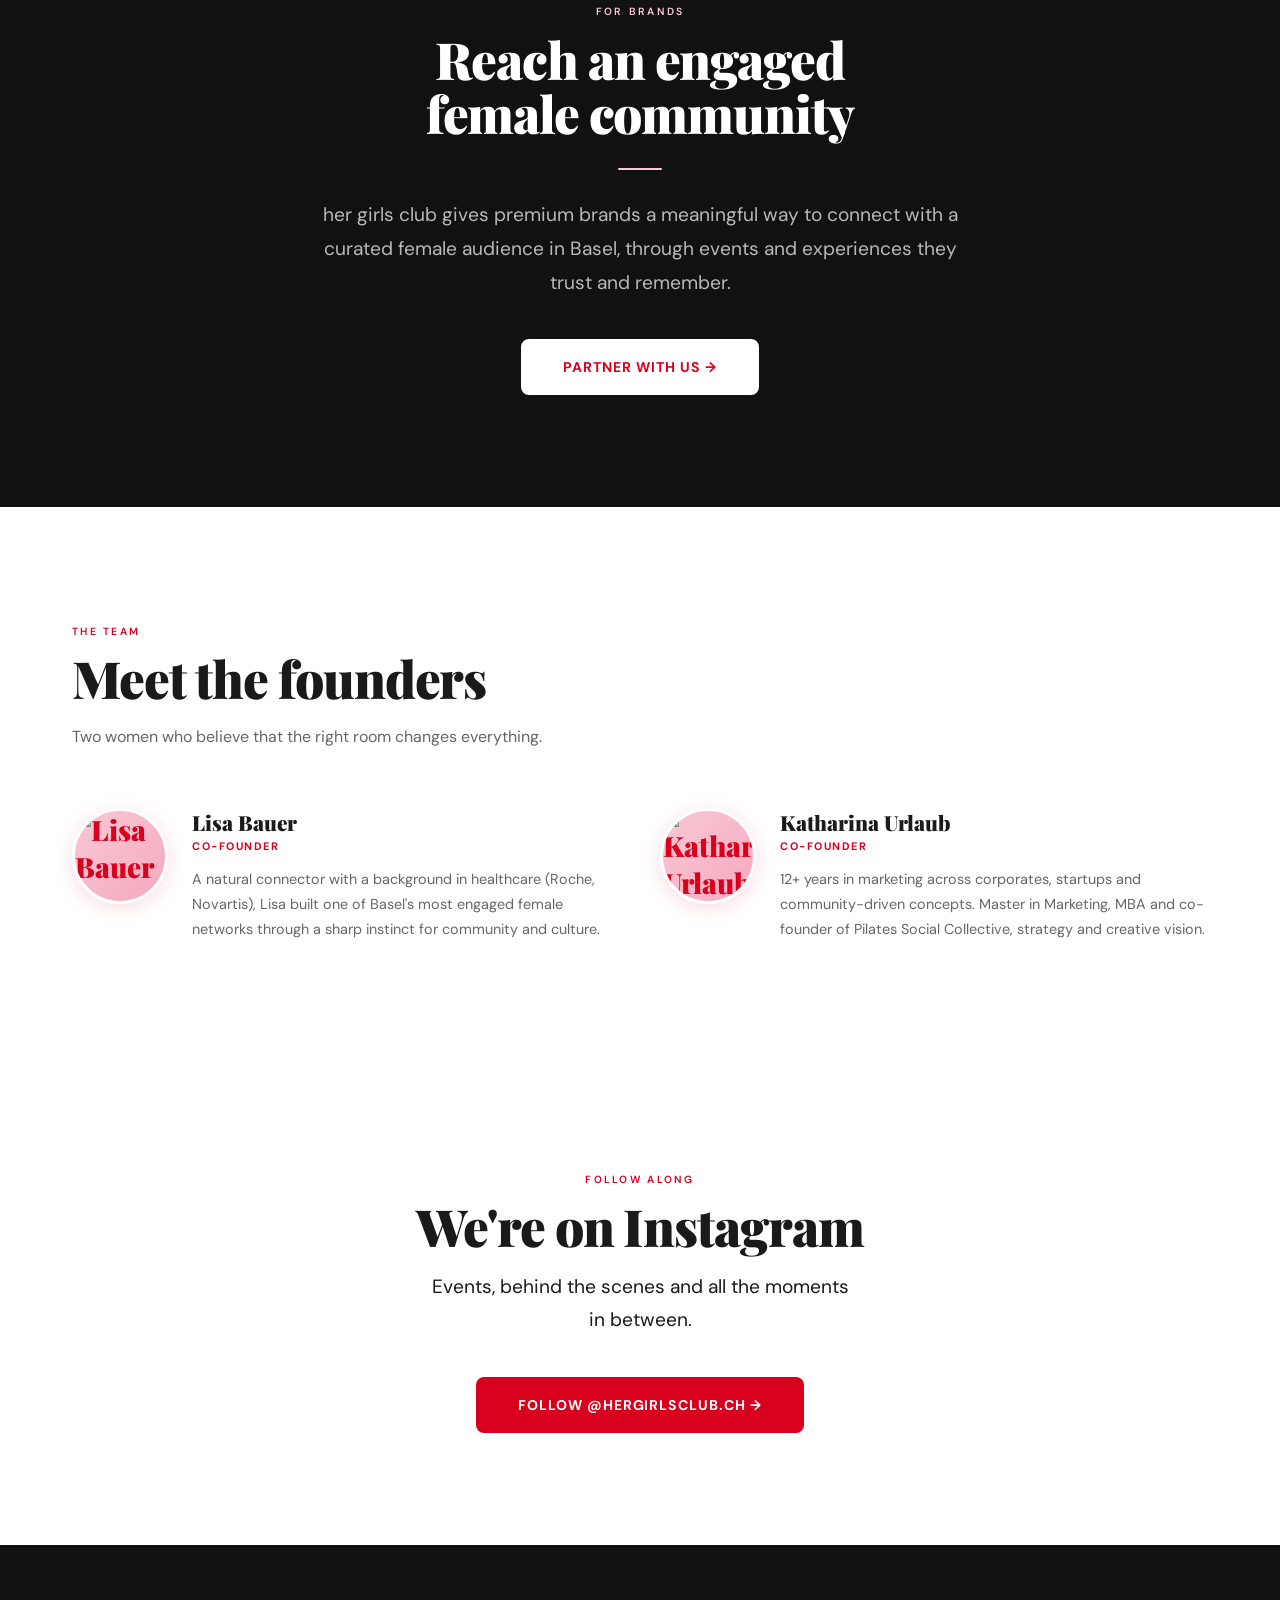
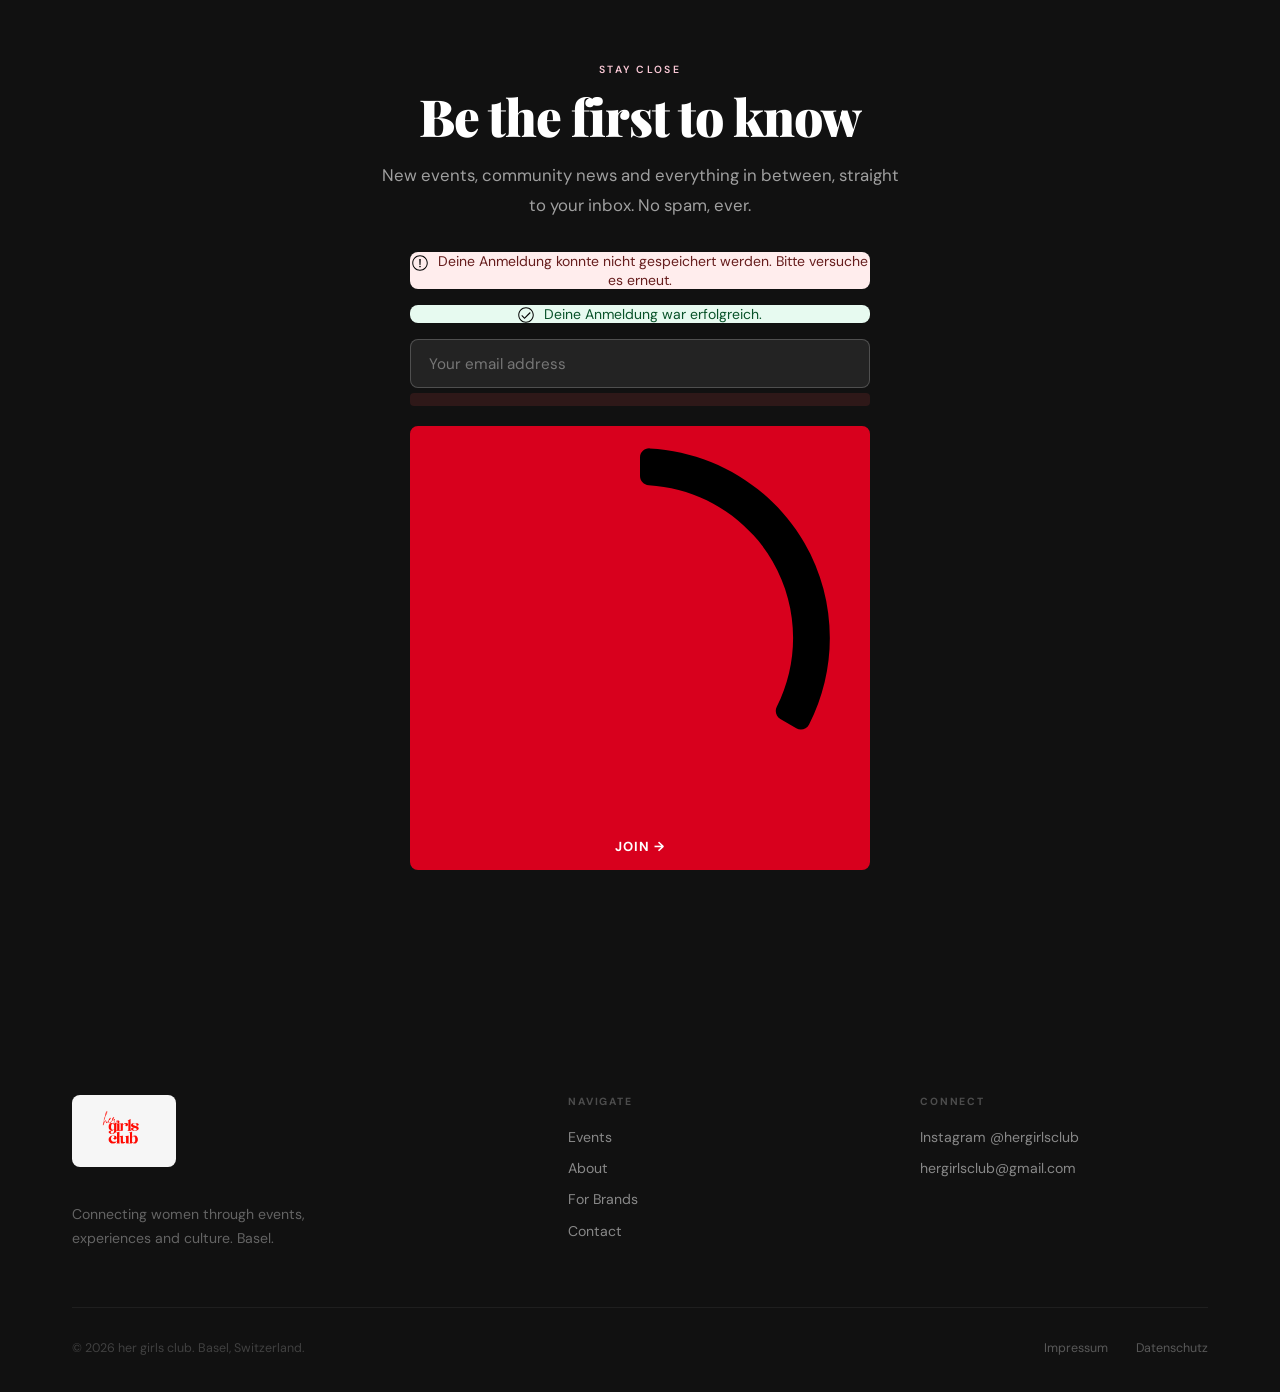
==== commit 1989ad28: "Update index.html" ====
--- a/index.html
+++ b/index.html
@@ -82,7 +82,7 @@
         <span class="section-label">Don't miss it</span>
         <h2>Next event</h2>
       </div>
-      <!-- Rendered by main.js from events-data.js -->
+      <!-- Rendered by main.js from events.data.js -->
       <div id="featuredEvent"></div>
     </div>
   </section>
@@ -262,7 +262,7 @@
         <span class="section-label" style="color:var(--pink)">Stay close</span>
         <h2 style="color:var(--white)">Be the first to know</h2>
         <p style="color:rgba(255,255,255,0.6);margin:1rem 0 2rem">
-          New events, community news and everything in between — straight to your inbox. No spam, ever.
+          New events, community news and everything in between, straight to your inbox. No spam, ever.
         </p>
         <div class="brevo-form-wrap">
           <div id="error-message" class="sib-form-message-panel" style="font-family:Helvetica,sans-serif;font-size:14px;color:#661d1d;background-color:#ffeded;border-color:#ff4949;border-radius:3px;max-width:460px;margin:0 auto 1rem">
